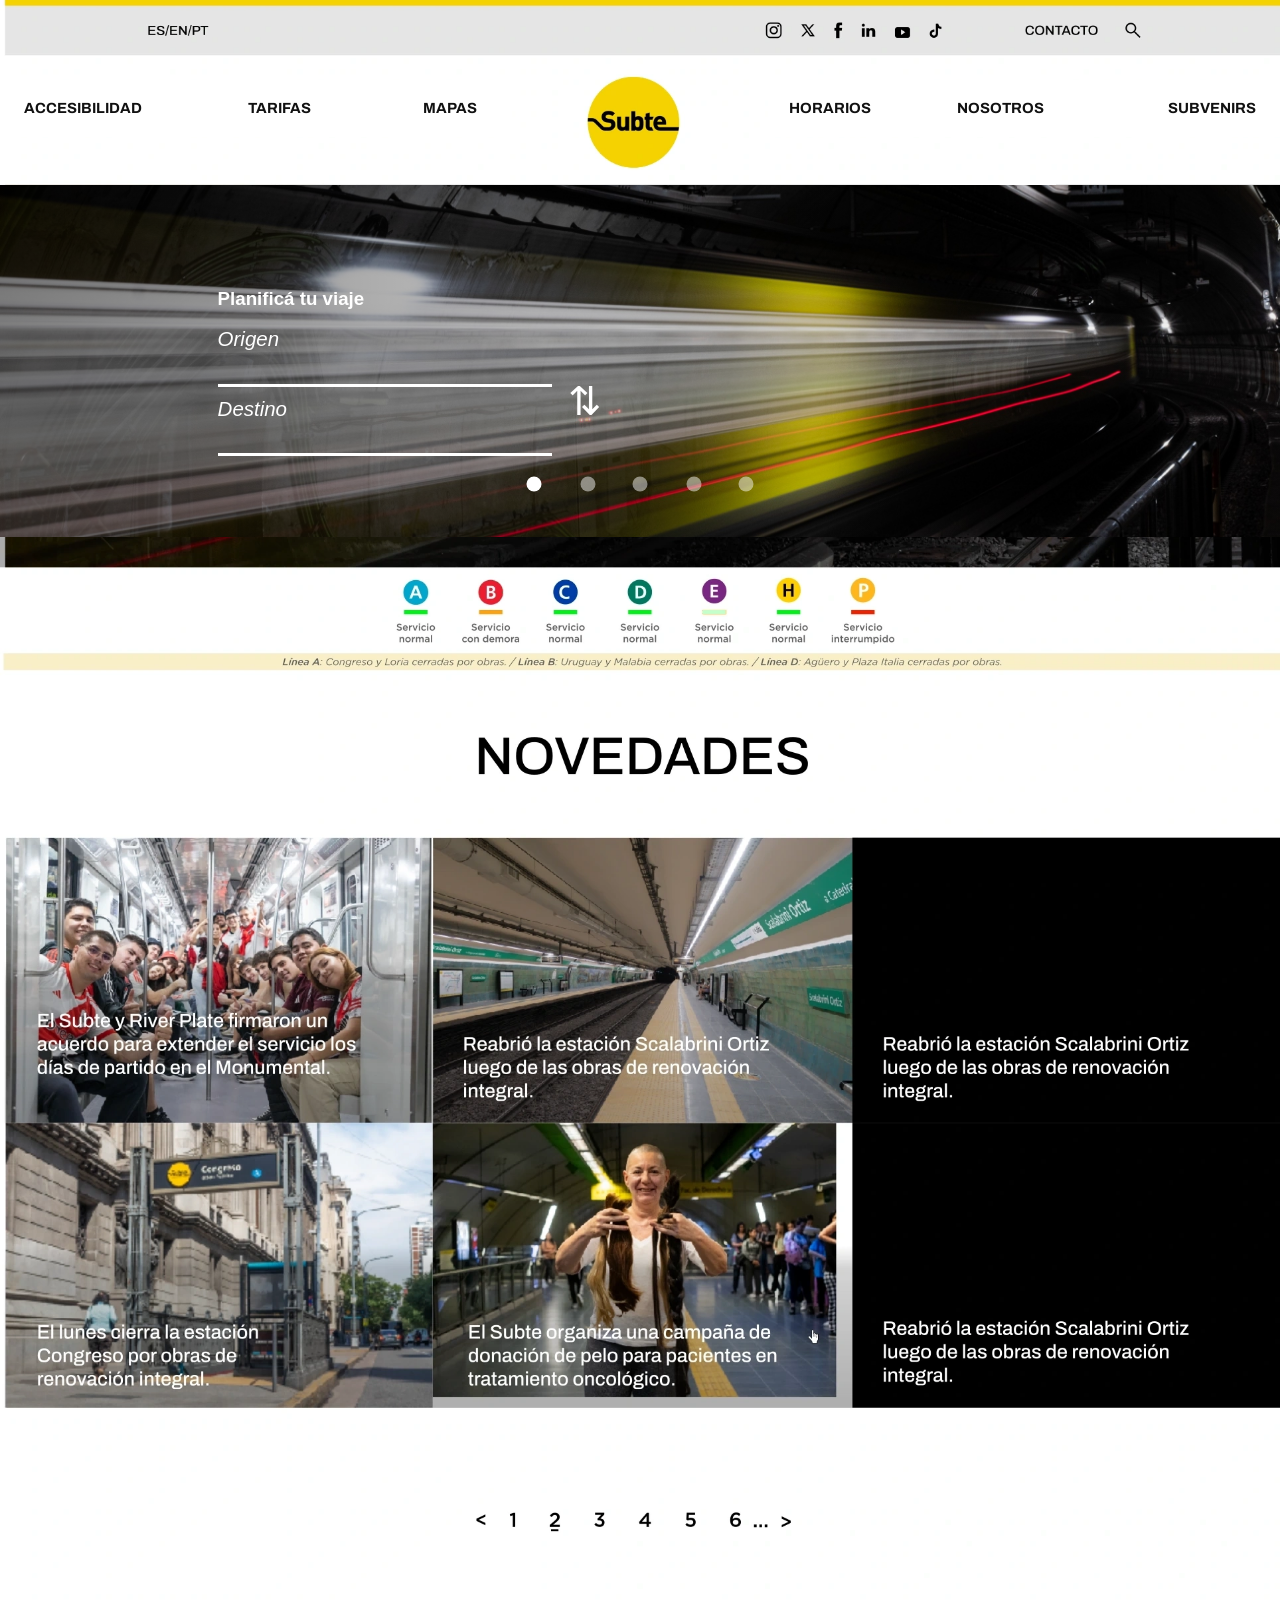
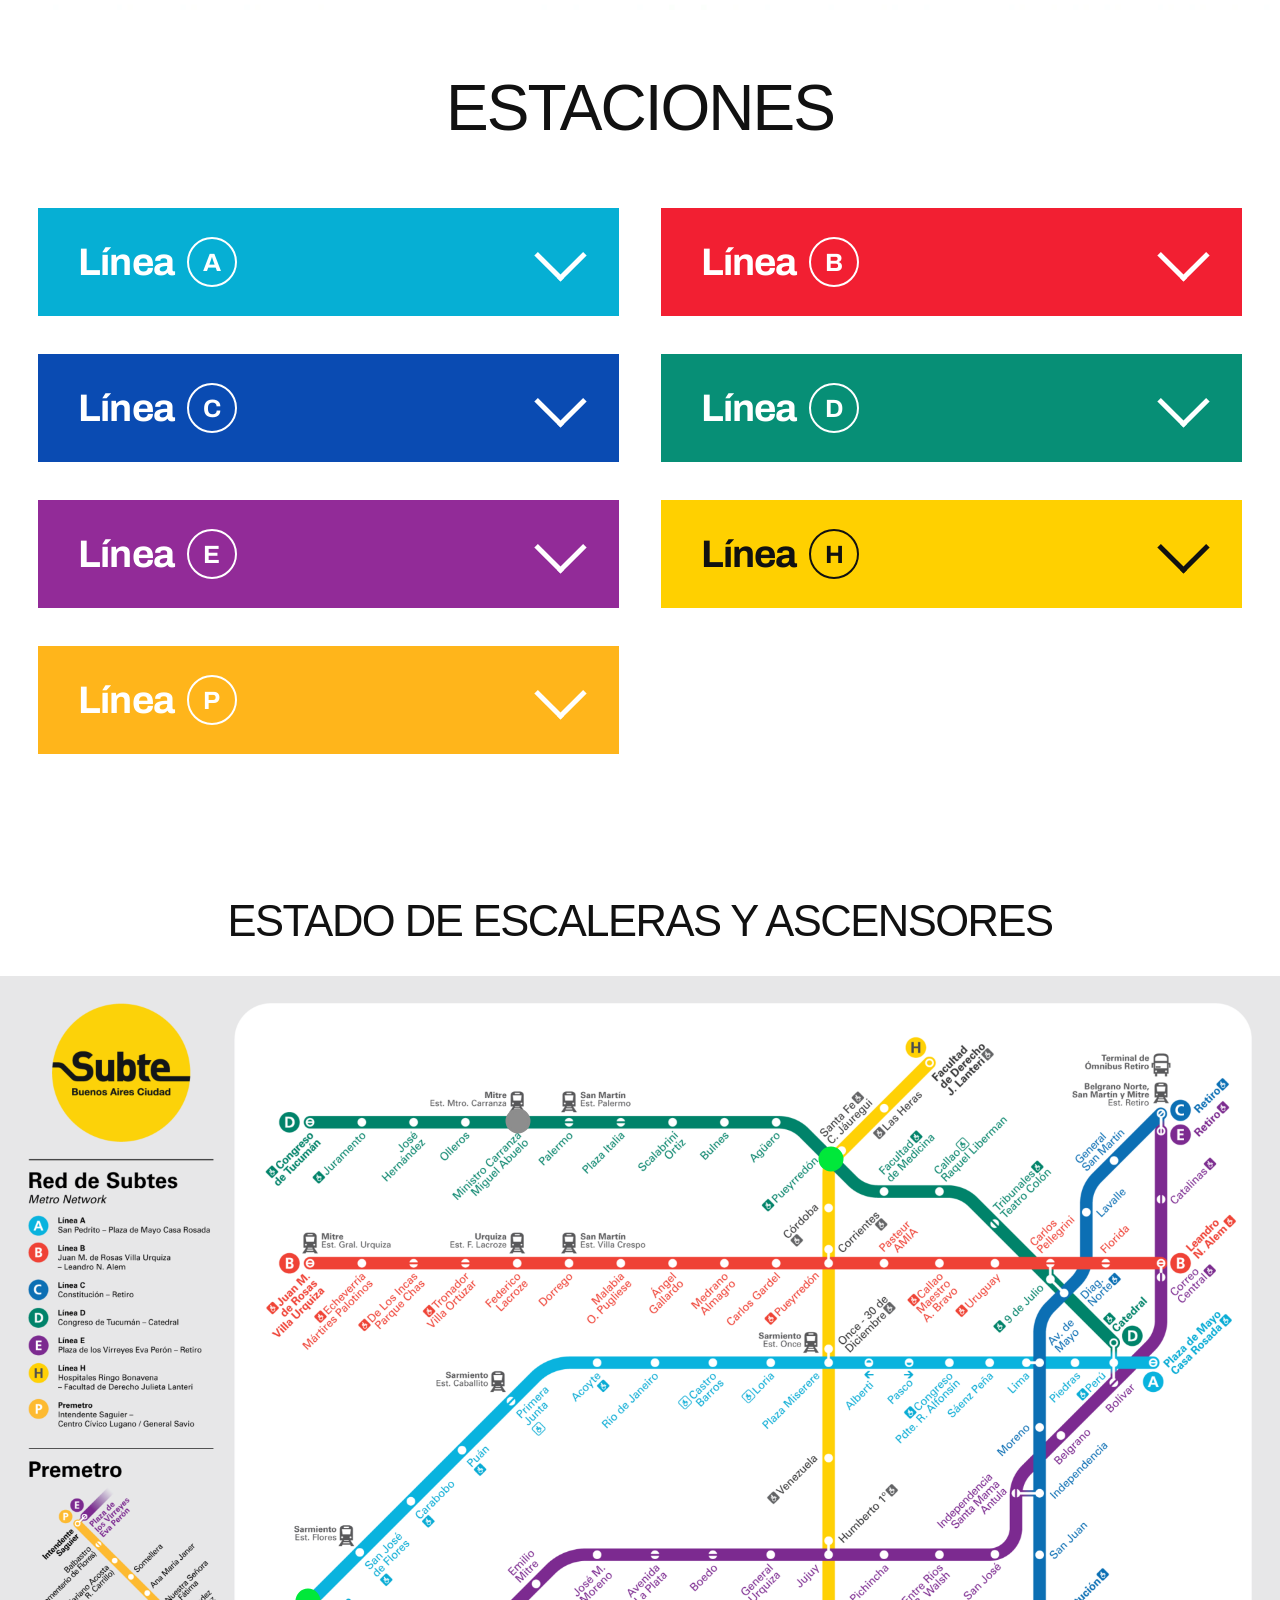
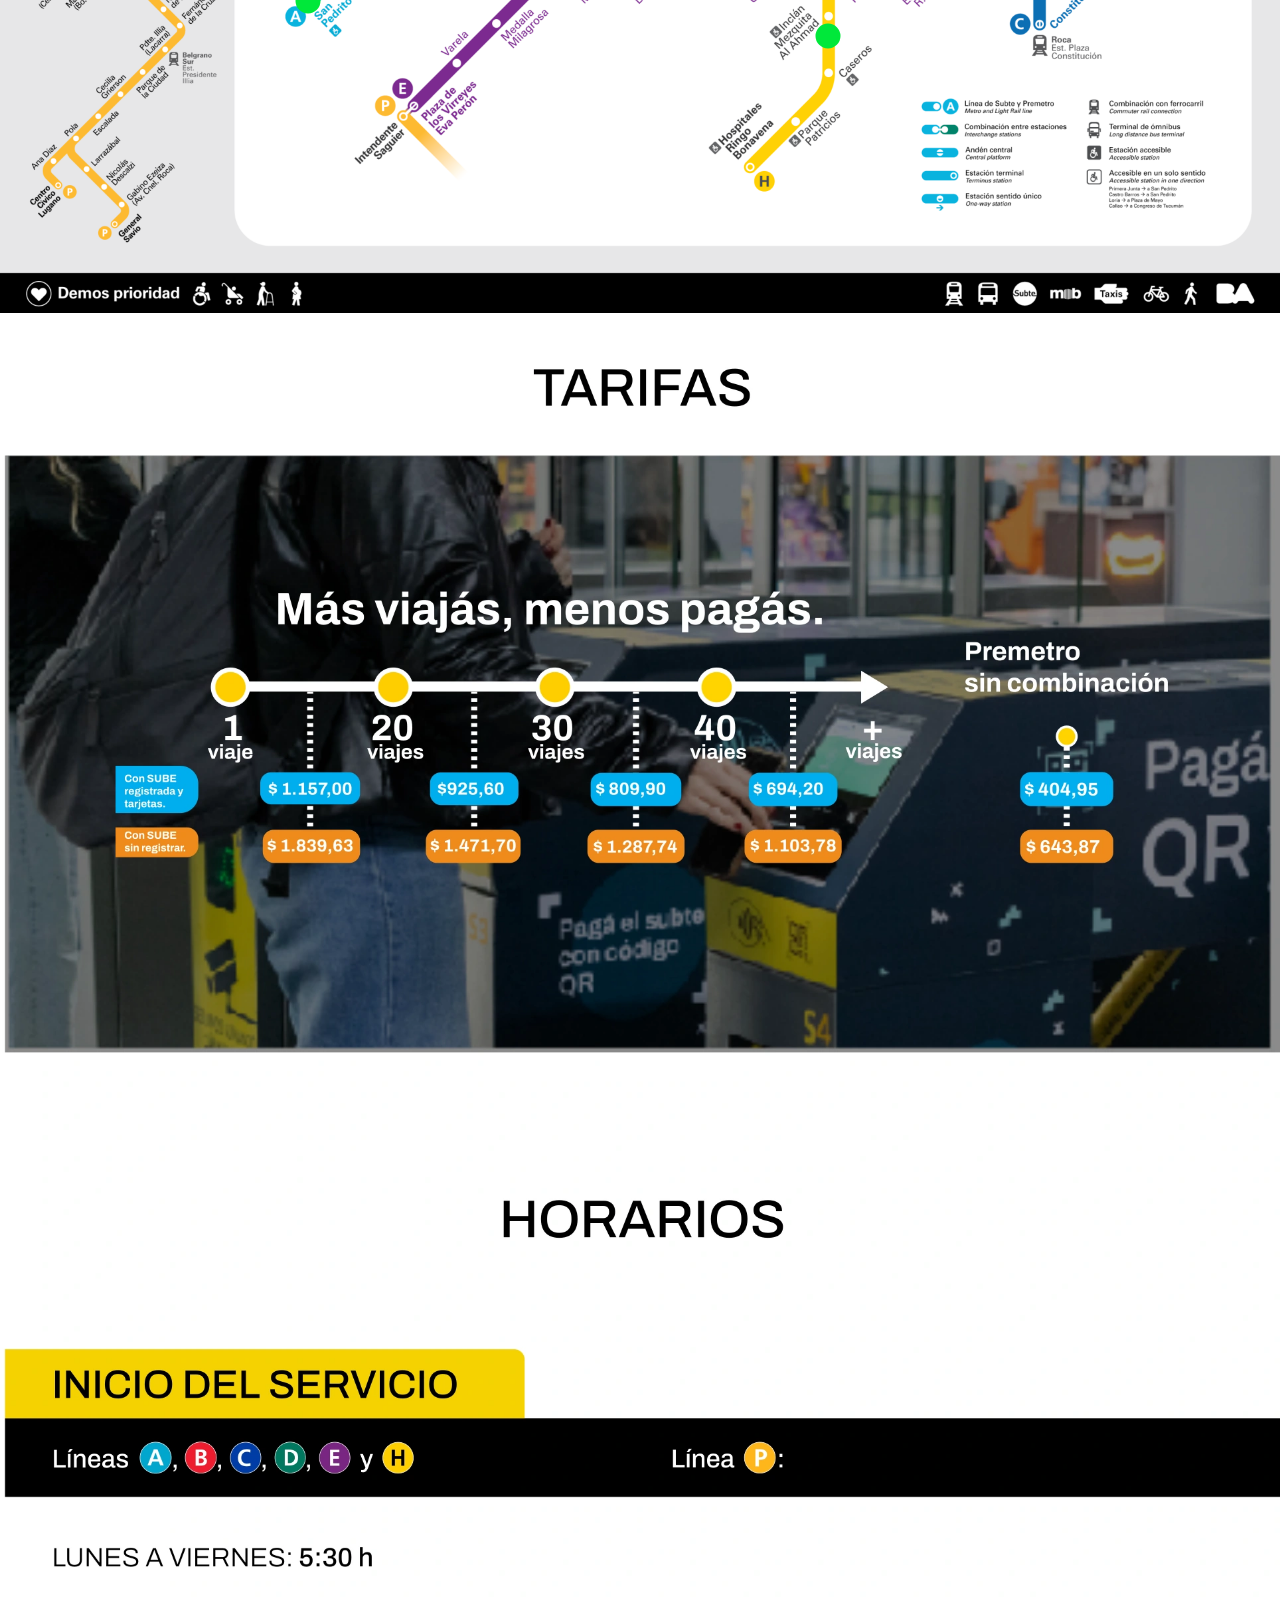
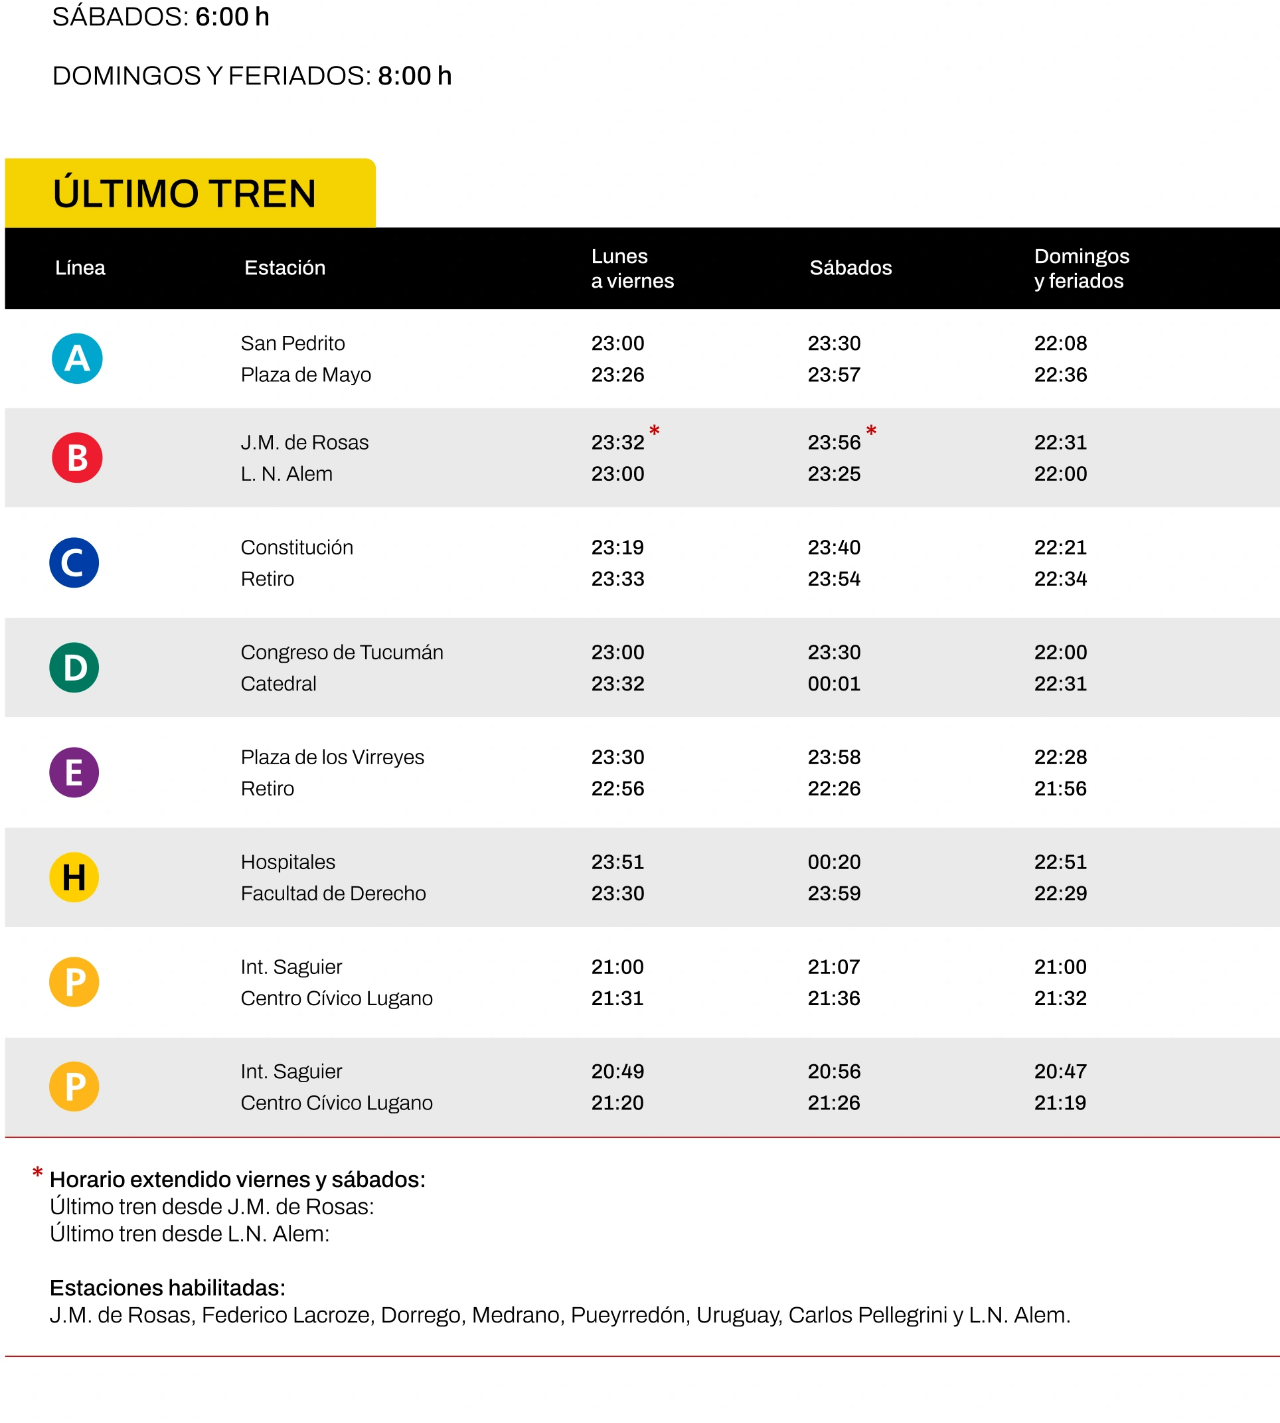
==== index.html @ aece60eb "Add files via upload" ====
<!DOCTYPE html>

<html lang="es"><head>
<meta charset="utf-8"/>
<meta content="no-cache, no-store, must-revalidate" http-equiv="Cache-Control"/>
<meta content="no-cache" http-equiv="Pragma"/>
<meta content="0" http-equiv="Expires"/><meta content="width=device-width,initial-scale=1" name="viewport"/>
<title>Subte — propuesta interactiva</title>
<link href="https://fonts.googleapis.com" rel="preconnect"/>
<link crossorigin="" href="https://fonts.gstatic.com" rel="preconnect"/>
<link href="https://fonts.googleapis.com/css2?family=Archivo:wght@500;600;700&amp;display=swap" rel="stylesheet"/>
<link href="styles_v29.css?v=64" rel="stylesheet"/></head><body>
<div class="exact-header" id="top">
<div aria-hidden="true" class="nosotros-cleanup"></div>
<img alt="Encabezado del sitio" src="header_v29.webp?v=47"/>
<!-- Real navigation row: the words themselves are the links -->
<div class="nav-row-mask"></div>
<nav aria-label="Navegación principal" class="real-nav">
<a data-scroll="mapas" href="#mapas">ACCESIBILIDAD</a>
<a data-scroll="tarifas" href="#tarifas">TARIFAS</a>
<a data-scroll="mapas" href="#mapas">MAPAS</a>
<span aria-hidden="true" class="nav-logo-space"></span>
<a data-scroll="horarios" href="#horarios">HORARIOS</a>
<a href="#nosotros">NOSOTROS</a>
<a href="subvenirs.html">SUBVENIRS</a>
</nav>
<!-- Social links remain over their original icons -->
<div class="social-hotspots">
<a aria-label="Instagram oficial de BA Subte" class="social-hit instagram" href="https://www.instagram.com/basubte/" rel="noopener noreferrer" target="_blank"></a>
<a aria-label="X oficial de BA Subte" class="social-hit x-twitter" href="https://x.com/basubte" rel="noopener noreferrer" target="_blank"></a>
<a aria-label="Facebook oficial de BA Subte" class="social-hit facebook" href="https://www.facebook.com/BAsubte/" rel="noopener noreferrer" target="_blank"></a>
<a aria-label="LinkedIn oficial de Subterráneos de Buenos Aires" class="social-hit linkedin" href="https://www.linkedin.com/company/subteba/" rel="noopener noreferrer" target="_blank"></a>
</div>
<div class="mobile-header"><a aria-label="Inicio" class="mobile-logo-link" href="#top"><img alt="Subte" class="mobile-subte-logo" src="mobile_subte_logo.png"/></a><button aria-expanded="false" aria-label="Abrir menú" class="mobile-menu-toggle" type="button"><span></span><span></span><span></span></button></div></div>
<section class="hero-carousel" id="heroCarousel">
<div class="slides">
<article class="slide active planner-slide" data-slide="0">
<div class="shade"></div>
<div class="hero-content">
<h1>Planificá tu viaje</h1>
<div class="planner">
<div class="pick">
<label for="origin">Origen</label>
<input autocomplete="off" id="origin" placeholder="Escribí una estación"/>
<div class="suggest"></div>
</div>
<button aria-label="Intercambiar origen y destino" class="swap" id="swap" type="button">⇅</button>
<div class="pick">
<label for="dest">Destino</label>
<input autocomplete="off" id="dest" placeholder="Escribí una estación"/>
<div class="suggest"></div>
</div>
</div>
</div>
</article>
<article class="slide artwork-slide slide-desasbestizado" data-mobile-bg="assets/desasbestizado_mobile_bg.webp" data-slide="1">
<img alt="Plan de Desasbestizado" data-desktop-src="assets/desasbestizado.png" data-mobile-src="assets/desasbestizado_mobile.webp" src="assets/desasbestizado.png"/>
<div class="mobile-slide-copy"><h2>Plan de Desasbestizado</h2><p>Conocé el plan de trabajo y las medidas implementadas en la red.</p></div></article>
<article class="slide artwork-slide slide-linea-f" data-mobile-bg="assets/linea_f_mobile_bg.webp" data-slide="2">
<img alt="Nueva Línea F" data-desktop-src="assets/linea_f.png" data-mobile-src="assets/linea_f_mobile.webp" src="assets/linea_f.png"/>
<div class="mobile-slide-copy"><h2>Nueva Línea F</h2><p>Conocé el proyecto para la nueva línea de subte.</p></div></article>
<article class="slide artwork-slide slide-bicicletas" data-mobile-bg="assets/bicicletas_mobile_bg.webp" data-slide="3">
<img alt="Traslado de bicicletas en el subte" data-desktop-src="assets/bicicletas.png" data-mobile-src="assets/bicicletas_mobile.webp" src="assets/bicicletas.png"/>
<div class="mobile-slide-copy"><h2>Traslado de bicicletas en el subte</h2><p>Conocé las normas para subir al subte con bici.</p></div></article>
<article class="slide artwork-slide slide-renovacion" data-mobile-bg="assets/renovacion_mobile_bg.webp" data-slide="4">
<img alt="Plan de Renovación Integral de Estaciones" data-desktop-src="assets/renovacion.png" data-mobile-src="assets/renovacion_mobile.webp" src="assets/renovacion.png"/>
<div class="mobile-slide-copy"><h2>Plan de Renovación Integral de Estaciones</h2><p>Obras para mejorar la infraestructura y la experiencia de viaje.</p></div></article>
</div>
<div aria-label="Cambiar slide" class="carousel-dots">
<button aria-label="Planificá tu viaje" class="active" data-go="0" type="button"></button>
<button aria-label="Plan de Desasbestizado" data-go="1" type="button"></button>
<button aria-label="Nueva Línea F" data-go="2" type="button"></button>
<button aria-label="Traslado de bicicletas" data-go="3" type="button"></button>
<button aria-label="Plan de Renovación Integral" data-go="4" type="button"></button>
</div>
</section>
<section aria-label="Estado del servicio" class="mobile-service-menu">
<button aria-expanded="true" class="mobile-service-toggle" type="button">
<span>ESTADO DEL SERVICIO</span>
<span aria-hidden="true" class="service-chevron"></span>
</button>
<div class="mobile-service-panel is-open">
<div class="mobile-service-row">
<span class="mobile-line-badge line-a">A</span>
<span class="mobile-line-name">Línea A</span>
<span class="mobile-status-pill status-normal">Normal</span>
</div>
<div class="mobile-service-row">
<span class="mobile-line-badge line-b">B</span>
<span class="mobile-line-name">Línea B</span>
<span class="mobile-status-pill status-delay">Con demora</span>
<span class="mobile-service-reason">Por problemas técnicos.</span>
</div>
<div class="mobile-service-row">
<span class="mobile-line-badge line-c">C</span>
<span class="mobile-line-name">Línea C</span>
<span class="mobile-status-pill status-normal">Normal</span>
</div>
<div class="mobile-service-row">
<span class="mobile-line-badge line-d">D</span>
<span class="mobile-line-name">Línea D</span>
<span class="mobile-status-pill status-normal">Normal</span>
</div>
<div class="mobile-service-row">
<span class="mobile-line-badge line-e">E</span>
<span class="mobile-line-name">Línea E</span>
<span class="mobile-status-pill status-normal">Normal</span>
</div>
<div class="mobile-service-row">
<span class="mobile-line-badge line-h">H</span>
<span class="mobile-line-name">Línea H</span>
<span class="mobile-status-pill status-normal">Normal</span>
</div>
<div class="mobile-service-row">
<span class="mobile-line-badge line-p">P</span>
<span class="mobile-line-name">Premetro</span>
<span class="mobile-status-pill status-interrupted">Interrumpido</span>
<span class="mobile-service-reason">Por medida de fuerza gremial.</span>
</div>
<div class="mobile-service-alert">
      Línea A: Congreso y Loria cerradas por obras. / Línea B: Uruguay y Malabia cerradas por obras. / Línea D: Agüero y Plaza Italia cerradas por obras.
    </div>
</div>
</section>
<img alt="Novedades" class="mid-mobile-content" src="mid_mobile_content.webp"/>
<div class="service-reason-wrap"><img alt="Estado del servicio y novedades" class="svgpart service-reason-base" src="mid_v29.webp?v=51"/><button aria-label="Línea B: Por problemas técnicos." class="service-reason-hit service-reason-hit--delay" data-line="B" style="--x:38.25%;--y:5.55%;" type="button"><span class="service-reason-tooltip"><strong>Línea B</strong><span>Por problemas técnicos.</span></span></button><button aria-label="Línea P: Por medida de fuerza gremial." class="service-reason-hit service-reason-hit--interrupted" data-line="P" style="--x:67.35%;--y:5.55%;" type="button"><span class="service-reason-tooltip"><strong>Línea P</strong><span>Por medida de fuerza gremial.</span></span></button></div>
<section class="stations">
<h2>ESTACIONES</h2>
<div class="grid">
<div class="line-column"><article class="line-card" data-line="A" style="--line:#06afd4">
<button aria-expanded="false" class="line-tab" type="button">
<span class="line-title">Línea <span class="badge head-badge" data-line="A" style="--c:#06afd4">A</span></span>
<span class="chev"></span>
</button>
<div class="panel"><div class="rail"></div><ul><li><span aria-hidden="true" class="station-node"></span><span>Plaza de Mayo - Casa Rosada</span><span class="combos"></span></li><li><span aria-hidden="true" class="station-node"></span><span>Perú</span><span class="combos"><span class="badge combo" data-line="D" style="--c:#078f76">D</span><span class="badge combo" data-line="E" style="--c:#922b98">E</span></span></li><li><span aria-hidden="true" class="station-node"></span><span>Piedras</span><span class="combos"></span></li><li><span aria-hidden="true" class="station-node"></span><span>Lima</span><span class="combos"><span class="badge combo" data-line="C" style="--c:#0a4bb2">C</span></span></li><li><span aria-hidden="true" class="station-node"></span><span>Sáenz Peña</span><span class="combos"></span></li><li><span aria-hidden="true" class="station-node"></span><span>Congreso - Raúl Alfonsín</span><span class="combos"></span></li><li><span aria-hidden="true" class="station-node"></span><span>Pasco</span><span class="combos"></span></li><li><span aria-hidden="true" class="station-node"></span><span>Alberti</span><span class="combos"></span></li><li><span aria-hidden="true" class="station-node"></span><span>Plaza Miserere</span><span class="combos"><span class="badge combo" data-line="H" style="--c:#ffd000">H</span></span></li><li><span aria-hidden="true" class="station-node"></span><span>Loria</span><span class="combos"></span></li><li><span aria-hidden="true" class="station-node"></span><span>Castro Barros</span><span class="combos"></span></li><li><span aria-hidden="true" class="station-node"></span><span>Río de Janeiro</span><span class="combos"></span></li><li><span aria-hidden="true" class="station-node"></span><span>Acoyte</span><span class="combos"></span></li><li><span aria-hidden="true" class="station-node"></span><span>Primera Junta</span><span class="combos"></span></li><li><span aria-hidden="true" class="station-node"></span><span>Puan</span><span class="combos"></span></li><li><span aria-hidden="true" class="station-node"></span><span>Carabobo</span><span class="combos"></span></li><li><span aria-hidden="true" class="station-node"></span><span>San José de Flores</span><span class="combos"></span></li><li><span aria-hidden="true" class="station-node"></span><span>San Pedrito</span><span class="combos"></span></li></ul></div>
</article>
<article class="line-card" data-line="C" style="--line:#0a4bb2">
<button aria-expanded="false" class="line-tab" type="button">
<span class="line-title">Línea <span class="badge head-badge" data-line="C" style="--c:#0a4bb2">C</span></span>
<span class="chev"></span>
</button>
<div class="panel"><div class="rail"></div><ul><li><span aria-hidden="true" class="station-node"></span><span>Retiro</span><span class="combos"><span class="badge combo" data-line="E" style="--c:#922b98">E</span></span></li><li><span aria-hidden="true" class="station-node"></span><span>General San Martín</span><span class="combos"></span></li><li><span aria-hidden="true" class="station-node"></span><span>Lavalle</span><span class="combos"></span></li><li><span aria-hidden="true" class="station-node"></span><span>Diagonal Norte</span><span class="combos"><span class="badge combo" data-line="B" style="--c:#f21f32">B</span><span class="badge combo" data-line="D" style="--c:#078f76">D</span></span></li><li><span aria-hidden="true" class="station-node"></span><span>Avenida de Mayo</span><span class="combos"><span class="badge combo" data-line="A" style="--c:#06afd4">A</span></span></li><li><span aria-hidden="true" class="station-node"></span><span>Moreno</span><span class="combos"></span></li><li><span aria-hidden="true" class="station-node"></span><span>Independencia</span><span class="combos"><span class="badge combo" data-line="E" style="--c:#922b98">E</span></span></li><li><span aria-hidden="true" class="station-node"></span><span>San Juan</span><span class="combos"></span></li><li><span aria-hidden="true" class="station-node"></span><span>Constitución</span><span class="combos"></span></li></ul></div>
</article>
<article class="line-card" data-line="E" style="--line:#922b98">
<button aria-expanded="false" class="line-tab" type="button">
<span class="line-title">Línea <span class="badge head-badge" data-line="E" style="--c:#922b98">E</span></span>
<span class="chev"></span>
</button>
<div class="panel"><div class="rail"></div><ul><li><span aria-hidden="true" class="station-node"></span><span>Retiro</span><span class="combos"><span class="badge combo" data-line="C" style="--c:#0a4bb2">C</span></span></li><li><span aria-hidden="true" class="station-node"></span><span>Catalinas</span><span class="combos"></span></li><li><span aria-hidden="true" class="station-node"></span><span>Correo Central</span><span class="combos"><span class="badge combo" data-line="B" style="--c:#f21f32">B</span></span></li><li><span aria-hidden="true" class="station-node"></span><span>Bolívar</span><span class="combos"><span class="badge combo" data-line="A" style="--c:#06afd4">A</span><span class="badge combo" data-line="D" style="--c:#078f76">D</span></span></li><li><span aria-hidden="true" class="station-node"></span><span>Belgrano</span><span class="combos"></span></li><li><span aria-hidden="true" class="station-node"></span><span>Independencia</span><span class="combos"><span class="badge combo" data-line="C" style="--c:#0a4bb2">C</span></span></li><li><span aria-hidden="true" class="station-node"></span><span>San José</span><span class="combos"></span></li><li class="station-closed"><span aria-hidden="true" class="station-node"></span><span class="station-label">Entre Ríos - Rodolfo Walsh</span><span aria-label="Estación cerrada por obras de renovación" class="closure-warning" role="img" tabindex="0"><span class="warning-mark">!</span><span class="closure-tooltip">Estación cerrada por obras de renovación.</span></span><span class="combos"></span></li><li><span aria-hidden="true" class="station-node"></span><span>Pichincha</span><span class="combos"></span></li><li><span aria-hidden="true" class="station-node"></span><span>Jujuy</span><span class="combos"><span class="badge combo" data-line="H" style="--c:#ffd000">H</span></span></li><li class="station-closed"><span aria-hidden="true" class="station-node"></span><span class="station-label">General Urquiza</span><span aria-label="Estación cerrada por obras de renovación" class="closure-warning" role="img" tabindex="0"><span class="warning-mark">!</span><span class="closure-tooltip">Estación cerrada por obras de renovación.</span></span><span class="combos"></span></li><li><span aria-hidden="true" class="station-node"></span><span>Boedo</span><span class="combos"></span></li><li><span aria-hidden="true" class="station-node"></span><span>Avenida La Plata</span><span class="combos"></span></li><li><span aria-hidden="true" class="station-node"></span><span>José María Moreno</span><span class="combos"></span></li><li><span aria-hidden="true" class="station-node"></span><span>Emilio Mitre</span><span class="combos"></span></li><li><span aria-hidden="true" class="station-node"></span><span>Medalla Milagrosa</span><span class="combos"></span></li><li><span aria-hidden="true" class="station-node"></span><span>Varela</span><span class="combos"></span></li><li><span aria-hidden="true" class="station-node"></span><span>Plaza de los Virreyes - Eva Perón</span><span class="combos"><span class="badge combo" data-line="P" style="--c:#ffb51b">P</span></span></li></ul></div>
</article>
<article class="line-card" data-line="P" style="--line:#ffb51b">
<button aria-expanded="false" class="line-tab" type="button">
<span class="line-title">Línea <span class="badge head-badge" data-line="P" style="--c:#ffb51b">P</span></span>
<span class="chev"></span>
</button>
<div class="panel"><div class="rail"></div><ul><li><span aria-hidden="true" class="station-node"></span><span>Int. Saguier</span><span class="combos"><span class="badge combo" data-line="E" style="--c:#922b98">E</span></span></li><li><span aria-hidden="true" class="station-node"></span><span>Balbastro</span><span class="combos"></span></li><li><span aria-hidden="true" class="station-node"></span><span>Mariano Acosta</span><span class="combos"></span></li><li><span aria-hidden="true" class="station-node"></span><span>Somellera</span><span class="combos"></span></li><li><span aria-hidden="true" class="station-node"></span><span>Ana María Janer</span><span class="combos"></span></li><li><span aria-hidden="true" class="station-node"></span><span>Nuestra Señora de Fátima</span><span class="combos"></span></li><li><span aria-hidden="true" class="station-node"></span><span>Fernández de la Cruz</span><span class="combos"></span></li><li><span aria-hidden="true" class="station-node"></span><span>Presidente Illia</span><span class="combos"></span></li><li><span aria-hidden="true" class="station-node"></span><span>Parque de la Ciudad</span><span class="combos"></span></li><li><span aria-hidden="true" class="station-node"></span><span>Cecilia Grierson</span><span class="combos"></span></li><li><span aria-hidden="true" class="station-node"></span><span>Escalada</span><span class="combos"></span></li><li><span aria-hidden="true" class="station-node"></span><span>Pola</span><span class="combos"></span></li><li><span aria-hidden="true" class="station-node"></span><span>Larrazábal</span><span class="combos"></span></li><li><span aria-hidden="true" class="station-node"></span><span>Nicolás Descalzi</span><span class="combos"></span></li><li><span aria-hidden="true" class="station-node"></span><span>Gabino Ezeiza</span><span class="combos"></span></li><li><span aria-hidden="true" class="station-node"></span><span>Ana Díaz</span><span class="combos"></span></li><li><span aria-hidden="true" class="station-node"></span><span>Centro Cívico Lugano</span><span class="combos"></span></li><li><span aria-hidden="true" class="station-node"></span><span>General Savio</span><span class="combos"></span></li></ul></div>
</article></div>
<div class="line-column"><article class="line-card" data-line="B" style="--line:#f21f32">
<button aria-expanded="false" class="line-tab" type="button">
<span class="line-title">Línea <span class="badge head-badge" data-line="B" style="--c:#f21f32">B</span></span>
<span class="chev"></span>
</button>
<div class="panel"><div class="rail"></div><ul><li><span aria-hidden="true" class="station-node"></span><span>Leandro N. Alem</span><span class="combos"><span class="badge combo" data-line="E" style="--c:#922b98">E</span></span></li><li><span aria-hidden="true" class="station-node"></span><span>Florida</span><span class="combos"></span></li><li><span aria-hidden="true" class="station-node"></span><span>Carlos Pellegrini</span><span class="combos"><span class="badge combo" data-line="C" style="--c:#0a4bb2">C</span><span class="badge combo" data-line="D" style="--c:#078f76">D</span></span></li><li><span aria-hidden="true" class="station-node"></span><span>Uruguay</span><span class="combos"></span></li><li><span aria-hidden="true" class="station-node"></span><span>Callao - Maestro Alfredo Bravo</span><span class="combos"></span></li><li><span aria-hidden="true" class="station-node"></span><span>Pasteur - AMIA</span><span class="combos"></span></li><li><span aria-hidden="true" class="station-node"></span><span>Pueyrredón</span><span class="combos"><span class="badge combo" data-line="H" style="--c:#ffd000">H</span></span></li><li><span aria-hidden="true" class="station-node"></span><span>Carlos Gardel</span><span class="combos"></span></li><li class="station-closed"><span aria-hidden="true" class="station-node"></span><span class="station-label">Medrano - Almagro</span><span aria-label="Estación cerrada por obras de renovación" class="closure-warning" role="img" tabindex="0"><span class="warning-mark">!</span><span class="closure-tooltip">Estación cerrada por obras de renovación.</span></span><span class="combos"></span></li><li><span aria-hidden="true" class="station-node"></span><span>Ángel Gallardo</span><span class="combos"></span></li><li><span aria-hidden="true" class="station-node"></span><span>Malabia - Osvaldo Pugliese</span><span class="combos"></span></li><li><span aria-hidden="true" class="station-node"></span><span>Dorrego</span><span class="combos"></span></li><li><span aria-hidden="true" class="station-node"></span><span>Federico Lacroze</span><span class="combos"></span></li><li><span aria-hidden="true" class="station-node"></span><span>Tronador - Villa Ortúzar</span><span class="combos"></span></li><li><span aria-hidden="true" class="station-node"></span><span>De los Incas - Parque Chas</span><span class="combos"></span></li><li><span aria-hidden="true" class="station-node"></span><span>Echeverría</span><span class="combos"></span></li><li><span aria-hidden="true" class="station-node"></span><span>Juan Manuel de Rosas - Villa Urquiza</span><span class="combos"></span></li></ul></div>
</article>
<article class="line-card" data-line="D" style="--line:#078f76">
<button aria-expanded="false" class="line-tab" type="button">
<span class="line-title">Línea <span class="badge head-badge" data-line="D" style="--c:#078f76">D</span></span>
<span class="chev"></span>
</button>
<div class="panel"><div class="rail"></div><ul><li><span aria-hidden="true" class="station-node"></span><span>Catedral</span><span class="combos"><span class="badge combo" data-line="A" style="--c:#06afd4">A</span><span class="badge combo" data-line="E" style="--c:#922b98">E</span></span></li><li><span aria-hidden="true" class="station-node"></span><span>9 de Julio</span><span class="combos"><span class="badge combo" data-line="B" style="--c:#f21f32">B</span><span class="badge combo" data-line="C" style="--c:#0a4bb2">C</span></span></li><li class="station-closed"><span aria-hidden="true" class="station-node"></span><span class="station-label">Tribunales - Teatro Colón</span><span aria-label="Estación cerrada por obras de renovación" class="closure-warning" role="img" tabindex="0"><span class="warning-mark">!</span><span class="closure-tooltip">Estación cerrada por obras de renovación.</span></span><span class="combos"></span></li><li><span aria-hidden="true" class="station-node"></span><span>Callao</span><span class="combos"></span></li><li><span aria-hidden="true" class="station-node"></span><span>Facultad de Medicina</span><span class="combos"></span></li><li><span aria-hidden="true" class="station-node"></span><span>Pueyrredón</span><span class="combos"><span class="badge combo" data-line="H" style="--c:#ffd000">H</span></span></li><li><span aria-hidden="true" class="station-node"></span><span>Agüero</span><span class="combos"></span></li><li><span aria-hidden="true" class="station-node"></span><span>Bulnes</span><span class="combos"></span></li><li><span aria-hidden="true" class="station-node"></span><span>Scalabrini Ortiz</span><span class="combos"></span></li><li><span aria-hidden="true" class="station-node"></span><span>Plaza Italia</span><span class="combos"></span></li><li><span aria-hidden="true" class="station-node"></span><span>Palermo</span><span class="combos"></span></li><li><span aria-hidden="true" class="station-node"></span><span>Ministro Carranza</span><span class="combos"></span></li><li><span aria-hidden="true" class="station-node"></span><span>Olleros</span><span class="combos"></span></li><li><span aria-hidden="true" class="station-node"></span><span>José Hernández</span><span class="combos"></span></li><li><span aria-hidden="true" class="station-node"></span><span>Juramento</span><span class="combos"></span></li><li><span aria-hidden="true" class="station-node"></span><span>Congreso de Tucumán</span><span class="combos"></span></li></ul></div>
</article>
<article class="line-card" data-line="H" style="--line:#ffd000">
<button aria-expanded="false" class="line-tab" type="button">
<span class="line-title">Línea <span class="badge head-badge" data-line="H" style="--c:#ffd000">H</span></span>
<span class="chev"></span>
</button>
<div class="panel"><div class="rail"></div><ul><li><span aria-hidden="true" class="station-node"></span><span>Facultad de Derecho - Julieta Lanteri</span><span class="combos"></span></li><li><span aria-hidden="true" class="station-node"></span><span>Las Heras</span><span class="combos"></span></li><li><span aria-hidden="true" class="station-node"></span><span>Santa Fe - Carlos Jáuregui</span><span class="combos"><span class="badge combo" data-line="D" style="--c:#078f76">D</span></span></li><li><span aria-hidden="true" class="station-node"></span><span>Córdoba</span><span class="combos"></span></li><li><span aria-hidden="true" class="station-node"></span><span>Corrientes</span><span class="combos"><span class="badge combo" data-line="B" style="--c:#f21f32">B</span></span></li><li><span aria-hidden="true" class="station-node"></span><span>Once - 30 de Diciembre</span><span class="combos"><span class="badge combo" data-line="A" style="--c:#06afd4">A</span></span></li><li><span aria-hidden="true" class="station-node"></span><span>Venezuela</span><span class="combos"></span></li><li><span aria-hidden="true" class="station-node"></span><span>Humberto 1°</span><span class="combos"><span class="badge combo" data-line="E" style="--c:#922b98">E</span></span></li><li><span aria-hidden="true" class="station-node"></span><span>Inclán - Mezquita Al Ahmad</span><span class="combos"></span></li><li><span aria-hidden="true" class="station-node"></span><span>Caseros</span><span class="combos"></span></li><li><span aria-hidden="true" class="station-node"></span><span>Parque Patricios</span><span class="combos"></span></li><li><span aria-hidden="true" class="station-node"></span><span>Hospitales</span><span class="combos"></span></li></ul></div>
</article></div>
</div>
</section>
<section class="map-section" id="mapas">
<h2>ESTADO DE ESCALERAS Y ASCENSORES</h2>
<div class="map-wrap"><div class="map-elevation-wrap"><img alt="Mapa completo de la red de Subte y Premetro" class="map-elevation-base" src="assets/mapa.png"/><button aria-label="Inclán, Línea H: Todos los medios de elevación se encuentran funcionando." class="elevation-marker elevation-marker--ok" data-station="Inclán" style="--x:64.65%;--y:70.48%;" type="button"><span class="elevation-dot"></span><span class="elevation-tooltip"><strong>Inclán:</strong><span>Todos los medios de elevación se encuentran funcionando.</span></span></button><button aria-label="Pueyrredón, Línea D: Todos los medios de elevación se encuentran funcionando." class="elevation-marker elevation-marker--ok" data-station="Pueyrredón" style="--x:64.95%;--y:19.56%;" type="button"><span class="elevation-dot"></span><span class="elevation-tooltip"><strong>Pueyrredón:</strong><span>Todos los medios de elevación se encuentran funcionando.</span></span></button><button aria-label="San Pedrito, Línea A: Todos los medios de elevación se encuentran funcionando." class="elevation-marker elevation-marker--ok" data-station="San Pedrito" style="--x:24.06%;--y:66.71%;" type="button"><span class="elevation-dot"></span><span class="elevation-tooltip"><strong>San Pedrito:</strong><span>Todos los medios de elevación se encuentran funcionando.</span></span></button><button aria-label="Palermo, Línea D: La escalera N°2 no funciona." class="elevation-marker elevation-marker--off" data-station="Palermo" style="--x:40.47%;--y:15.5%;" type="button"><span class="elevation-dot"></span><span class="elevation-tooltip"><strong>Palermo:</strong><span>La escalera N°2 no funciona.</span></span></button></div></div>
</section>
<span class="section-anchor" id="tarifas"></span>
<span class="section-anchor" id="nosotros"></span>
<div class="lower-wrap">
<span class="lower-anchor lower-horarios" id="horarios"></span>
<img alt="Tarifas y horarios" class="svgpart" src="lower_v29.webp?v=30"/>

<div class="mobile-lower">
<img alt="Tarifas" class="mobile-tarifas" src="tarifas_mobile.webp"/>
<section aria-label="Horarios" class="mobile-schedule">
<h2>HORARIOS</h2>
<div class="mobile-start-service">
<div class="mobile-yellow-title">INICIO DEL SERVICIO</div>
<div class="mobile-start-grid">
<div>
<strong>Líneas A, B, C, D, E y H</strong>
<span>Lunes a viernes: <b>5:30 h</b></span>
<span>Sábados: <b>6:00 h</b></span>
<span>Domingos y feriados: <b>8:00 h</b></span>
</div>
<div>
<strong>Premetro P</strong>
<span>Consultá el horario por estación.</span>
</div>
</div>
</div>
<div class="mobile-yellow-title mobile-last-title">ÚLTIMO TREN</div>
<div class="mobile-schedule-accordion">
<section class="schedule-line">
<button aria-expanded="false" class="schedule-line-toggle" type="button">
<span class="mobile-line-badge line-a">A</span>
<span class="schedule-line-name">Línea A</span>
<span class="schedule-chevron"></span>
</button>
<div class="schedule-line-panel">
<div class="schedule-terminal"><strong>San Pedrito</strong><span>Lun–Vie <b>23:00</b></span><span>Sáb <b>23:30</b></span><span>Dom/Fer <b>22:08</b></span></div>
<div class="schedule-terminal"><strong>Plaza de Mayo</strong><span>Lun–Vie <b>23:26</b></span><span>Sáb <b>23:57</b></span><span>Dom/Fer <b>22:36</b></span></div>
</div>
</section>
<section class="schedule-line">
<button aria-expanded="false" class="schedule-line-toggle" type="button">
<span class="mobile-line-badge line-b">B</span>
<span class="schedule-line-name">Línea B</span>
<span class="schedule-chevron"></span>
</button>
<div class="schedule-line-panel">
<div class="schedule-terminal"><strong>J.M. de Rosas</strong><span>Lun–Vie <b>23:32*</b></span><span>Sáb <b>23:56*</b></span><span>Dom/Fer <b>22:31</b></span></div>
<div class="schedule-terminal"><strong>L. N. Alem</strong><span>Lun–Vie <b>23:00</b></span><span>Sáb <b>23:25</b></span><span>Dom/Fer <b>22:00</b></span></div>
<div class="schedule-note"><b>* Horario extendido viernes y sábados.</b><br/>Estaciones habilitadas: J.M. de Rosas, Federico Lacroze, Dorrego, Medrano, Pueyrredón, Uruguay, Carlos Pellegrini y L.N. Alem.</div>
</div>
</section>
<section class="schedule-line">
<button aria-expanded="false" class="schedule-line-toggle" type="button">
<span class="mobile-line-badge line-c">C</span>
<span class="schedule-line-name">Línea C</span>
<span class="schedule-chevron"></span>
</button>
<div class="schedule-line-panel">
<div class="schedule-terminal"><strong>Constitución</strong><span>Lun–Vie <b>23:19</b></span><span>Sáb <b>23:40</b></span><span>Dom/Fer <b>22:21</b></span></div>
<div class="schedule-terminal"><strong>Retiro</strong><span>Lun–Vie <b>23:33</b></span><span>Sáb <b>23:54</b></span><span>Dom/Fer <b>22:34</b></span></div>
</div>
</section>
<section class="schedule-line">
<button aria-expanded="false" class="schedule-line-toggle" type="button">
<span class="mobile-line-badge line-d">D</span>
<span class="schedule-line-name">Línea D</span>
<span class="schedule-chevron"></span>
</button>
<div class="schedule-line-panel">
<div class="schedule-terminal"><strong>Congreso de Tucumán</strong><span>Lun–Vie <b>23:00</b></span><span>Sáb <b>23:30</b></span><span>Dom/Fer <b>22:00</b></span></div>
<div class="schedule-terminal"><strong>Catedral</strong><span>Lun–Vie <b>23:32</b></span><span>Sáb <b>00:01</b></span><span>Dom/Fer <b>22:31</b></span></div>
</div>
</section>
<section class="schedule-line">
<button aria-expanded="false" class="schedule-line-toggle" type="button">
<span class="mobile-line-badge line-e">E</span>
<span class="schedule-line-name">Línea E</span>
<span class="schedule-chevron"></span>
</button>
<div class="schedule-line-panel">
<div class="schedule-terminal"><strong>Plaza de los Virreyes</strong><span>Lun–Vie <b>23:30</b></span><span>Sáb <b>23:58</b></span><span>Dom/Fer <b>22:28</b></span></div>
<div class="schedule-terminal"><strong>Retiro</strong><span>Lun–Vie <b>22:56</b></span><span>Sáb <b>22:26</b></span><span>Dom/Fer <b>21:56</b></span></div>
</div>
</section>
<section class="schedule-line">
<button aria-expanded="false" class="schedule-line-toggle" type="button">
<span class="mobile-line-badge line-h">H</span>
<span class="schedule-line-name">Línea H</span>
<span class="schedule-chevron"></span>
</button>
<div class="schedule-line-panel">
<div class="schedule-terminal"><strong>Hospitales</strong><span>Lun–Vie <b>23:51</b></span><span>Sáb <b>00:20</b></span><span>Dom/Fer <b>22:51</b></span></div>
<div class="schedule-terminal"><strong>Facultad de Derecho</strong><span>Lun–Vie <b>23:30</b></span><span>Sáb <b>23:59</b></span><span>Dom/Fer <b>22:29</b></span></div>
</div>
</section>
<section class="schedule-line">
<button aria-expanded="false" class="schedule-line-toggle" type="button">
<span class="mobile-line-badge line-p">P</span>
<span class="schedule-line-name">Premetro</span>
<span class="schedule-chevron"></span>
</button>
<div class="schedule-line-panel">
<div class="schedule-terminal"><strong>Int. Saguier</strong><span>Lun–Vie <b>21:00</b></span><span>Sáb <b>21:07</b></span><span>Dom/Fer <b>21:00</b></span></div>
<div class="schedule-terminal"><strong>Centro Cívico Lugano</strong><span>Lun–Vie <b>21:31</b></span><span>Sáb <b>21:36</b></span><span>Dom/Fer <b>21:32</b></span></div>
<div class="schedule-terminal schedule-alt"><strong>Segundo horario</strong><span>Int. Saguier <b>20:49</b></span><span>Sábado <b>20:56</b></span><span>Dom/Fer <b>20:47</b></span></div>
<div class="schedule-terminal schedule-alt"><strong>Centro Cívico Lugano</strong><span>Lun–Vie <b>21:20</b></span><span>Sáb <b>21:26</b></span><span>Dom/Fer <b>21:19</b></span></div>
</div>
</section>
</div>
</section>
</div>
</div>
<section aria-hidden="true" class="nosotros-targets">
<span id="autoridades"></span><span id="historia"></span><span id="tienda"></span><span id="contacto"></span><span id="subtefan"></span>
</section>
<script>
const STATIONS=[{"name":"Plaza de Mayo - Casa Rosada","lines":["A"]},{"name":"Perú","lines":["A"]},{"name":"Piedras","lines":["A"]},{"name":"Lima","lines":["A"]},{"name":"Sáenz Peña","lines":["A"]},{"name":"Congreso - Raúl Alfonsín","lines":["A"]},{"name":"Pasco","lines":["A"]},{"name":"Alberti","lines":["A"]},{"name":"Plaza Miserere","lines":["A"]},{"name":"Loria","lines":["A"]},{"name":"Castro Barros","lines":["A"]},{"name":"Río de Janeiro","lines":["A"]},{"name":"Acoyte","lines":["A"]},{"name":"Primera Junta","lines":["A"]},{"name":"Puan","lines":["A"]},{"name":"Carabobo","lines":["A"]},{"name":"San José de Flores","lines":["A"]},{"name":"San Pedrito","lines":["A"]},{"name":"Leandro N. Alem","lines":["B"]},{"name":"Florida","lines":["B"]},{"name":"Carlos Pellegrini","lines":["B"]},{"name":"Uruguay","lines":["B"]},{"name":"Callao - Maestro Alfredo Bravo","lines":["B"]},{"name":"Pasteur - AMIA","lines":["B"]},{"name":"Pueyrredón","lines":["B","D"]},{"name":"Carlos Gardel","lines":["B"]},{"name":"Medrano - Almagro","lines":["B"]},{"name":"Ángel Gallardo","lines":["B"]},{"name":"Malabia - Osvaldo Pugliese","lines":["B"]},{"name":"Dorrego","lines":["B"]},{"name":"Federico Lacroze","lines":["B"]},{"name":"Tronador - Villa Ortúzar","lines":["B"]},{"name":"De los Incas - Parque Chas","lines":["B"]},{"name":"Echeverría","lines":["B"]},{"name":"Juan Manuel de Rosas - Villa Urquiza","lines":["B"]},{"name":"Retiro","lines":["C","E"]},{"name":"General San Martín","lines":["C"]},{"name":"Lavalle","lines":["C"]},{"name":"Diagonal Norte","lines":["C"]},{"name":"Avenida de Mayo","lines":["C"]},{"name":"Moreno","lines":["C"]},{"name":"Independencia","lines":["C","E"]},{"name":"San Juan","lines":["C"]},{"name":"Constitución","lines":["C"]},{"name":"Catedral","lines":["D"]},{"name":"9 de Julio","lines":["D"]},{"name":"Tribunales - Teatro Colón","lines":["D"]},{"name":"Callao","lines":["D"]},{"name":"Facultad de Medicina","lines":["D"]},{"name":"Agüero","lines":["D"]},{"name":"Bulnes","lines":["D"]},{"name":"Scalabrini Ortiz","lines":["D"]},{"name":"Plaza Italia","lines":["D"]},{"name":"Palermo","lines":["D"]},{"name":"Ministro Carranza","lines":["D"]},{"name":"Olleros","lines":["D"]},{"name":"José Hernández","lines":["D"]},{"name":"Juramento","lines":["D"]},{"name":"Congreso de Tucumán","lines":["D"]},{"name":"Catalinas","lines":["E"]},{"name":"Correo Central","lines":["E"]},{"name":"Bolívar","lines":["E"]},{"name":"Belgrano","lines":["E"]},{"name":"San José","lines":["E"]},{"name":"Entre Ríos - Rodolfo Walsh","lines":["E"]},{"name":"Pichincha","lines":["E"]},{"name":"Jujuy","lines":["E"]},{"name":"General Urquiza","lines":["E"]},{"name":"Boedo","lines":["E"]},{"name":"Avenida La Plata","lines":["E"]},{"name":"José María Moreno","lines":["E"]},{"name":"Emilio Mitre","lines":["E"]},{"name":"Medalla Milagrosa","lines":["E"]},{"name":"Varela","lines":["E"]},{"name":"Plaza de los Virreyes - Eva Perón","lines":["E"]},{"name":"Facultad de Derecho - Julieta Lanteri","lines":["H"]},{"name":"Las Heras","lines":["H"]},{"name":"Santa Fe - Carlos Jáuregui","lines":["H"]},{"name":"Córdoba","lines":["H"]},{"name":"Corrientes","lines":["H"]},{"name":"Once - 30 de Diciembre","lines":["H"]},{"name":"Venezuela","lines":["H"]},{"name":"Humberto 1°","lines":["H"]},{"name":"Inclán - Mezquita Al Ahmad","lines":["H"]},{"name":"Caseros","lines":["H"]},{"name":"Parque Patricios","lines":["H"]},{"name":"Hospitales","lines":["H"]},{"name":"Int. Saguier","lines":["P"]},{"name":"Balbastro","lines":["P"]},{"name":"Mariano Acosta","lines":["P"]},{"name":"Somellera","lines":["P"]},{"name":"Ana María Janer","lines":["P"]},{"name":"Nuestra Señora de Fátima","lines":["P"]},{"name":"Fernández de la Cruz","lines":["P"]},{"name":"Presidente Illia","lines":["P"]},{"name":"Parque de la Ciudad","lines":["P"]},{"name":"Cecilia Grierson","lines":["P"]},{"name":"Escalada","lines":["P"]},{"name":"Pola","lines":["P"]},{"name":"Larrazábal","lines":["P"]},{"name":"Nicolás Descalzi","lines":["P"]},{"name":"Gabino Ezeiza","lines":["P"]},{"name":"Ana Díaz","lines":["P"]},{"name":"Centro Cívico Lugano","lines":["P"]},{"name":"General Savio","lines":["P"]}];
const COLORS={"A": "#06afd4", "B": "#f21f32", "C": "#0a4bb2", "D": "#078f76", "E": "#922b98", "H": "#ffd000", "P": "#ffb51b"};

document.querySelectorAll('.line-tab').forEach(btn=>btn.addEventListener('click',()=>{
  const card=btn.closest('.line-card');
  card.classList.toggle('open');
  btn.setAttribute('aria-expanded', card.classList.contains('open') ? 'true' : 'false');
}));

function normalizeText(s){
  return s.normalize('NFD').replace(/[\u0300-\u036f]/g,'').toLowerCase();
}
function badgeHTML(ls){
  return ls.map(l=>`<span class="badge result-badge" style="--c:${COLORS[l]}">${l}</span>`).join('');
}
function setupPredictive(input){
  const box=input.parentElement.querySelector('.suggest');
  function render(){
    const q=normalizeText(input.value.trim());
    const arr=q
      ? STATIONS.filter(s=>normalizeText(s.name).includes(q))
      : STATIONS;
    box.innerHTML=arr.map(s=>`<button type="button" data-name="${s.name.replaceAll('"','&quot;')}">
      <span>${s.name}</span><span class="suggest-badges">${badgeHTML(s.lines)}</span>
    </button>`).join('');
    box.classList.toggle('show',arr.length>0);
    box.querySelectorAll('button').forEach(b=>{
      b.onmousedown=e=>e.preventDefault();
      b.onclick=()=>{ input.value=b.dataset.name; box.classList.remove('show'); };
    });
  }
  input.addEventListener('input',render);
  input.addEventListener('focus',render);
  input.addEventListener('blur',()=>setTimeout(()=>box.classList.remove('show'),100));
}
const origin=document.getElementById('origin'),dest=document.getElementById('dest');
setupPredictive(origin); setupPredictive(dest);
document.getElementById('swap').onclick=()=>{ [origin.value,dest.value]=[dest.value,origin.value]; };


</script>
<script src="carousel_v29.js?v=29"></script>
<script>
document.addEventListener('DOMContentLoaded', function(){
  const btn = document.querySelector('.mobile-menu-toggle');
  const nav = document.querySelector('.real-nav');
  if (!btn || !nav) return;

  btn.addEventListener('click', function(){
    const open = nav.classList.toggle('mobile-open');
    btn.classList.toggle('is-open', open);
    btn.setAttribute('aria-expanded', open ? 'true' : 'false');
  });

  nav.querySelectorAll('a').forEach(a => {
    a.addEventListener('click', () => {
      nav.classList.remove('mobile-open');
      btn.classList.remove('is-open');
      btn.setAttribute('aria-expanded','false');
    });
  });
});
</script><script>
(function(){
  function applyMobileCarouselAssets(){
    const mobile = window.matchMedia('(max-width: 600px)').matches;
    document.querySelectorAll('#heroCarousel .artwork-slide img[data-mobile-src]').forEach(img => {
      img.src = mobile ? img.dataset.mobileSrc : img.dataset.desktopSrc;
    });
  }
  applyMobileCarouselAssets();
  window.addEventListener('resize', applyMobileCarouselAssets);
})();
</script><script>
(function(){
  function applyMobileSlideBackgrounds(){
    const mobile = window.matchMedia('(max-width: 600px)').matches;
    document.querySelectorAll('#heroCarousel .artwork-slide[data-mobile-bg]').forEach(slide => {
      if (mobile){
        slide.style.backgroundImage = `linear-gradient(90deg, rgba(0,0,0,.58), rgba(0,0,0,.10)), url("${slide.dataset.mobileBg}")`;
      } else {
        slide.style.backgroundImage = '';
      }
    });
  }
  applyMobileSlideBackgrounds();
  window.addEventListener('resize', applyMobileSlideBackgrounds);

  document.addEventListener('DOMContentLoaded', () => {
    const btn = document.querySelector('.mobile-service-toggle');
    const panel = document.querySelector('.mobile-service-panel');
    if(btn && panel){
      btn.addEventListener('click', () => {
        const open = panel.classList.toggle('is-open');
        btn.setAttribute('aria-expanded', open ? 'true' : 'false');
      });
    }
  });
})();
</script><script>
document.addEventListener('DOMContentLoaded', function(){
  document.querySelectorAll('.schedule-line-toggle').forEach(btn => {
    btn.addEventListener('click', () => {
      const section = btn.closest('.schedule-line');
      const panel = section.querySelector('.schedule-line-panel');
      const open = section.classList.toggle('is-open');
      btn.setAttribute('aria-expanded', open ? 'true' : 'false');
      panel.style.display = open ? 'block' : 'none';
    });
  });
});
</script></body></html>
---- styles_v29.css ----
@font-face{font-family:ArchivoWeb;src:local("Archivo Medium"),local("Archivo-Medium"),local("Archivo")}
@font-face{font-family:ArchivoWeb;src:local("Archivo Bold"),local("Archivo-Bold"),local("Archivo");font-weight:700}
@font-face{font-family:FrutigerWeb;src:local("Frutiger LT Std 65 Bold"),local("Frutiger LT Std Bold"),local("Frutiger Bold"),local("Frutiger");font-weight:700}
@font-face{font-family:UniversWeb;src:local("Univers LT Std 65 Bold"),local("UniversLTStd-Bold"),local("Univers Bold"),local("Univers");font-weight:700}
*{box-sizing:border-box}html,body{margin:0;background:#fff;color:#111}body{font-family:ArchivoWeb,Arial,sans-serif}
.exact-header img,.svgpart{display:block;width:100%;height:auto}

.hero{position:relative;height:27.5vw;min-height:350px;max-height:560px;background:url("assets/hero.jpg") center 48%/cover no-repeat;color:#fff}
.shade{position:absolute;inset:0;background:linear-gradient(90deg,#0007,#0001 72%)}
.hero-content{position:absolute;left:17%;top:24%;width:45%}
.hero h1{margin:0 0 38px;font:700 clamp(44px,4.7vw,76px)/.95 ArchivoWeb,Arial,sans-serif;letter-spacing:-2px}
.planner{position:relative;width:58%}.pick{position:relative;margin-bottom:12px}
.pick label{display:block;margin-bottom:4px;font:italic 500 clamp(19px,1.6vw,28px)/1 ArchivoWeb,Arial,sans-serif}
.pick input{width:100%;height:33px;border:0;border-bottom:3px solid #fff;background:transparent;outline:0;color:#fff;padding:0 2px;font:italic 500 clamp(15px,1.15vw,20px)/1 ArchivoWeb,Arial,sans-serif}
.pick input::placeholder{color:transparent}.swap{position:absolute;right:-50px;top:52px;border:0;background:transparent;color:#fff;font:400 40px/1 Arial;padding:0}
.suggest{display:none;position:absolute;left:0;right:-175px;top:64px;z-index:100;background:#fff;color:#111;max-height:310px;overflow:auto;box-shadow:0 7px 22px #0005}
.suggest.show{display:block}.suggest button{width:100%;border:0;border-bottom:1px solid #eee;background:#fff;padding:10px 12px;display:flex;align-items:center;justify-content:space-between;gap:10px;text-align:left;font:500 14px ArchivoWeb,Arial,sans-serif}
.suggest button:hover{background:#f2f2f2}.suggest-badges{display:flex;gap:4px}
.carousel-dots{position:absolute;bottom:9%;left:42%;display:flex;gap:28px}.carousel-dots i{width:15px;height:15px;border-radius:50%;background:#999}.carousel-dots i:first-child{background:#fff}

.badge{display:inline-flex;align-items:center;justify-content:center;border-radius:50%;background:var(--c);font-family:Arial,sans-serif;font-weight:700;font-style:normal;color:#fff}
.head-badge{width:50px;height:50px;border:3px solid #fff;background:transparent;font-size:26px;color:#fff}
.line-card[data-line="H"] .head-badge{border-color:#111;color:#111}
.combo,.result-badge{width:21px;height:21px;border:2px solid #fff;font-size:10px;box-shadow:0 0 0 1px rgba(0,0,0,.04)}
.badge[style*="#ffd000"]{color:#111}.combos{display:inline-flex;gap:3px;margin-left:5px}

.stations{padding:66px 0 88px}.stations h2{text-align:center;margin:0 0 68px;font:500 clamp(48px,5vw,76px)/1 ArchivoWeb,Arial,sans-serif;letter-spacing:-2px}
.grid{width:94%;max-width:1500px;margin:auto;display:grid;grid-template-columns:1fr 1fr;gap:38px 42px;align-items:start}
.line-tab{width:100%;height:108px;border:0;background:var(--line);color:#fff;padding:0 40px;display:flex;align-items:center;justify-content:space-between;font-family:FrutigerWeb,"Frutiger LT Std",Arial,sans-serif;font-size:clamp(34px,3vw,48px);font-weight:700;line-height:1}
.line-card[data-line="H"] .line-tab{color:#111}.line-title{display:flex;align-items:center;gap:15px}.chev{width:37px;height:37px;border-right:5px solid currentColor;border-bottom:5px solid currentColor;transform:rotate(45deg) translate(-5px,-5px);transition:.2s}.open .chev{transform:rotate(225deg) translate(-5px,-5px)}
.panel{display:none;position:relative;border:1px solid #aaa;border-top:0;padding:32px 32px 38px 118px;background:#fff}.open .panel{display:block}.rail{position:absolute;left:97px;top:34px;bottom:38px;width:7px;border-radius:4px;background:var(--line)}.panel ul{list-style:none;margin:0;padding:0}.panel li{position:relative;min-height:34px;display:flex;align-items:center;gap:8px;color:var(--line);font-family:UniversWeb,"Univers LT Std",Arial,sans-serif;font-size:clamp(17px,1.35vw,22px);font-weight:700;line-height:1.15}.panel li:before{content:"";position:absolute;left:-25px;top:50%;transform:translateY(-50%);width:7px;height:7px;border-radius:50%;background:#fff;border:2px solid var(--line)}.line-card[data-line="H"] .panel li{color:#9a7900}

.map-section{padding:58px 0 20px;background:#fff}.map-section h2{text-align:center;margin:0 0 32px;font:500 clamp(36px,3.4vw,54px)/1 ArchivoWeb,Arial,sans-serif;letter-spacing:-1.5px}.map-wrap{width:100%;overflow:visible}.map-wrap img{display:block;width:100%;height:auto;object-fit:contain}

@media(max-width:850px){.hero{height:48vw;min-height:360px}.hero-content{left:10%;top:23%;width:70%}.planner{width:65%}.grid{grid-template-columns:1fr;width:90%}.line-tab{height:82px;font-size:30px}.head-badge{width:42px;height:42px;font-size:22px}.panel{padding-left:88px}.rail{left:67px}}

/* === V11 corrections === */
html{scroll-behavior:smooth}
.exact-header{position:relative;background:#fff;overflow:visible}
.exact-header>img{display:block;width:100%;height:auto}

/* Clickable regions sit over the exact Illustrator header without changing its appearance. */
.header-hotspots{position:absolute;inset:0;z-index:20;pointer-events:none}
.nav-hit{position:absolute;display:block;border:0;background:transparent;cursor:pointer;pointer-events:auto}
.nav-hit:focus-visible{outline:2px solid #ffd000}
.nav-hit.acces{left:1.3%;top:47%;width:12.3%;height:34%}
.nav-hit.tarifas{left:16.7%;top:47%;width:7.2%;height:34%}
.nav-hit.mapas{left:28.6%;top:47%;width:6.1%;height:34%}
.nav-hit.horarios{left:59.1%;top:47%;width:7.7%;height:34%}
.nav-hit.nosotros{left:72.1%;top:47%;width:9.2%;height:34%}
.nav-hit.subtefan{left:84.4%;top:47%;width:8.2%;height:34%}

/* Cover the static open dropdown that was part of the Illustrator mockup. */
.nosotros-mask{
  position:absolute;z-index:18;left:72.0%;top:76.5%;width:12.8%;height:23%;
  background:#fff;pointer-events:none
}
.nosotros-menu{
  display:none;position:absolute;z-index:40;left:72.0%;top:75.5%;width:13%;
  min-width:160px;background:#dedede;box-shadow:0 3px 10px #0002;
  font-family:ArchivoWeb,Arial,sans-serif;font-size:13px
}
.nosotros-menu.show{display:block}
.nosotros-menu a{display:block;padding:8px 14px;color:#555;text-decoration:none;border-bottom:1px solid #d2d2d2}
.nosotros-menu a:hover{background:#cfcfcf;color:#111}

/* Station list typography: deliberately narrower and lighter than previous V10. */
.panel li{
  font-family:"Frutiger LT Std 65 Bold","Frutiger LT Std","Frutiger",Arial,sans-serif !important;
  font-size:clamp(16px,1.18vw,20px) !important;
  font-weight:700 !important;
  letter-spacing:-.2px;
}
.line-card[data-line="H"] .panel li{color:#111 !important}

/* White keyline on combination badges and predictive badges, as in the Illustrator. */
.combo,.result-badge{
  border:2px solid #fff !important;
  box-shadow:0 0 0 1px rgba(0,0,0,.07);
}

/* Scroll targets inside the Illustrator lower slice. */
.lower-wrap{position:relative}
.lower-anchor{position:absolute;left:0;top:7%;width:1px;height:1px;scroll-margin-top:20px}
.lower-anchor.lower-horarios{top:52%}
.map-section,.map-wrap{scroll-margin-top:18px}

/* Invisible destination anchors for Nosotros/Subtefan until those full sections are developed. */
.nosotros-targets{height:1px;overflow:hidden}
.nosotros-targets span{display:block;scroll-margin-top:30px}

@media(max-width:850px){
  .nosotros-menu{font-size:11px;min-width:130px}
}

/* === V12 corrections === */

/* Click areas now sit tightly on top of the visible words in the Illustrator header. */
.nav-hit.acces{left:2.15%;top:56.5%;width:9.8%;height:13%}
.nav-hit.tarifas{left:17.75%;top:56.5%;width:5.6%;height:13%}
.nav-hit.mapas{left:28.85%;top:56.5%;width:5.1%;height:13%}
.nav-hit.horarios{left:59.65%;top:56.5%;width:7.1%;height:13%}
.nav-hit.nosotros{left:72.7%;top:56.5%;width:6.4%;height:13%}
.nav-hit.subtefan{left:85.7%;top:56.5%;width:7.2%;height:13%}

/* Each column flows independently. Opening A only pushes C/E/P downward,
   and opening B only pushes D/H downward. */
.grid{
  display:grid !important;
  grid-template-columns:1fr 1fr !important;
  gap:42px !important;
  align-items:start !important;
}
.line-column{
  display:flex;
  flex-direction:column;
  gap:38px;
  min-width:0;
}
.line-card{
  width:100%;
}

/* On mobile, collapse to one column while preserving the visual order. */
@media(max-width:850px){
  .grid{grid-template-columns:1fr !important}
  .line-column{gap:26px}
}

/* The station picker may show the complete alphabetic list on click/focus. */
.suggest{
  max-height:360px !important;
}

/* === V13 social links === */
.social-hit{
  position:absolute;
  display:block;
  z-index:30;
  pointer-events:auto;
  background:transparent;
  border-radius:4px;
}
.social-hit:focus-visible{outline:2px solid #ffd000;outline-offset:2px}

/* Tight hitboxes over the actual social icons in the SVG header. */
.social-hit.instagram{left:58.45%;top:4.0%;width:2.1%;height:18%}
.social-hit.x-twitter{left:61.65%;top:4.0%;width:2.0%;height:18%}
.social-hit.facebook{left:64.55%;top:4.0%;width:1.55%;height:18%}
.social-hit.linkedin{left:67.15%;top:4.0%;width:1.9%;height:18%}

/* === V14: full-word menu hitboxes === */
/* These are intentionally wider than V13 so every visible letter is clickable. */
.nav-hit.acces{left:1.95%;top:53.5%;width:10.6%;height:18%}
.nav-hit.tarifas{left:17.45%;top:53.5%;width:6.2%;height:18%}
.nav-hit.mapas{left:28.45%;top:53.5%;width:6.0%;height:18%}
.nav-hit.horarios{left:59.35%;top:53.5%;width:8.1%;height:18%}
.nav-hit.nosotros{left:72.2%;top:53.5%;width:8.3%;height:18%}
.nav-hit.subtefan{left:85.2%;top:53.5%;width:8.4%;height:18%}

/* === Real hero carousel === */
.hero-carousel{
  position:relative;
  height:27.5vw;
  min-height:350px;
  max-height:560px;
  overflow:hidden;
  background:#111;
}
.slides{position:absolute;inset:0}
.slide{
  position:absolute;inset:0;
  opacity:0;visibility:hidden;
  transition:opacity .55s ease, visibility .55s ease;
  background-image:var(--bg);
  background-size:cover;
  background-position:center 48%;
  color:#fff;
}
.slide.active{opacity:1;visibility:visible}
.slide .shade{
  position:absolute;inset:0;
  background:linear-gradient(90deg,rgba(0,0,0,.5),rgba(0,0,0,.06) 72%);
}
.slide-copy{
  position:absolute;
  left:17%;
  top:32%;
  width:48%;
  z-index:2;
}
.slide-copy .eyebrow{
  margin:0 0 12px;
  font:500 clamp(12px,1vw,17px)/1 ArchivoWeb,Arial,sans-serif;
  letter-spacing:.18em;
}
.slide-copy h2{
  margin:0;
  font:700 clamp(30px,3.2vw,54px)/1.06 ArchivoWeb,Arial,sans-serif;
  letter-spacing:-1px;
}
.hero-carousel .hero-content{
  position:absolute;
  left:17%;
  top:24%;
  width:45%;
  z-index:2;
}
.hero-carousel .carousel-dots{
  position:absolute;
  left:0;right:0;bottom:8%;
  display:flex;
  justify-content:center;
  gap:28px;
  z-index:10;
}
.hero-carousel .carousel-dots button{
  width:15px;height:15px;
  border:0;border-radius:50%;
  background:rgba(255,255,255,.48);
  padding:0;
  cursor:pointer;
}
.hero-carousel .carousel-dots button.active{background:#fff}
.hero-carousel .carousel-dots button:focus-visible{outline:2px solid #ffd000;outline-offset:3px}

@media(max-width:850px){
  .hero-carousel{height:48vw;min-height:360px}
  .slide-copy{left:10%;top:29%;width:70%}
  .hero-carousel .hero-content{left:10%;top:23%;width:70%}
}

/* === V15: user-supplied final carousel artworks === */
.artwork-slide{background:none !important;overflow:hidden}
.artwork-slide>img{
  display:block;width:100%;height:100%;
  object-fit:cover;object-position:center center;
}
.artwork-slide::after{
  content:"";position:absolute;z-index:3;
  left:37%;right:37%;bottom:5.3%;
  height:8%;
  background:linear-gradient(90deg,rgba(0,0,0,0),rgba(0,0,0,.18),rgba(0,0,0,0));
  pointer-events:none;
}
/* Our functional controls stay on top and are the only dots the user interacts with. */
.hero-carousel .carousel-dots{z-index:20}

/* === V16: carousel behavior fixed === */
.hero-carousel{
  position:relative;
  height:27.5vw;
  min-height:350px;
  max-height:560px;
  overflow:hidden;
  background:#111;
}
.hero-carousel .slides{position:absolute;inset:0}
.hero-carousel .slide{
  position:absolute;
  inset:0;
  opacity:0;
  visibility:hidden;
  pointer-events:none;
  transition:opacity .55s ease, visibility .55s ease;
}
.hero-carousel .slide.active{
  opacity:1;
  visibility:visible;
  pointer-events:auto;
}
.hero-carousel .planner-slide{
  background:url("assets/hero.jpg") center 48%/cover no-repeat;
}
.hero-carousel .artwork-slide{
  background:#111;
}
.hero-carousel .artwork-slide>img{
  width:100%;
  height:100%;
  display:block;
  object-fit:cover;
  object-position:center center;
}
/* Hide the decorative dots already baked into the four supplied artworks. */
.hero-carousel .artwork-slide::after{
  content:"";
  position:absolute;
  left:35%;
  right:35%;
  bottom:4%;
  height:10%;
  background:linear-gradient(90deg,transparent,rgba(0,0,0,.30) 18%,rgba(0,0,0,.30) 82%,transparent);
  pointer-events:none;
}
.hero-carousel .carousel-dots{
  position:absolute;
  left:0;
  right:0;
  bottom:8%;
  z-index:50;
  display:flex;
  justify-content:center;
  gap:28px;
}
.hero-carousel .carousel-dots button{
  width:15px;
  height:15px;
  padding:0;
  border:0;
  border-radius:50%;
  background:rgba(255,255,255,.48);
  cursor:pointer;
}
.hero-carousel .carousel-dots button.active{background:#fff}

/* === V17 carousel click fix === */
#heroCarousel .carousel-dots{
  pointer-events:auto !important;
}
#heroCarousel .carousel-dots button{
  pointer-events:auto !important;
  position:relative;
  z-index:999 !important;
}
#heroCarousel .slide{
  z-index:1;
}
#heroCarousel .slide.active{
  z-index:2;
}
#heroCarousel .carousel-dots{
  z-index:1000 !important;
}

/* === V18: clean carousel, one dot row only === */
#heroCarousel .carousel-dots{
  position:absolute !important;
  inset:0 !important;
  display:block !important;
  z-index:1000 !important;
  pointer-events:none !important;
}
#heroCarousel .carousel-dots button{
  position:absolute !important;
  top:84.8% !important;
  width:18px !important;
  height:18px !important;
  margin:0 !important;
  padding:0 !important;
  border:0 !important;
  border-radius:50% !important;
  background:rgba(255,255,255,.48) !important;
  transform:translate(-50%,-50%) !important;
  pointer-events:auto !important;
  cursor:pointer !important;
}
#heroCarousel .carousel-dots button:nth-child(1){left:41.7% !important}
#heroCarousel .carousel-dots button:nth-child(2){left:45.9% !important}
#heroCarousel .carousel-dots button:nth-child(3){left:50% !important}
#heroCarousel .carousel-dots button:nth-child(4){left:54.2% !important}
#heroCarousel .carousel-dots button:nth-child(5){left:58.3% !important}
#heroCarousel .carousel-dots button.active{background:#fff !important}

/* On artwork slides, use the dots already baked into the supplied image. */
#heroCarousel.artwork-active .carousel-dots button{
  opacity:0 !important;
  background:transparent !important;
}

/* Remove the old dark mask that was trying to hide duplicated dots. */
#heroCarousel .artwork-slide::after{
  display:none !important;
  content:none !important;
}

/* === V19: stronger carousel dot hitboxes === */
#heroCarousel .carousel-dots button{
  /* Larger invisible/clickable area without changing the visible dot size */
  width:26px !important;
  height:26px !important;
}
#heroCarousel:not(.artwork-active) .carousel-dots button::after{
  content:"";
  position:absolute;
  left:50%;top:50%;
  width:15px;height:15px;
  transform:translate(-50%,-50%);
  border-radius:50%;
  background:rgba(255,255,255,.48);
}
#heroCarousel:not(.artwork-active) .carousel-dots button.active::after{
  background:#fff;
}
#heroCarousel:not(.artwork-active) .carousel-dots button{
  background:transparent !important;
}
#heroCarousel.artwork-active .carousel-dots button{
  opacity:0 !important;
  pointer-events:auto !important;
}

/* === V20: menu hitboxes aligned to the visible words === */
/* Keep the hit area exactly over the word, with a few pixels of breathing room. */
.nav-hit.acces{
  left:1.10% !important;
  top:43% !important;
  width:10.75% !important;
  height:28% !important;
}
.nav-hit.tarifas{
  left:17.75% !important;
  top:43% !important;
  width:6.05% !important;
  height:28% !important;
}
.nav-hit.mapas{
  left:29.65% !important;
  top:43% !important;
  width:5.35% !important;
  height:28% !important;
}
.nav-hit.horarios{
  left:62.55% !important;
  top:43% !important;
  width:7.95% !important;
  height:28% !important;
}
.nav-hit.nosotros{
  left:76.25% !important;
  top:43% !important;
  width:8.35% !important;
  height:28% !important;
}
.nav-hit.subtefan{
  left:90.45% !important;
  top:43% !important;
  width:7.05% !important;
  height:28% !important;
}

/* === V21: hitboxes centered directly over the visible words === */
/* Based on the 1536px-wide header screenshot, with generous padding so the
   entire word — not just the center — is clickable. */
.nav-hit.tarifas{
  left:16.9% !important;   /* ~260px */
  top:38% !important;
  width:8.2% !important;   /* ~126px */
  height:38% !important;
}
.nav-hit.mapas{
  left:28.5% !important;   /* ~438px */
  top:38% !important;
  width:7.8% !important;   /* ~120px */
  height:38% !important;
}

/* Keep all header hitboxes above masks/other overlays. */
.header-hotspots .nav-hit{
  z-index:100 !important;
  pointer-events:auto !important;
}

/* === V22: TARIFAS click target + destination corrected === */

/* Tight box directly over the visible word TARIFAS. */
.nav-hit.tarifas{
  left:17.95% !important;
  top:42% !important;
  width:5.85% !important;
  height:30% !important;
}

/* Keep MAPAS independent so it cannot overlap the TARIFAS target. */
.nav-hit.mapas{
  left:29.85% !important;
  top:42% !important;
  width:5.15% !important;
  height:30% !important;
}

/* The TARIFAS section begins farther down inside lower.svg than in V21.
   Move the anchor onto the actual tariff banner, not the preceding map area. */
.lower-anchor#tarifas{
  top:15.5% !important;
  scroll-margin-top:18px;
}

/* === V23: TARIFAS fixed === */

/* Large, isolated hitbox centered on the full visible word TARIFAS.
   It cannot overlap MAPAS. */
.nav-hit.tarifas{
  left:17.0% !important;
  top:32% !important;
  width:8.0% !important;
  height:48% !important;
}

/* MAPAS starts much farther to the right, so both targets are fully separate. */
.nav-hit.mapas{
  left:28.8% !important;
  top:32% !important;
  width:7.0% !important;
  height:48% !important;
}

/* lower.svg STARTS with the Tarifas artwork.
   Therefore #tarifas belongs at the very top of lower-wrap. */
.lower-anchor#tarifas{
  top:0 !important;
  scroll-margin-top:10px !important;
}

/* === V24: menu destinations fixed === */
#mapas{scroll-margin-top:10px}
#tarifas.section-anchor{
  display:block;
  position:relative;
  top:0;
  height:0;
  scroll-margin-top:10px;
}

/* Keep clickable words independent and on top. */
.nav-hit.acces,
.nav-hit.tarifas,
.nav-hit.mapas{
  z-index:200 !important;
  pointer-events:auto !important;
}

/* === V25: real clickable top menu (no more drifting transparent hitboxes) === */
.exact-header{position:relative;overflow:visible}

/* Hide the static Illustrator menu words only; leave logo and the top social row visible. */
.nav-row-mask{
  position:absolute;
  left:0;
  right:0;
  top:43%;
  height:31%;
  background:#fff;
  z-index:30;
  pointer-events:none;
}

/* Actual visible menu text. Since the <a> IS the word, every letter/pixel of the word is clickable. */
.real-nav{
  position:absolute;
  left:0;
  right:0;
  top:43%;
  height:31%;
  z-index:50;
  display:grid;
  grid-template-columns:
    15.5% 11.5% 11.5% 21.5% 13.5% 13.5% 13%;
  align-items:center;
  padding:0 1.9%;
  font-family:ArchivoWeb,"Archivo",Arial,sans-serif;
  font-size:clamp(12px,1.15vw,19px);
  font-weight:700;
  line-height:1;
}
.real-nav>a,
.real-nav .nav-nosotros>button{
  justify-self:start;
  display:inline-block;
  width:auto;
  padding:7px 0;
  border:0;
  background:transparent;
  color:#111;
  text-decoration:none;
  font:inherit;
  cursor:pointer;
  white-space:nowrap;
}
.real-nav>a:nth-child(2),
.real-nav>a:nth-child(3){justify-self:start}
.real-nav .nav-logo-space{width:100%;height:100%;pointer-events:none}
.real-nav .nav-nosotros{position:relative;justify-self:start}
.real-nav a:hover,
.real-nav .nav-nosotros>button:hover{text-decoration:underline}

/* Reuse a real dropdown attached directly below NOSOTROS. */
.real-nav .nosotros-menu{
  display:none;
  position:absolute;
  left:0;
  top:100%;
  min-width:195px;
  background:#ddd;
  z-index:200;
  box-shadow:0 3px 10px rgba(0,0,0,.12);
  font-family:ArchivoWeb,"Archivo",Arial,sans-serif;
  font-size:13px;
  font-weight:400;
}
.real-nav .nosotros-menu.show{display:block}
.real-nav .nosotros-menu a{
  display:block;
  padding:8px 14px;
  color:#555;
  text-decoration:none;
  border-bottom:1px solid #d0d0d0;
}
.real-nav .nosotros-menu a:hover{background:#ccc;color:#111}

/* Disable the old drifting transparent nav targets entirely. */
.header-hotspots,
.nosotros-mask{
  display:none !important;
}

/* Social hitboxes stay above the SVG, independent from menu. */
.social-hotspots{
  position:absolute;
  inset:0;
  z-index:60;
  pointer-events:none;
}
.social-hotspots .social-hit{pointer-events:auto}

/* Explicit navigation destinations */
#mapas,
#tarifas,
#horarios{
  scroll-margin-top:12px;
}

/* === V26: restore Subte logo + remove NOSOTROS dropdown === */

/* The old full-width white mask crossed the centered Subte logo.
   Disable it and cover only the menu-text zones at left/right. */
.nav-row-mask{
  display:none !important;
}
.exact-header::before,
.exact-header::after{
  content:"";
  position:absolute;
  top:43%;
  height:31%;
  background:#fff;
  z-index:30;
  pointer-events:none;
}
.exact-header::before{
  left:0;
  width:39.5%;
}
.exact-header::after{
  right:0;
  width:39.5%;
}

/* Keep the real HTML menu above those side masks. */
.real-nav{
  z-index:50 !important;
}

/* NOSOTROS is now a normal link, with no dropdown. */
.real-nav .nav-nosotros,
.real-nav .nosotros-menu{
  display:none !important;
}

/* === V27: restore symmetric navigation spacing === */

/* Side masks preserve the original centered Subte logo. */
.exact-header::before{
  left:0 !important;
  width:40% !important;
}
.exact-header::after{
  right:0 !important;
  width:40% !important;
}

/* Use two symmetric 3-column groups around a fixed central logo gap.
   Columns: A / Tarifas / Mapas | LOGO | Horarios / Nosotros / Subtefan */
.real-nav{
  left:0 !important;
  right:0 !important;
  padding:0 1.85% !important;
  display:grid !important;
  grid-template-columns:
    1fr 1fr 1fr
    1.22fr
    1fr 1fr 1fr !important;
  column-gap:0 !important;
  align-items:center !important;
}

/* Center every word inside its own equal-width slot. */
.real-nav > a{
  justify-self:center !important;
  text-align:center !important;
}

/* Keep outer words aligned naturally with the visual margins. */
.real-nav > a:nth-child(1){justify-self:start !important;}
.real-nav > a:last-child{justify-self:end !important;}

/* The central blank column is exactly the logo zone. */
.real-nav .nav-logo-space{
  grid-column:4 !important;
  width:100% !important;
}

/* Explicit positions because NOSOTROS is now a normal link. */
.real-nav > a:nth-child(1){grid-column:1 !important;} /* Accesibilidad */
.real-nav > a:nth-child(2){grid-column:2 !important;} /* Tarifas */
.real-nav > a:nth-child(3){grid-column:3 !important;} /* Mapas */
.real-nav > a:nth-child(5){grid-column:5 !important;} /* Horarios */
.real-nav > a:nth-child(6){grid-column:6 !important;} /* Nosotros */
.real-nav > a:nth-child(7){grid-column:7 !important;} /* Subtefan */

/* Kill any residual dropdown visual from older versions. */
.nosotros-menu,
.nav-nosotros,
#nosotrosMenu{
  display:none !important;
  visibility:hidden !important;
}

/* === GitHub Pages white-background fix ===
   Explicitly paint every non-photo section white so the published page
   does not inherit dark/transparent areas between optimized artwork slices. */
html,
body,
.exact-header,
.stations,
.stations-section,
.map-section,
.map-wrap,
.lower-wrap,
.line-card,
.panel,
.real-nav,
.nosotros-targets {
  background-color:#fff !important;
}

.svgpart,
.exact-header > img,
.lower-wrap > img {
  display:block;
  background-color:#fff;
}

/* Remove browser default gaps around images and section boundaries. */
img{vertical-align:top}
.exact-header,
.stations,
.stations-section,
.map-section,
.lower-wrap,
.svgpart{
  margin-top:0 !important;
  margin-bottom:0 !important;
}

/* Keep the carousel itself dark only where an image actually fills it. */
.hero-carousel,
.hero-carousel .slide{
  background-color:#111;
}

/* === V28: published page must reproduce the white Illustrator page === */
html, body,
.exact-header,
.stations,
.map-section,
.map-wrap,
.lower-wrap,
.line-card,
.panel,
.real-nav {
  background:#fff !important;
}

img,
.svgpart,
.exact-header > img,
.lower-wrap > img {
  display:block;
  background:#fff;
}

/* Remove accidental dark gaps between image slices and live HTML sections. */
.exact-header,
.hero-carousel,
.svgpart,
.stations,
.map-section,
.lower-wrap {
  margin:0 !important;
}

/* Header cleanup: leave the centered Subte logo visible. */
.exact-header{
  position:relative;
  overflow:visible;
}

/* Cover the old Illustrator dropdown artwork below NOSOTROS only.
   This does NOT cross the logo or any other menu item. */
.exact-header .nosotros-cleanup{
  position:absolute;
  z-index:45;
  left:73.0%;
  top:65.0%;
  width:13.0%;
  height:35.0%;
  background:#fff;
  pointer-events:none;
}

/* Live menu always above cleanup surfaces. */
.real-nav{
  z-index:60 !important;
}

/* === V30: FINAL GITHUB VISUAL FIX === */

/* Do NOT paint the whole menu row; that was covering the center of the Subte logo. */
.real-nav{
  background:transparent !important;
  background-color:transparent !important;
}

/* Keep only the two side white masks that cover the old Illustrator menu words. */
.exact-header::before,
.exact-header::after{
  background:#fff !important;
}

/* The center logo area must remain completely uncovered. */
.nav-logo-space{
  background:transparent !important;
}

/* White page sections exactly as in the Illustrator mockup. */
html,
body,
.exact-header,
.stations,
.map-section,
.map-wrap,
.lower-wrap,
.nosotros-targets,
.line-card,
.panel{
  background:#fff !important;
  background-color:#fff !important;
}

/* Published artwork slices are RGB files with white backgrounds.
   Force their containers and images to remain white too. */
.svgpart,
.exact-header > img,
.lower-wrap > img{
  display:block !important;
  width:100% !important;
  height:auto !important;
  background:#fff !important;
  background-color:#fff !important;
}

/* No dark gaps around Tarifas / Horarios. */
.lower-wrap{
  margin:0 !important;
  padding:0 !important;
  overflow:visible !important;
}
.lower-wrap .svgpart{
  margin:0 !important;
  padding:0 !important;
}

/* Only the actual carousel is allowed to use a dark fallback. */
.hero-carousel{
  background:#111 !important;
}

/* ============================================================
   V31 — DESPLEGABLES DE ESTACIONES
   Ajustado contra la referencia visual suministrada.
   ============================================================ */

/* Typography */
.line-tab,
.panel li {
  font-family:"Archivo", "ArchivoWeb", Arial, sans-serif !important;
}

.line-tab{
  font-weight:600 !important;
  letter-spacing:-0.03em !important;
}

.panel li{
  font-size:clamp(15px,1.08vw,18px) !important;
  line-height:1.18 !important;
  font-weight:600 !important;
  letter-spacing:-0.02em !important;
  min-height:32px !important;
}

/* More faithful proportions of the station schematic */
.panel{
  padding:28px 28px 34px 114px !important;
}

.rail{
  left:96px !important;
  top:31px !important;
  bottom:34px !important;
  width:6px !important;
  border-radius:4px !important;
}

/* Hollow station circles sitting exactly on the colored rail */
.panel li::before{
  left:-22px !important;
  width:7px !important;
  height:7px !important;
  background:#fff !important;
  border:2px solid var(--line) !important;
  box-sizing:border-box !important;
}

/* Combination badges */
.combos{
  gap:4px !important;
  margin-left:5px !important;
}

.combo{
  width:19px !important;
  height:19px !important;
  border:2px solid #fff !important;
  font-family:"Archivo", Arial, sans-serif !important;
  font-size:9px !important;
  font-weight:700 !important;
  line-height:1 !important;
}

/* Line H: black station text, as requested */
.line-card[data-line="H"] .panel li{
  color:#111 !important;
}

/* Closed stations */
.panel li.station-closed{
  color:#666 !important;
}

.panel li.station-closed .station-label{
  color:#666 !important;
}

/* Warning pictogram: yellow triangle + black outline, matching the reference */
.closure-warning{
  position:relative;
  display:inline-flex;
  width:22px;
  height:20px;
  margin-left:2px;
  align-items:center;
  justify-content:center;
  cursor:help;
  outline:none;
  flex:0 0 auto;
}

.closure-warning::before{
  content:"";
  position:absolute;
  left:1px;
  top:1px;
  width:0;
  height:0;
  border-left:10px solid transparent;
  border-right:10px solid transparent;
  border-bottom:18px solid #111;
}

.closure-warning::after{
  content:"";
  position:absolute;
  left:4px;
  top:4px;
  width:0;
  height:0;
  border-left:7px solid transparent;
  border-right:7px solid transparent;
  border-bottom:13px solid #ffd400;
}

.warning-mark{
  position:relative;
  z-index:2;
  margin-top:6px;
  color:#111;
  font:700 11px/1 Arial, sans-serif;
}

/* Tooltip */
.closure-tooltip{
  position:absolute;
  left:26px;
  top:50%;
  transform:translateY(-50%);
  z-index:500;
  width:max-content;
  max-width:220px;
  padding:7px 9px;
  border:1px solid #bdbdbd;
  background:#fff;
  color:#111;
  font:500 11px/1.2 "Archivo", Arial, sans-serif;
  box-shadow:0 2px 8px rgba(0,0,0,.16);
  opacity:0;
  visibility:hidden;
  pointer-events:none;
  transition:opacity .12s ease;
}

.closure-warning:hover .closure-tooltip,
.closure-warning:focus .closure-tooltip{
  opacity:1;
  visibility:visible;
}

/* Keep the warning on the same row even on narrow screens */
.station-closed{
  flex-wrap:nowrap !important;
}

@media(max-width:850px){
  .panel{
    padding-left:86px !important;
  }
  .rail{
    left:68px !important;
  }
  .panel li{
    font-size:14px !important;
  }
  .closure-tooltip{
    left:auto;
    right:24px;
  }
}

/* ============================================================
   V34 — ESTACIONES CALIBRADAS CONTRA EL AI / PDF ORIGINAL
   Fuente detectada en AI: UniversLTStd-Bold.
   Escala tomada del PDF original (1920 pt de ancho):
   textos de estaciones ≈ 39 pt de caja -> ~24–30 px según viewport.
   ============================================================ */

.panel{
  position:relative !important;
  padding:30px 28px 38px 126px !important;
  overflow:visible !important;
}

/* línea del recorrido */
.rail{
  position:absolute !important;
  left:102px !important;
  top:31px !important;
  bottom:36px !important;
  width:7px !important;
  border-radius:4px !important;
  background:var(--line) !important;
}

/* nombres de estaciones: Univers del archivo original */
.panel li{
  position:relative !important;
  display:flex !important;
  align-items:center !important;
  min-height:40px !important;
  padding:0 !important;
  color:var(--line) !important;

  font-family:"Univers LT Std","UniversLTStd-Bold",
              "Univers LT Std 65 Bold","Helvetica Neue",
              Arial,sans-serif !important;
  font-size:clamp(18px,1.48vw,25px) !important;
  font-weight:700 !important;
  line-height:1.08 !important;
  letter-spacing:-0.025em !important;
}

/* circulitos huecos centrados exactamente en la línea */
.panel li::before{
  content:"" !important;
  position:absolute !important;
  left:-28px !important;
  top:50% !important;
  transform:translateY(-50%) !important;
  width:10px !important;
  height:10px !important;
  box-sizing:border-box !important;
  border:2px solid var(--line) !important;
  border-radius:50% !important;
  background:#fff !important;
  z-index:3 !important;
}

/* Las bochitas de combinación van SIEMPRE a la IZQUIERDA del recorrido */
.combos{
  position:absolute !important;
  right:calc(100% + 54px) !important;
  top:50% !important;
  transform:translateY(-50%) !important;
  display:flex !important;
  flex-direction:row !important;
  align-items:center !important;
  justify-content:flex-end !important;
  gap:5px !important;
  margin:0 !important;
  white-space:nowrap !important;
}

.combo{
  width:22px !important;
  height:22px !important;
  border:2px solid #fff !important;
  border-radius:50% !important;
  box-shadow:0 0 0 1px rgba(0,0,0,.08) !important;
  font-family:Arial,sans-serif !important;
  font-size:11px !important;
  font-weight:700 !important;
  line-height:1 !important;
}

/* Estaciones cerradas: mismo layout, sólo gris + warning existente */
.panel li.station-closed,
.panel li.station-closed .station-label{
  color:#666 !important;
}

/* Línea H: texto negro, recorrido amarillo */
.line-card[data-line="H"] .panel li{
  color:#111 !important;
}
.line-card[data-line="H"] .panel li::before{
  border-color:var(--line) !important;
}

/* Conexiones ferroviarias visibles en el AI:
   se ubican más a la izquierda que las bochitas de Subte. */
.railway-connection{
  position:absolute !important;
  right:calc(100% + 82px) !important;
  top:50% !important;
  transform:translateY(-50%) !important;
  display:flex !important;
  align-items:center !important;
  gap:5px !important;
  color:#5e5e5e !important;
  white-space:nowrap !important;
  pointer-events:none;
}

.railway-copy{
  display:flex !important;
  flex-direction:column !important;
  align-items:flex-end !important;
  line-height:.98 !important;
  text-align:right !important;
}
.railway-copy small{
  font:400 8px/1.05 Arial,sans-serif !important;
}
.railway-copy b{
  font:700 9px/1.05 Arial,sans-serif !important;
}

/* pictograma ferroviario pequeño, neutro, como el del original */
.train-icon{
  position:relative !important;
  display:inline-block !important;
  width:14px !important;
  height:17px !important;
  border:2px solid #666 !important;
  border-radius:2px 2px 3px 3px !important;
}
.train-window{
  position:absolute !important;
  left:2px !important;
  right:2px !important;
  top:2px !important;
  height:6px !important;
  border:1px solid #666 !important;
}
.train-wheel{
  position:absolute !important;
  bottom:-4px !important;
  width:4px !important;
  height:4px !important;
  border-radius:50% !important;
  background:#666 !important;
}
.train-wheel.w1{left:1px !important}
.train-wheel.w2{right:1px !important}

/* Solapas: Frutiger, que también aparece en el AI */
.line-tab{
  font-family:"Frutiger","Frutiger LT Std","Frutiger-Roman",
              "Helvetica Neue",Arial,sans-serif !important;
  font-weight:700 !important;
}

/* No permitir que los elementos absolutos provoquen ancho extra en toda la página */
.line-card{
  overflow:visible !important;
}
.stations{
  overflow-x:hidden !important;
}

@media(max-width:1000px){
  .panel{
    padding-left:108px !important;
  }
  .rail{
    left:88px !important;
  }
  .panel li{
    min-height:34px !important;
    font-size:17px !important;
  }
  .panel li::before{
    left:-25px !important;
    width:9px !important;
    height:9px !important;
  }
  .combos{
    right:calc(100% + 43px) !important;
  }
  .combo{
    width:19px !important;
    height:19px !important;
    font-size:9px !important;
  }
  .railway-connection{
    right:calc(100% + 68px) !important;
  }
}

/* ============================================================
   V35 — ESTACIONES: ARCHIVO BOLD + TODO DENTRO DEL RECUADRO
   ============================================================ */

/* Nombres de estaciones: Archivo Bold */
.panel li{
  font-family:"Archivo", "ArchivoWeb", Arial, sans-serif !important;
  font-weight:700 !important;
}

/* Reorganizamos el interior para que combinaciones y ferrocarriles
   no se salgan del panel. */
.panel{
  position:relative !important;
  padding:30px 28px 38px 152px !important;
  overflow:hidden !important;
}

/* Línea algo más hacia la derecha para dejar una columna real
   para combinaciones y ferrocarriles. */
.rail{
  left:128px !important;
}

/* Nodo de estación centrado sobre la línea */
.panel li::before{
  left:-28px !important;
}

/* Combinaciones de Subte: a la izquierda de la línea,
   pero SIEMPRE dentro del panel */
.combos{
  position:absolute !important;
  right:calc(100% + 36px) !important;
  top:50% !important;
  transform:translateY(-50%) !important;
  display:flex !important;
  align-items:center !important;
  justify-content:flex-end !important;
  gap:5px !important;
  margin:0 !important;
  white-space:nowrap !important;
}

/* Conexiones ferroviarias: columna más a la izquierda,
   contenida dentro del panel */
.railway-connection{
  position:absolute !important;
  right:calc(100% + 70px) !important;
  top:50% !important;
  transform:translateY(-50%) !important;
  display:flex !important;
  align-items:center !important;
  gap:5px !important;
  white-space:nowrap !important;
  color:#5e5e5e !important;
}

/* Evitar cualquier overflow horizontal de los desplegables */
.line-card,
.panel,
.panel ul{
  overflow:hidden !important;
  max-width:100% !important;
}

/* Mantener tooltip visible aunque el panel recorte otros elementos:
   lo sacamos hacia la derecha, dentro del ancho disponible */
.closure-tooltip{
  left:28px !important;
  right:auto !important;
}

/* Responsive */
@media(max-width:1000px){
  .panel{
    padding-left:132px !important;
  }
  .rail{
    left:108px !important;
  }
  .combos{
    right:calc(100% + 31px) !important;
  }
  .railway-connection{
    right:calc(100% + 58px) !important;
  }
}

/* ============================================================
   V36 — NODOS + COMBINACIONES FIELES Y ROBUSTAS
   ============================================================ */

/* Keep all diagram elements INSIDE the station card. */
.panel{
  position:relative !important;
  padding:28px 28px 36px 136px !important;
  overflow:hidden !important;
}

/* Main colored route line */
.rail{
  position:absolute !important;
  left:104px !important;
  top:29px !important;
  bottom:34px !important;
  width:6px !important;
  border-radius:3px !important;
  background:var(--line) !important;
}

/* Station row */
.panel li{
  position:relative !important;
  display:flex !important;
  align-items:center !important;
  min-height:40px !important;
  padding:0 !important;
  overflow:visible !important;

  font-family:"Archivo","ArchivoWeb",Arial,sans-serif !important;
  font-size:clamp(18px,1.45vw,24px) !important;
  font-weight:700 !important;
  line-height:1.05 !important;
  letter-spacing:-0.025em !important;
  color:var(--line) !important;
}

/* Disable legacy pseudo-node; V36 uses a real DOM node. */
.panel li::before{
  content:none !important;
  display:none !important;
}

/* Exact hollow circles on the route line */
.station-node{
  position:absolute !important;
  left:-35px !important;
  top:50% !important;
  transform:translate(-50%,-50%) !important;
  width:9px !important;
  height:9px !important;
  box-sizing:border-box !important;
  border:2px solid var(--line) !important;
  border-radius:50% !important;
  background:#fff !important;
  z-index:5 !important;
  pointer-events:none !important;
}

/* Interchange bubbles — LEFT of the line, centered with the station row */
.combos{
  position:absolute !important;
  left:-104px !important;
  top:50% !important;
  transform:translateY(-50%) !important;
  width:58px !important;
  display:flex !important;
  align-items:center !important;
  justify-content:flex-end !important;
  gap:4px !important;
  margin:0 !important;
  white-space:nowrap !important;
  z-index:6 !important;
}

.combo{
  display:inline-flex !important;
  align-items:center !important;
  justify-content:center !important;
  width:20px !important;
  height:20px !important;
  min-width:20px !important;
  min-height:20px !important;
  border:2px solid #fff !important;
  border-radius:50% !important;
  box-shadow:0 0 0 1px rgba(0,0,0,.10) !important;
  font-family:"Archivo",Arial,sans-serif !important;
  font-size:10px !important;
  font-weight:700 !important;
  line-height:1 !important;
  color:#fff !important;
}
.combo[style*="#ffd000"]{color:#111 !important}

/* Railway interchange labels sit farther left, but still inside the card */
.railway-connection{
  position:absolute !important;
  left:-130px !important;
  top:50% !important;
  transform:translateY(-50%) !important;
  width:82px !important;
  display:flex !important;
  align-items:center !important;
  justify-content:flex-end !important;
  gap:4px !important;
  color:#666 !important;
  white-space:nowrap !important;
  z-index:4 !important;
}

/* Closed station state retained */
.panel li.station-closed,
.panel li.station-closed .station-label{
  color:#666 !important;
}

/* H: black names, yellow route/node */
.line-card[data-line="H"] .panel li{
  color:#111 !important;
}
.line-card[data-line="H"] .station-node{
  border-color:var(--line) !important;
}

/* Prevent any page-wide overflow while keeping all symbols visible */
.stations,
.grid,
.line-column,
.line-card,
.panel{
  max-width:100% !important;
}
.stations{
  overflow-x:hidden !important;
}

/* Responsive calibration */
@media(max-width:1000px){
  .panel{
    padding-left:122px !important;
  }
  .rail{
    left:94px !important;
  }
  .panel li{
    min-height:34px !important;
    font-size:16px !important;
  }
  .station-node{
    left:-28px !important;
    width:8px !important;
    height:8px !important;
  }
  .combos{
    left:-91px !important;
    width:54px !important;
  }
  .combo{
    width:18px !important;
    height:18px !important;
    min-width:18px !important;
    min-height:18px !important;
    font-size:9px !important;
  }
  .railway-connection{
    left:-116px !important;
    width:76px !important;
  }
}

/* ============================================================
   V37 — FIX REAL: nodos y combinaciones visibles
   El problema era un overflow:hidden heredado en .panel ul,
   que recortaba todo lo colocado a la izquierda del texto.
   ============================================================ */

/* El UL no debe recortar los elementos del esquema. */
.panel ul{
  overflow:visible !important;
  max-width:none !important;
}

/* El panel sí puede contener todo el esquema dentro del recuadro. */
.panel{
  overflow:hidden !important;
}

/* Línea */
.rail{
  left:104px !important;
  width:6px !important;
}

/* Cada fila comienza a x=136px; el centro de la línea está en x=107px.
   Por eso el nodo debe tener su CENTRO exactamente 29px a la izquierda. */
.station-node{
  left:-29px !important;
  top:50% !important;
  transform:translate(-50%,-50%) !important;
  width:9px !important;
  height:9px !important;
  border:2px solid var(--line) !important;
  border-radius:50% !important;
  background:#fff !important;
  display:block !important;
  opacity:1 !important;
  visibility:visible !important;
  z-index:10 !important;
}

/* Bochitas de combinación: a la izquierda de la línea,
   dentro del panel y alineadas verticalmente con la estación. */
.combos{
  left:-101px !important;
  width:58px !important;
  top:50% !important;
  transform:translateY(-50%) !important;
  display:flex !important;
  visibility:visible !important;
  opacity:1 !important;
  align-items:center !important;
  justify-content:flex-end !important;
  gap:4px !important;
  z-index:12 !important;
}

.combo{
  display:inline-flex !important;
  visibility:visible !important;
  opacity:1 !important;
  width:18px !important;
  height:18px !important;
  min-width:18px !important;
  min-height:18px !important;
  border:2px solid #fff !important;
  border-radius:50% !important;
  align-items:center !important;
  justify-content:center !important;
  font-family:"Archivo",Arial,sans-serif !important;
  font-size:9px !important;
  font-weight:700 !important;
  line-height:1 !important;
}

/* Conexiones ferroviarias: también a la izquierda y sin ser recortadas por el UL. */
.railway-connection{
  left:-129px !important;
  width:82px !important;
  display:flex !important;
  visibility:visible !important;
  opacity:1 !important;
}

/* Mantener nombres en Archivo Bold. */
.panel li{
  font-family:"Archivo","ArchivoWeb",Arial,sans-serif !important;
  font-weight:700 !important;
}

/* H: texto negro; nodo amarillo. */
.line-card[data-line="H"] .panel li{
  color:#111 !important;
}
.line-card[data-line="H"] .station-node{
  border-color:var(--line) !important;
}

@media(max-width:1000px){
  .station-node{
    left:-28px !important;
  }
  .combos{
    left:-89px !important;
    width:52px !important;
  }
  .railway-connection{
    left:-114px !important;
    width:74px !important;
  }
}

/* ============================================================
   V40 — SOLAPAS DE LÍNEA
   Ajuste visual contra la referencia del AI/SVG:
   - "Línea" en Archivo Bold.
   - Bochita más fiel: círculo más fino, letra centrada y misma familia.
   ============================================================ */

.line-tab{
  font-family:"Archivo","ArchivoWeb",Arial,sans-serif !important;
  font-weight:700 !important;
  letter-spacing:-0.025em !important;
}

/* Mantener "Línea" + bochita como un solo grupo, alineado verticalmente */
.line-title{
  display:flex !important;
  align-items:center !important;
  gap:13px !important;
}

/* Bochita del encabezado de cada línea */
.head-badge{
  display:inline-flex !important;
  align-items:center !important;
  justify-content:center !important;

  width:50px !important;
  height:50px !important;
  min-width:50px !important;
  min-height:50px !important;

  padding:0 !important;
  margin:0 !important;

  border:2px solid currentColor !important;
  border-radius:50% !important;
  background:transparent !important;

  font-family:"Archivo","ArchivoWeb",Arial,sans-serif !important;
  font-size:25px !important;
  font-weight:700 !important;
  line-height:1 !important;
  letter-spacing:0 !important;

  color:#fff !important;
  box-sizing:border-box !important;
  vertical-align:middle !important;
}

/* Línea H: exactamente el mismo tratamiento pero negro */
.line-card[data-line="H"] .head-badge{
  color:#111 !important;
  border-color:#111 !important;
}

/* Mantener las demás líneas en blanco */
.line-card:not([data-line="H"]) .head-badge{
  color:#fff !important;
  border-color:#fff !important;
}

/* Ajuste fino del texto de la solapa */
.line-tab{
  font-size:clamp(34px,3vw,48px) !important;
  line-height:1 !important;
}

/* En pantallas medianas/chicas, conservar proporción */
@media(max-width:1000px){
  .head-badge{
    width:44px !important;
    height:44px !important;
    min-width:44px !important;
    min-height:44px !important;
    font-size:22px !important;
  }
  .line-title{
    gap:11px !important;
  }
}

/* ============================================================
   V43 — ESTADO DE MEDIOS DE ELEVACIÓN SOBRE MAPA
   Marcadores HTML superpuestos al mapa base.
   ============================================================ */
.map-elevation-wrap{
  position:relative !important;
  display:block !important;
  width:100% !important;
}
.map-elevation-base{
  display:block !important;
  width:100% !important;
  height:auto !important;
}
.elevation-marker{
  --marker:#00e83a;
  position:absolute !important;
  left:var(--x) !important;
  top:var(--y) !important;
  transform:translate(-50%,-50%) !important;
  width:25px !important;
  height:25px !important;
  padding:0 !important;
  margin:0 !important;
  border:0 !important;
  background:transparent !important;
  cursor:pointer !important;
  z-index:20 !important;
  overflow:visible !important;
}
.elevation-marker--off{ --marker:#8d8d8d; }
.elevation-dot{
  display:block !important;
  width:25px !important;
  height:25px !important;
  border-radius:50% !important;
  background:var(--marker) !important;
  border:3px solid var(--marker) !important;
  box-sizing:border-box !important;
}
.elevation-tooltip{
  position:absolute !important;
  left:18px !important;
  top:15px !important;
  width:300px !important;
  padding:20px 24px 22px !important;
  background:#444 !important;
  color:#fff !important;
  text-align:left !important;
  font-family:"Archivo","ArchivoWeb",Arial,sans-serif !important;
  font-size:21px !important;
  line-height:1.18 !important;
  font-weight:400 !important;
  box-sizing:border-box !important;
  border-radius:2px !important;
  box-shadow:0 2px 4px rgba(0,0,0,.15) !important;
  opacity:0 !important;
  visibility:hidden !important;
  pointer-events:none !important;
  transition:opacity .12s ease !important;
  z-index:50 !important;
}
.elevation-tooltip strong{
  display:block !important;
  margin-bottom:20px !important;
  font-style:italic !important;
  font-weight:700 !important;
  font-size:22px !important;
}
.elevation-tooltip span{
  display:block !important;
}
.elevation-marker:hover .elevation-tooltip,
.elevation-marker:focus .elevation-tooltip{
  opacity:1 !important;
  visibility:visible !important;
}
@media(max-width:900px){
  .elevation-marker,
  .elevation-dot{
    width:18px !important;
    height:18px !important;
  }
  .elevation-tooltip{
    width:230px !important;
    font-size:15px !important;
    padding:14px 16px 16px !important;
  }
  .elevation-tooltip strong{
    font-size:16px !important;
    margin-bottom:12px !important;
  }
}

/* V45 — eliminar desplegable residual debajo de NOSOTROS */
.nosotros-dropdown,
#nosotros-dropdown,
.nosotros-submenu,
#nosotros-submenu{
  display:none !important;
  visibility:hidden !important;
}

/* ============================================================
   V46 — quitar residuo gráfico bajo NOSOTROS
   El residuo forma parte del arte/imagen estática del header.
   Se cubre exclusivamente esa franja, sin alterar el menú.
   ============================================================ */
.menu-main,
.main-menu,
.nav-main,
header nav{
  position:relative !important;
  z-index:30 !important;
}

/* mantener el contenido posterior por encima/debajo según su flujo */

.nosotros-artwork-mask{
  position:absolute !important;
  top:145px !important;
  left:calc(75% - 25px) !important;
  width:205px !important;
  height:115px !important;
  background:#fff !important;
  z-index:25 !important;
  pointer-events:none !important;
}

/* V47 — dropdown baked into header image removed at source */
.nosotros-artwork-mask,
.nosotros-cleanup{
  display:none !important;
}

/* ============================================================
   V49 — MOTIVO DEL ESTADO DE SERVICIO
   Sólo se muestran explicaciones en líneas con demora/interrupción.
   ============================================================ */
.service-reason-wrap{
  position:relative !important;
  display:block !important;
  width:100% !important;
}

.service-reason-base{
  display:block !important;
  width:100% !important;
  height:auto !important;
}

.service-reason-hit{
  position:absolute !important;
  left:var(--x) !important;
  top:var(--y) !important;
  transform:translate(-50%,-50%) !important;
  width:5.2% !important;
  height:8.8% !important;
  padding:0 !important;
  margin:0 !important;
  border:0 !important;
  background:transparent !important;
  cursor:help !important;
  overflow:visible !important;
  z-index:25 !important;
}

.service-reason-tooltip{
  position:absolute !important;
  left:50% !important;
  top:calc(100% + 7px) !important;
  transform:translateX(-50%) !important;
  min-width:190px !important;
  padding:10px 13px 11px !important;
  background:#444 !important;
  color:#fff !important;
  border-radius:2px !important;
  box-shadow:0 2px 7px rgba(0,0,0,.20) !important;
  text-align:left !important;

  font-family:"Archivo","ArchivoWeb",Arial,sans-serif !important;
  font-size:13px !important;
  line-height:1.2 !important;
  font-weight:500 !important;

  opacity:0 !important;
  visibility:hidden !important;
  pointer-events:none !important;
  transition:opacity .12s ease !important;
  z-index:100 !important;
}

.service-reason-tooltip strong{
  display:block !important;
  margin-bottom:4px !important;
  font-weight:700 !important;
}

.service-reason-tooltip span{
  display:block !important;
}

.service-reason-hit:hover .service-reason-tooltip,
.service-reason-hit:focus .service-reason-tooltip{
  opacity:1 !important;
  visibility:visible !important;
}

.service-reason-hit--delay .service-reason-tooltip{
  border-top:3px solid #f2a21b !important;
}

.service-reason-hit--interrupted .service-reason-tooltip{
  border-top:3px solid #e83a2f !important;
}

@media(max-width:900px){
  .service-reason-hit{
    width:7% !important;
    height:10% !important;
  }
  .service-reason-tooltip{
    min-width:150px !important;
    font-size:11px !important;
    padding:8px 10px 9px !important;
  }
}

/* ============================================================
   V56 — RESPONSIVE MOBILE
   Objetivo: que la web deje de ser una maqueta de escritorio encogida
   y se reorganice correctamente en pantallas chicas.
   ============================================================ */

.mobile-menu-toggle{display:none}

/* Evitar desbordes generales */
html,body{max-width:100%;overflow-x:hidden}
img,svg{max-width:100%;height:auto}

/* Tablets */
@media (max-width: 900px){
  /* HEADER */
  .exact-header{
    position:relative !important;
    min-height:110px !important;
    overflow:visible !important;
  }

  .exact-header > img{
    width:100% !important;
    height:auto !important;
  }

  /* ocultamos la fila desktop y usamos menú hamburguesa */
  .real-nav{
    display:none !important;
    position:absolute !important;
    left:0 !important;
    right:0 !important;
    top:100% !important;
    z-index:500 !important;
    background:#fff !important;
    padding:12px 18px 18px !important;
    grid-template-columns:1fr !important;
    gap:0 !important;
    box-shadow:0 8px 20px rgba(0,0,0,.15) !important;
  }
  .real-nav.mobile-open{display:block !important}

  .real-nav > a{
    display:block !important;
    width:100% !important;
    padding:13px 4px !important;
    border-bottom:1px solid #eee !important;
    text-align:left !important;
    justify-self:stretch !important;
    font-size:16px !important;
  }

  .nav-logo-space{display:none !important}

  .mobile-menu-toggle{
    display:flex !important;
    position:absolute !important;
    right:18px !important;
    top:68px !important;
    z-index:650 !important;
    width:42px !important;
    height:42px !important;
    padding:9px !important;
    border:0 !important;
    background:#fff !important;
    flex-direction:column !important;
    justify-content:center !important;
    gap:5px !important;
    cursor:pointer !important;
  }
  .mobile-menu-toggle span{
    display:block !important;
    width:100% !important;
    height:3px !important;
    background:#111 !important;
  }

  /* HERO/CAROUSEL */
  .hero-carousel{
    height:62vw !important;
    min-height:360px !important;
    max-height:none !important;
  }
  .hero-carousel .artwork-slide > img{
    object-fit:cover !important;
    object-position:center !important;
  }

  .hero-content{
    left:8% !important;
    top:18% !important;
    width:84% !important;
  }
  .hero h1,
  .hero-content h1{
    font-size:clamp(30px,8vw,48px) !important;
    line-height:1 !important;
    letter-spacing:-1px !important;
    margin-bottom:22px !important;
  }
  .planner{
    width:78% !important;
  }
  .pick label{
    font-size:20px !important;
  }
  .pick input{
    height:34px !important;
    font-size:16px !important;
  }
  .swap{
    right:-42px !important;
    top:50px !important;
    font-size:34px !important;
  }

  /* Dots */
  #heroCarousel .carousel-dots button{
    width:22px !important;
    height:22px !important;
  }

  /* ESTADO DE LÍNEAS / MID IMAGE */
  .svgpart,
  .service-status-base,
  .service-reason-base{
    width:100% !important;
    height:auto !important;
  }

  /* NOVEDADES / GRIDS */
  .news-grid,
  .grid,
  .stations-grid{
    grid-template-columns:1fr !important;
  }

  .news-card{
    min-height:260px !important;
  }

  /* DESPLEGABLES DE LÍNEAS */
  .line-card{
    width:100% !important;
  }
  .panel{
    padding-left:112px !important;
  }

  /* MAPA */
  .map-wrap,
  .map-elevation-wrap{
    overflow-x:auto !important;
  }
  .map-elevation-base{
    min-width:900px !important;
    width:900px !important;
    max-width:none !important;
  }

  /* TARIFAS / HORARIOS */
  .lower-wrap img{
    width:100% !important;
    height:auto !important;
  }

  /* tooltips: no salirse de pantalla */
  .elevation-tooltip,
  .service-reason-tooltip{
    max-width:220px !important;
    width:220px !important;
    font-size:13px !important;
  }
}

/* Phones */
@media (max-width: 600px){
  /* En móvil no usamos el header desktop completo como layout:
     sólo dejamos la franja superior y el logo; el menú va por hamburguesa. */
  .exact-header{
    min-height:92px !important;
    background:#fff !important;
  }

  .mobile-menu-toggle{
    top:48px !important;
    right:12px !important;
  }

  /* Hero: altura más natural de celular */
  .hero-carousel{
    height:78vh !important;
    min-height:520px !important;
    max-height:680px !important;
  }

  .hero-carousel .planner-slide{
    background-position:center center !important;
  }

  .hero-carousel .artwork-slide > img{
    object-fit:cover !important;
    object-position:center !important;
  }

  .hero-content{
    left:7% !important;
    top:14% !important;
    width:86% !important;
  }

  .hero-content h1{
    font-size:36px !important;
    max-width:90% !important;
  }

  .planner{
    width:82% !important;
  }

  .swap{
    right:-38px !important;
  }

  /* Mantener los cinco dots accesibles */
  #heroCarousel .carousel-dots button:nth-child(1){left:30% !important}
  #heroCarousel .carousel-dots button:nth-child(2){left:40% !important}
  #heroCarousel .carousel-dots button:nth-child(3){left:50% !important}
  #heroCarousel .carousel-dots button:nth-child(4){left:60% !important}
  #heroCarousel .carousel-dots button:nth-child(5){left:70% !important}

  /* Titulares */
  .stations h2,
  .map-section h2{
    font-size:34px !important;
  }

  /* Acordeones: una sola columna y tamaño más cómodo */
  .grid{
    display:block !important;
  }
  .line-column{
    width:100% !important;
  }
  .line-card{
    margin-bottom:14px !important;
  }
  .line-tab{
    min-height:74px !important;
    padding:0 18px !important;
    font-size:30px !important;
  }
  .head-badge{
    width:40px !important;
    height:40px !important;
    min-width:40px !important;
    min-height:40px !important;
    font-size:20px !important;
  }

  .panel{
    padding-left:104px !important;
    padding-right:14px !important;
  }
  .panel li{
    font-size:16px !important;
    min-height:32px !important;
  }

  /* Mapa horizontal desplazable, en vez de comprimirlo hasta ilegibilidad */
  .map-elevation-wrap{
    overflow-x:auto !important;
    -webkit-overflow-scrolling:touch !important;
  }
  .map-elevation-base{
    width:950px !important;
    min-width:950px !important;
  }

  /* Novedades: una tarjeta debajo de otra */
  .news-grid{
    display:block !important;
  }
  .news-card{
    width:100% !important;
    margin-bottom:12px !important;
    min-height:260px !important;
  }

  /* Lower artwork (tarifas / horarios): legible mediante scroll si hace falta */
  .lower-wrap{
    overflow-x:auto !important;
    -webkit-overflow-scrolling:touch !important;
  }
  .lower-wrap > img{
    min-width:760px !important;
    width:760px !important;
    max-width:none !important;
  }
}

/* ============================================================
   V57 — MOBILE HEADER REAL
   En móvil se oculta completamente el header desktop horneado
   en la imagen y se usa un header HTML limpio con logo + hamburguesa.
   ============================================================ */

.mobile-header{display:none}

/* Desktop unchanged */
@media (min-width:901px){
  .mobile-header{display:none !important}
}

/* Mobile / tablet */
@media (max-width:900px){
  .exact-header{
    min-height:74px !important;
    height:74px !important;
    background:#fff !important;
    overflow:visible !important;
    position:relative !important;
    z-index:1000 !important;
  }

  /* Hide baked desktop header artwork, including all menu words */
  .exact-header > img,
  .exact-header::before,
  .exact-header::after,
  .social-hotspots,
  .nav-row-mask,
  .nosotros-cleanup{
    display:none !important;
  }

  .mobile-header{
    display:flex !important;
    position:relative !important;
    width:100% !important;
    height:74px !important;
    align-items:center !important;
    justify-content:center !important;
    background:#fff !important;
    border-top:3px solid #ffd400 !important;
    z-index:1100 !important;
  }

  .mobile-logo-link{
    display:flex !important;
    align-items:center !important;
    justify-content:center !important;
    width:64px !important;
    height:64px !important;
    text-decoration:none !important;
  }

  .mobile-subte-logo{
    display:block !important;
    width:58px !important;
    height:58px !important;
    object-fit:contain !important;
  }

  .mobile-menu-toggle{
    display:flex !important;
    position:absolute !important;
    right:14px !important;
    top:50% !important;
    transform:translateY(-50%) !important;
    width:44px !important;
    height:44px !important;
    padding:10px !important;
    margin:0 !important;
    border:0 !important;
    background:transparent !important;
    flex-direction:column !important;
    justify-content:center !important;
    gap:5px !important;
    z-index:1200 !important;
  }

  .mobile-menu-toggle span{
    display:block !important;
    width:100% !important;
    height:3px !important;
    border-radius:2px !important;
    background:#111 !important;
    transition:transform .18s ease, opacity .18s ease !important;
  }

  .mobile-menu-toggle.is-open span:nth-child(1){
    transform:translateY(8px) rotate(45deg) !important;
  }
  .mobile-menu-toggle.is-open span:nth-child(2){
    opacity:0 !important;
  }
  .mobile-menu-toggle.is-open span:nth-child(3){
    transform:translateY(-8px) rotate(-45deg) !important;
  }

  /* Dropdown mobile nav */
  .real-nav{
    display:none !important;
    position:absolute !important;
    left:0 !important;
    right:0 !important;
    top:74px !important;
    z-index:1050 !important;
    width:100% !important;
    height:auto !important;
    padding:8px 20px 14px !important;
    margin:0 !important;
    background:#fff !important;
    box-shadow:0 9px 18px rgba(0,0,0,.15) !important;
  }

  .real-nav.mobile-open{
    display:block !important;
  }

  .real-nav > a{
    display:block !important;
    width:100% !important;
    padding:14px 2px !important;
    margin:0 !important;
    border-bottom:1px solid #ededed !important;
    font-family:"Archivo","ArchivoWeb",Arial,sans-serif !important;
    font-size:16px !important;
    font-weight:700 !important;
    line-height:1 !important;
    text-align:left !important;
    color:#111 !important;
    text-decoration:none !important;
  }

  .real-nav > a:last-child{
    border-bottom:0 !important;
  }

  .nav-logo-space{
    display:none !important;
  }
}

/* Phones: slightly smaller */
@media (max-width:600px){
  .exact-header,
  .mobile-header{
    height:66px !important;
    min-height:66px !important;
  }

  .mobile-logo-link{
    width:58px !important;
    height:58px !important;
  }

  .mobile-subte-logo{
    width:54px !important;
    height:54px !important;
  }

  .real-nav{
    top:66px !important;
  }

  .mobile-menu-toggle{
    width:42px !important;
    height:42px !important;
    right:10px !important;
  }
}

/* ============================================================
   V58 — MOBILE: ALINEACIÓN DE ESTACIONES + MARCADORES DEL MAPA
   Corrige únicamente los dos problemas vistos en las capturas móviles.
   ============================================================ */

@media (max-width:900px){

  /* ---------- DESPLEGABLES DE ESTACIONES ----------

     En escritorio:
       línea ≈ x 104
       texto ≈ x 136

     En V56 el padding móvil se redujo demasiado y el texto quedó
     prácticamente encima de la línea. Restablecemos una separación
     real entre combinaciones / línea / texto.
  */
  .panel{
    position:relative !important;
    padding-left:128px !important;
    padding-right:16px !important;
    overflow:hidden !important;
  }

  .panel ul{
    overflow:visible !important;
  }

  /* eje vertical del recorrido */
  .rail{
    left:94px !important;
    width:6px !important;
    top:29px !important;
    bottom:34px !important;
  }

  /* centro del nodo = centro de la línea:
     94 + 3 - 128 = -31px respecto del inicio del texto */
  .station-node{
    left:-31px !important;
    top:50% !important;
    transform:translate(-50%,-50%) !important;
    width:9px !important;
    height:9px !important;
    border-width:2px !important;
  }

  /* bochitas a la izquierda de la línea, sin tocarla */
  .combos{
    left:-111px !important;
    width:62px !important;
    top:50% !important;
    transform:translateY(-50%) !important;
    justify-content:flex-end !important;
    gap:4px !important;
  }

  .combo{
    width:18px !important;
    height:18px !important;
    min-width:18px !important;
    min-height:18px !important;
    font-size:9px !important;
  }

  .panel li{
    min-height:34px !important;
    font-family:"Archivo","ArchivoWeb",Arial,sans-serif !important;
    font-size:16px !important;
    line-height:1.1 !important;
    font-weight:700 !important;
  }

  /* ---------- MAPA ----------

     El error anterior era que el mapa medía 900/950px pero los puntos
     se posicionaban con porcentajes respecto de un contenedor del ancho
     del celular. Ahora imagen y capa de marcadores comparten EXACTAMENTE
     el mismo ancho.
  */
  .map-wrap{
    width:100% !important;
    overflow-x:auto !important;
    overflow-y:hidden !important;
    -webkit-overflow-scrolling:touch !important;
  }

  .map-elevation-wrap{
    position:relative !important;
    width:950px !important;
    min-width:950px !important;
    max-width:none !important;
    overflow:visible !important;
  }

  .map-elevation-base{
    display:block !important;
    width:950px !important;
    min-width:950px !important;
    max-width:none !important;
    height:auto !important;
  }

  /* los puntos vuelven a calcularse sobre los 950px reales del mapa */
  .elevation-marker{
    position:absolute !important;
  }
}

@media (max-width:600px){
  /* Mantener exactamente la misma geometría en teléfono;
     no volver a sobreescribir el padding con los valores de V56. */
  .panel{
    padding-left:128px !important;
    padding-right:14px !important;
  }

  .rail{
    left:94px !important;
  }

  .station-node{
    left:-31px !important;
  }

  .combos{
    left:-111px !important;
    width:62px !important;
  }

  .panel li{
    font-size:16px !important;
    min-height:34px !important;
  }

  .map-elevation-wrap,
  .map-elevation-base{
    width:950px !important;
    min-width:950px !important;
    max-width:none !important;
  }
}

/* ============================================================
   V59 — MOBILE: LOGO + CARRUSEL
   Ajustes sólo para pantallas chicas.
   ============================================================ */

@media (max-width:900px){

  /* HEADER: logo más presente y limpio */
  .exact-header,
  .mobile-header{
    height:84px !important;
    min-height:84px !important;
  }

  .mobile-header{
    border-top:3px solid #ffd400 !important;
  }

  .mobile-logo-link{
    width:76px !important;
    height:76px !important;
  }

  .mobile-subte-logo{
    width:70px !important;
    height:70px !important;
    object-fit:contain !important;
  }

  .real-nav{
    top:84px !important;
  }

  /* CARRUSEL:
     planner vertical cómodo + slides gráficos con recorte pensado para móvil */
  .hero-carousel{
    height:68vh !important;
    min-height:500px !important;
    max-height:620px !important;
    overflow:hidden !important;
    background:#111 !important;
  }

  .hero-carousel .slide{
    height:100% !important;
  }

  /* Primer slide: mantener planner completo */
  .hero-carousel .planner-slide{
    background-size:cover !important;
    background-position:center center !important;
  }

  .hero-content{
    left:7% !important;
    top:16% !important;
    width:86% !important;
  }

  .hero-content h1{
    font-size:clamp(34px,8vw,48px) !important;
    line-height:1.02 !important;
    margin-bottom:26px !important;
  }

  /* Slides gráficos: cada uno con foco diferente para conservar texto + imagen */
  .hero-carousel .artwork-slide > img{
    width:100% !important;
    height:100% !important;
    max-width:none !important;
    object-fit:cover !important;
  }

  .hero-carousel .slide-desasbestizado > img{
    object-position:34% center !important;
  }
  .hero-carousel .slide-linea-f > img{
    object-position:34% center !important;
  }
  .hero-carousel .slide-bicicletas > img{
    object-position:38% center !important;
  }
  .hero-carousel .slide-renovacion > img{
    object-position:35% center !important;
  }

  /* Dots: centrados, más táctiles y separados del borde inferior */
  #heroCarousel .carousel-dots{
    left:50% !important;
    right:auto !important;
    bottom:5% !important;
    transform:translateX(-50%) !important;
    display:flex !important;
    gap:14px !important;
    width:auto !important;
  }

  #heroCarousel .carousel-dots button{
    position:static !important;
    width:18px !important;
    height:18px !important;
    min-width:18px !important;
    min-height:18px !important;
    padding:0 !important;
    border-radius:50% !important;
  }
}

@media (max-width:600px){

  .exact-header,
  .mobile-header{
    height:78px !important;
    min-height:78px !important;
  }

  .mobile-logo-link{
    width:70px !important;
    height:70px !important;
  }

  .mobile-subte-logo{
    width:66px !important;
    height:66px !important;
  }

  .real-nav{
    top:78px !important;
  }

  .hero-carousel{
    height:64vh !important;
    min-height:480px !important;
    max-height:590px !important;
  }

  .hero-content{
    left:8% !important;
    top:14% !important;
    width:84% !important;
  }

  .hero-content h1{
    font-size:36px !important;
  }

  .planner{
    width:84% !important;
  }

  #heroCarousel .carousel-dots{
    bottom:4% !important;
    gap:12px !important;
  }

  #heroCarousel .carousel-dots button{
    width:16px !important;
    height:16px !important;
    min-width:16px !important;
    min-height:16px !important;
  }
}

/* ============================================================
   V60 — MOBILE: DESPLEGABLES REHECHOS CON GRID
   En lugar de posicionar nodos/bochitas con offsets negativos,
   cada fila tiene columnas fijas:
   [combinaciones] [nodo/línea] [nombre]
   Así no pueden correrse entre sí en Safari/iPhone.
   ============================================================ */

@media (max-width:900px){

  .panel{
    padding:24px 14px 30px 14px !important;
    overflow:hidden !important;
  }

  /* La línea vertical se dibuja respecto del mismo grid que los nodos */
  .panel .rail{
    display:none !important;
  }

  .panel ul{
    position:relative !important;
    margin:0 !important;
    padding:0 !important;
    overflow:visible !important;
    list-style:none !important;
  }

  .panel ul::before{
    content:"" !important;
    position:absolute !important;
    left:79px !important; /* 68px + mitad de columna de nodo (22/2) */
    top:4px !important;
    bottom:4px !important;
    width:6px !important;
    transform:translateX(-50%) !important;
    border-radius:3px !important;
    background:var(--line) !important;
    z-index:1 !important;
  }

  .panel li{
    position:relative !important;
    display:grid !important;
    grid-template-columns:68px 22px minmax(0,1fr) !important;
    column-gap:0 !important;
    align-items:center !important;

    width:100% !important;
    min-height:38px !important;
    padding:0 !important;
    margin:0 !important;

    font-family:"Archivo","ArchivoWeb",Arial,sans-serif !important;
    font-size:16px !important;
    line-height:1.08 !important;
    font-weight:700 !important;
    letter-spacing:-0.02em !important;
  }

  /* Nodo de cada estación: columna central, centrado sobre la línea */
  .station-node{
    position:relative !important;
    left:auto !important;
    top:auto !important;
    transform:none !important;

    grid-column:2 !important;
    grid-row:1 !important;
    justify-self:center !important;
    align-self:center !important;

    display:block !important;
    width:9px !important;
    height:9px !important;
    min-width:9px !important;
    min-height:9px !important;

    box-sizing:border-box !important;
    border:2px solid var(--line) !important;
    border-radius:50% !important;
    background:#fff !important;
    z-index:5 !important;
  }

  /* Combinaciones: columna izquierda, alineadas con su estación */
  .combos{
    position:relative !important;
    left:auto !important;
    right:auto !important;
    top:auto !important;
    transform:none !important;

    grid-column:1 !important;
    grid-row:1 !important;
    justify-self:end !important;
    align-self:center !important;

    width:auto !important;
    min-width:0 !important;
    margin:0 9px 0 0 !important;

    display:flex !important;
    align-items:center !important;
    justify-content:flex-end !important;
    gap:4px !important;
    visibility:visible !important;
    opacity:1 !important;
    z-index:6 !important;
  }

  .combo{
    display:inline-flex !important;
    align-items:center !important;
    justify-content:center !important;

    width:18px !important;
    height:18px !important;
    min-width:18px !important;
    min-height:18px !important;

    border:2px solid #fff !important;
    border-radius:50% !important;
    box-shadow:0 0 0 1px rgba(0,0,0,.10) !important;

    font-family:"Archivo",Arial,sans-serif !important;
    font-size:9px !important;
    font-weight:700 !important;
    line-height:1 !important;
  }

  /* Nombre de estación: tercera columna */
  .station-content{
    position:relative !important;
    grid-column:3 !important;
    grid-row:1 !important;
    display:inline-flex !important;
    align-items:center !important;
    min-width:0 !important;
    padding-left:10px !important;
    z-index:4 !important;
  }

  /* Neutralizar cualquier nodo viejo generado por pseudo-elementos */
  .panel li::before{
    content:none !important;
    display:none !important;
  }

  /* H: texto negro, pero línea/nodos amarillos */
  .line-card[data-line="H"] .panel li{
    color:#111 !important;
  }
  .line-card[data-line="H"] .panel ul::before{
    background:var(--line) !important;
  }
  .line-card[data-line="H"] .station-node{
    border-color:var(--line) !important;
  }

  /* Si queda alguna conexión ferroviaria en otras líneas,
     ubicarla dentro de la primera columna en móvil. */
  .railway-connection{
    position:relative !important;
    left:auto !important;
    right:auto !important;
    top:auto !important;
    transform:none !important;
    grid-column:1 !important;
    grid-row:1 !important;
    justify-self:end !important;
    width:auto !important;
    margin-right:9px !important;
  }
}

@media (max-width:600px){
  .panel{
    padding:22px 12px 28px !important;
  }

  .panel ul::before{
    left:75px !important; /* 64 + 22/2 */
  }

  .panel li{
    grid-template-columns:64px 22px minmax(0,1fr) !important;
    min-height:37px !important;
    font-size:16px !important;
  }

  .station-content{
    padding-left:9px !important;
  }

  .combos{
    margin-right:7px !important;
  }
}

/* ============================================================
   V62 — MOBILE CARRUSEL + ESTADO DE LÍNEAS REHECHOS
   ============================================================ */

.mobile-service-status,
.mid-mobile-content{
  display:none;
}

@media (max-width:600px){

  /* --- Carrusel: altura variable según tipo de slide --- */
  .hero-carousel{
    transition:height .2s ease !important;
  }

  .hero-carousel:not(.artwork-active){
    height:500px !important;
    min-height:500px !important;
    max-height:500px !important;
  }

  .hero-carousel.artwork-active{
    height:285px !important;
    min-height:285px !important;
    max-height:285px !important;
    background:#111 !important;
  }

  .hero-carousel .slide{
    height:100% !important;
  }

  /* Planner */
  .hero-content{
    left:7.5% !important;
    top:13% !important;
    width:85% !important;
  }
  .hero-content h1{
    font-size:34px !important;
    line-height:1 !important;
    margin-bottom:24px !important;
  }
  .planner{
    width:78% !important;
  }

  /* Artwork slides: mobile crop shows title + main subject without giant zoom */
  .hero-carousel .artwork-slide{
    display:flex !important;
    align-items:center !important;
    justify-content:center !important;
    background:#111 !important;
  }

  .hero-carousel .artwork-slide > img{
    display:block !important;
    width:100% !important;
    height:100% !important;
    max-width:none !important;
    object-fit:contain !important;
    object-position:center !important;
    background:#111 !important;
  }

  /* Dots adapt to both heights */
  #heroCarousel .carousel-dots{
    left:50% !important;
    right:auto !important;
    bottom:14px !important;
    transform:translateX(-50%) !important;
    display:flex !important;
    gap:10px !important;
    width:auto !important;
    z-index:50 !important;
  }
  #heroCarousel .carousel-dots button{
    position:static !important;
    width:13px !important;
    height:13px !important;
    min-width:13px !important;
    min-height:13px !important;
    padding:0 !important;
  }

  /* --- Estado de líneas: HTML responsive grande --- */

  /* Hide the desktop mid artwork on phone. */
  .service-reason-wrap{
    display:none !important;
  }

  .mobile-service-status{
    display:block !important;
    width:100% !important;
    padding:18px 14px 0 !important;
    background:#fff !important;
  }

  .mobile-service-grid{
    display:grid !important;
    grid-template-columns:repeat(4,1fr) !important;
    gap:18px 8px !important;
    width:100% !important;
    max-width:460px !important;
    margin:0 auto !important;
  }

  .mobile-service-item{
    display:flex !important;
    flex-direction:column !important;
    align-items:center !important;
    justify-content:flex-start !important;
    min-width:0 !important;
  }

  .mobile-line-badge{
    display:flex !important;
    align-items:center !important;
    justify-content:center !important;
    width:34px !important;
    height:34px !important;
    border-radius:50% !important;
    color:#fff !important;
    font-family:"Archivo","ArchivoWeb",Arial,sans-serif !important;
    font-size:20px !important;
    line-height:1 !important;
    font-weight:700 !important;
  }

  .line-a{background:#08afd4 !important}
  .line-b{background:#f02032 !important}
  .line-c{background:#084db3 !important}
  .line-d{background:#078e75 !important}
  .line-e{background:#922b98 !important}
  .line-h{background:#ffd000 !important;color:#111 !important}
  .line-p{background:#ffb31a !important}

  .mobile-status-bar{
    display:block !important;
    width:32px !important;
    height:5px !important;
    margin:7px 0 6px !important;
  }
  .status-normal{background:#1ed760 !important}
  .status-delay{background:#f39a19 !important}
  .status-interrupted{background:#e53020 !important}

  .mobile-status-text{
    display:block !important;
    text-align:center !important;
    color:#555 !important;
    font-family:"Archivo","ArchivoWeb",Arial,sans-serif !important;
    font-size:11px !important;
    line-height:1.08 !important;
    font-weight:600 !important;
  }

  .mobile-service-alert{
    margin:16px -14px 0 !important;
    padding:6px 14px !important;
    background:#fff2c9 !important;
    color:#666 !important;
    text-align:center !important;
    font-family:"Archivo","ArchivoWeb",Arial,sans-serif !important;
    font-size:9px !important;
    font-style:italic !important;
    line-height:1.2 !important;
  }

  /* Mobile version of Novedades without the tiny service strip */
  .mid-mobile-content{
    display:block !important;
    width:100% !important;
    height:auto !important;
    max-width:100% !important;
    background:#fff !important;
  }
}

@media (min-width:601px){
  .mobile-service-status,
  .mid-mobile-content{
    display:none !important;
  }
}

/* ============================================================
   V63 — MOBILE: carrusel completo + estado de líneas tipo menú
   ============================================================ */

.mobile-service-menu,
.mobile-slide-copy{
  display:none;
}

@media (max-width:600px){

  /* -------- CARRUSEL: sin scroll ni recorte de texto -------- */

  .hero-carousel.artwork-active{
    height:390px !important;
    min-height:390px !important;
    max-height:390px !important;
  }

  .hero-carousel .artwork-slide{
    position:absolute !important;
    inset:0 !important;
    display:none !important;
    background-size:cover !important;
    background-position:center !important;
    background-repeat:no-repeat !important;
    overflow:hidden !important;
  }

  .hero-carousel .artwork-slide.active{
    display:block !important;
  }

  /* Hide baked desktop artwork in mobile; use clean background crop + HTML copy. */
  .hero-carousel .artwork-slide > img{
    display:none !important;
  }

  .mobile-slide-copy{
    display:block !important;
    position:absolute !important;
    left:24px !important;
    right:24px !important;
    bottom:62px !important;
    z-index:10 !important;
    color:#fff !important;
    text-align:left !important;
  }

  .mobile-slide-copy h2{
    margin:0 0 14px !important;
    max-width:95% !important;
    font-family:"Archivo","ArchivoWeb",Arial,sans-serif !important;
    font-size:34px !important;
    line-height:.98 !important;
    font-weight:700 !important;
    letter-spacing:-1px !important;
  }

  .mobile-slide-copy h2::after{
    content:"" !important;
    display:block !important;
    width:72% !important;
    height:4px !important;
    margin-top:14px !important;
    background:#fff !important;
  }

  .mobile-slide-copy p{
    margin:0 !important;
    max-width:92% !important;
    font-family:"Archivo","ArchivoWeb",Arial,sans-serif !important;
    font-size:16px !important;
    line-height:1.18 !important;
    font-weight:500 !important;
  }

  #heroCarousel .carousel-dots{
    bottom:22px !important;
  }

  /* -------- ESTADO DE LÍNEAS: tipo menú responsive -------- */

  .mobile-service-status{
    display:none !important;
  }

  .mobile-service-menu{
    display:block !important;
    width:100% !important;
    background:#fff !important;
    border-top:1px solid #e7e7e7 !important;
    border-bottom:1px solid #e7e7e7 !important;
  }

  .mobile-service-toggle{
    display:flex !important;
    align-items:center !important;
    justify-content:space-between !important;
    width:100% !important;
    min-height:66px !important;
    padding:0 20px !important;
    border:0 !important;
    background:#fff !important;
    color:#111 !important;
    font-family:"Archivo","ArchivoWeb",Arial,sans-serif !important;
    font-size:20px !important;
    font-weight:700 !important;
    text-align:left !important;
  }

  .service-chevron{
    display:block !important;
    width:18px !important;
    height:18px !important;
    border-right:3px solid #111 !important;
    border-bottom:3px solid #111 !important;
    transform:rotate(45deg) translateY(-3px) !important;
    transition:transform .18s ease !important;
  }

  .mobile-service-toggle[aria-expanded="true"] .service-chevron{
    transform:rotate(225deg) translate(-3px,-3px) !important;
  }

  .mobile-service-panel{
    display:none !important;
    padding:0 16px 14px !important;
  }

  .mobile-service-panel.is-open{
    display:block !important;
  }

  .mobile-service-row{
    display:grid !important;
    grid-template-columns:46px 1fr auto !important;
    grid-template-areas:
      "badge name pill"
      ". reason reason" !important;
    align-items:center !important;
    column-gap:12px !important;
    row-gap:3px !important;
    min-height:64px !important;
    padding:10px 4px !important;
    border-top:1px solid #ededed !important;
  }

  .mobile-service-row .mobile-line-badge{
    grid-area:badge !important;
    width:38px !important;
    height:38px !important;
    font-size:21px !important;
  }

  .mobile-line-name{
    grid-area:name !important;
    font-family:"Archivo","ArchivoWeb",Arial,sans-serif !important;
    font-size:18px !important;
    font-weight:700 !important;
    color:#111 !important;
  }

  .mobile-status-pill{
    grid-area:pill !important;
    display:inline-flex !important;
    align-items:center !important;
    min-height:30px !important;
    padding:0 11px !important;
    border-radius:16px !important;
    color:#fff !important;
    font-family:"Archivo","ArchivoWeb",Arial,sans-serif !important;
    font-size:12px !important;
    font-weight:700 !important;
    white-space:nowrap !important;
  }

  .mobile-status-pill.status-normal{background:#19b957 !important}
  .mobile-status-pill.status-delay{background:#e89417 !important}
  .mobile-status-pill.status-interrupted{background:#dc3427 !important}

  .mobile-service-reason{
    grid-area:reason !important;
    font-family:"Archivo","ArchivoWeb",Arial,sans-serif !important;
    font-size:12px !important;
    line-height:1.15 !important;
    color:#666 !important;
  }

  .mobile-service-alert{
    margin:10px -16px -14px !important;
    padding:9px 18px !important;
    background:#fff1c7 !important;
    font-size:10px !important;
    line-height:1.25 !important;
  }
}

/* ============================================================
   V64 — MOBILE: ORDEN DE DESPLEGABLES A, B, C, D, E, H, P
   Sólo cambia el orden en móvil. Desktop queda intacto.
   ============================================================ */

@media (max-width:600px){

  /* Unificamos visualmente las dos columnas desktop en una sola lista móvil,
     sin alterar el HTML ni el layout de escritorio. */
  .stations .grid{
    display:flex !important;
    flex-direction:column !important;
    width:100% !important;
  }

  .stations .line-column{
    display:contents !important;
  }

  .stations .line-card[data-line="A"]{order:1 !important;}
  .stations .line-card[data-line="B"]{order:2 !important;}
  .stations .line-card[data-line="C"]{order:3 !important;}
  .stations .line-card[data-line="D"]{order:4 !important;}
  .stations .line-card[data-line="E"]{order:5 !important;}
  .stations .line-card[data-line="H"]{order:6 !important;}
  .stations .line-card[data-line="P"]{order:7 !important;}

  .stations .line-card{
    width:100% !important;
  }
}

/* ============================================================
   V65 — HORARIOS RESPONSIVE MOBILE
   Desktop conserva lower_v29.webp original.
   ============================================================ */

.mobile-lower{display:none}

@media (max-width:600px){

  /* Hide desktop lower artwork */
  .lower-wrap > img.svgpart{
    display:none !important;
  }

  .lower-wrap{
    overflow:visible !important;
    background:#fff !important;
  }

  .mobile-lower{
    display:block !important;
    width:100% !important;
    background:#fff !important;
  }

  .mobile-tarifas{
    display:block !important;
    width:100% !important;
    height:auto !important;
    background:#fff !important;
  }

  .mobile-schedule{
    padding:28px 0 24px !important;
    background:#fff !important;
  }

  .mobile-schedule h2{
    margin:0 0 28px !important;
    padding:0 20px !important;
    text-align:center !important;
    font-family:"Archivo","ArchivoWeb",Arial,sans-serif !important;
    font-size:34px !important;
    line-height:1 !important;
    font-weight:500 !important;
  }

  .mobile-yellow-title{
    display:inline-flex !important;
    align-items:center !important;
    min-height:48px !important;
    padding:0 18px !important;
    background:#ffd400 !important;
    color:#111 !important;
    font-family:"Archivo","ArchivoWeb",Arial,sans-serif !important;
    font-size:19px !important;
    font-weight:700 !important;
  }

  .mobile-start-service{
    margin-bottom:26px !important;
  }

  .mobile-start-grid{
    display:grid !important;
    grid-template-columns:1fr !important;
    gap:0 !important;
    margin-top:0 !important;
    border-top:12px solid #111 !important;
  }

  .mobile-start-grid > div{
    display:flex !important;
    flex-direction:column !important;
    gap:7px !important;
    padding:18px 20px !important;
    border-bottom:1px solid #e5e5e5 !important;
    font-family:"Archivo","ArchivoWeb",Arial,sans-serif !important;
  }

  .mobile-start-grid strong{
    font-size:16px !important;
  }

  .mobile-start-grid span{
    font-size:14px !important;
    line-height:1.25 !important;
  }

  .mobile-last-title{
    margin-bottom:0 !important;
  }

  .mobile-schedule-accordion{
    border-top:12px solid #111 !important;
  }

  .schedule-line{
    border-bottom:1px solid #e7e7e7 !important;
  }

  .schedule-line-toggle{
    display:grid !important;
    grid-template-columns:48px 1fr 26px !important;
    align-items:center !important;
    gap:12px !important;
    width:100% !important;
    min-height:66px !important;
    padding:8px 18px !important;
    border:0 !important;
    background:#fff !important;
    color:#111 !important;
    text-align:left !important;
  }

  .schedule-line-toggle .mobile-line-badge{
    width:38px !important;
    height:38px !important;
    font-size:21px !important;
  }

  .schedule-line-name{
    font-family:"Archivo","ArchivoWeb",Arial,sans-serif !important;
    font-size:19px !important;
    font-weight:700 !important;
  }

  .schedule-chevron{
    width:16px !important;
    height:16px !important;
    border-right:3px solid #111 !important;
    border-bottom:3px solid #111 !important;
    transform:rotate(45deg) translateY(-3px) !important;
  }

  .schedule-line.is-open .schedule-chevron{
    transform:rotate(225deg) translate(-3px,-3px) !important;
  }

  .schedule-line-panel{
    display:none !important;
    padding:0 18px 14px 78px !important;
    background:#fafafa !important;
  }

  .schedule-line.is-open .schedule-line-panel{
    display:block !important;
  }

  .schedule-terminal{
    display:grid !important;
    grid-template-columns:1fr 1fr 1fr !important;
    gap:7px 10px !important;
    padding:14px 0 !important;
    border-bottom:1px solid #ddd !important;
    font-family:"Archivo","ArchivoWeb",Arial,sans-serif !important;
  }

  .schedule-terminal strong{
    grid-column:1 / -1 !important;
    font-size:15px !important;
  }

  .schedule-terminal span{
    display:flex !important;
    flex-direction:column !important;
    gap:2px !important;
    font-size:11px !important;
    color:#666 !important;
  }

  .schedule-terminal span b{
    font-size:14px !important;
    color:#111 !important;
  }

  .schedule-note{
    padding:12px 0 !important;
    font-family:"Archivo","ArchivoWeb",Arial,sans-serif !important;
    font-size:11px !important;
    line-height:1.3 !important;
    color:#555 !important;
  }

  .schedule-alt{
    background:#f0f0f0 !important;
    margin:0 -18px !important;
    padding-left:18px !important;
    padding-right:18px !important;
  }
}
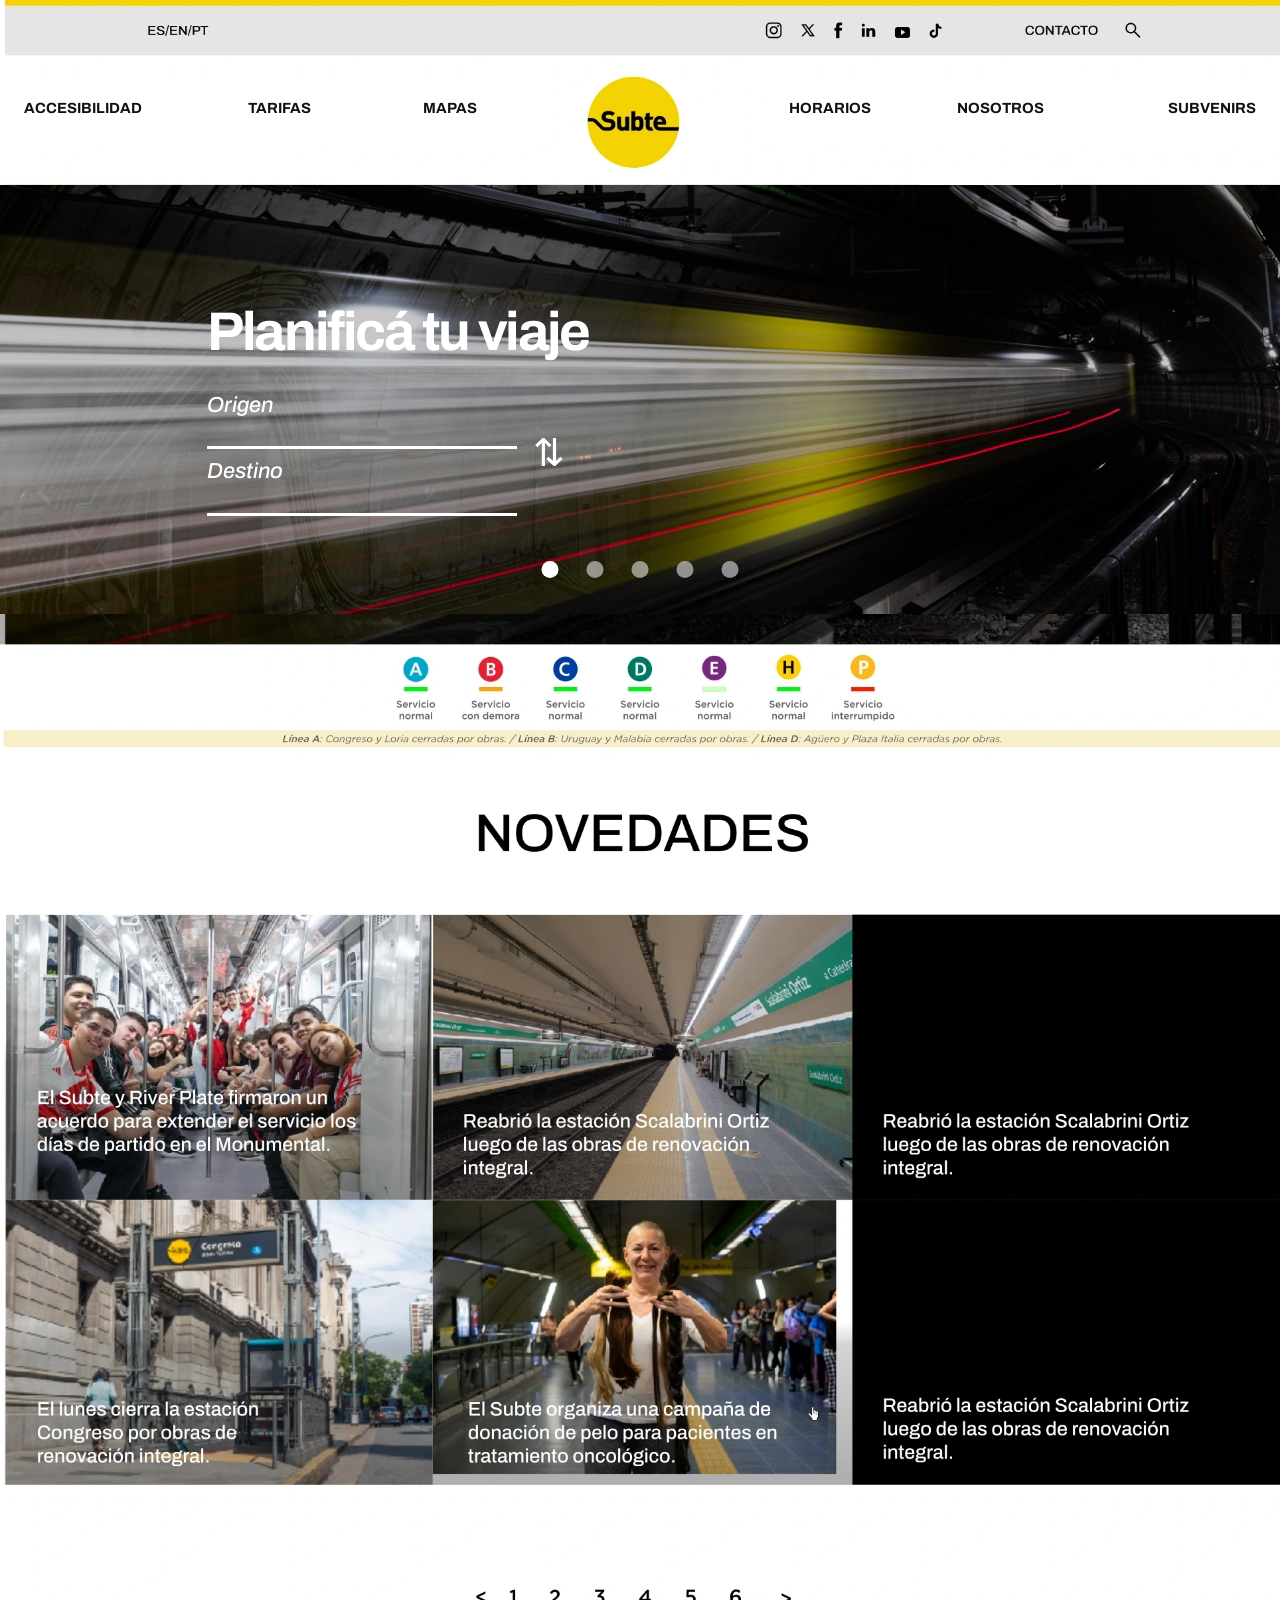
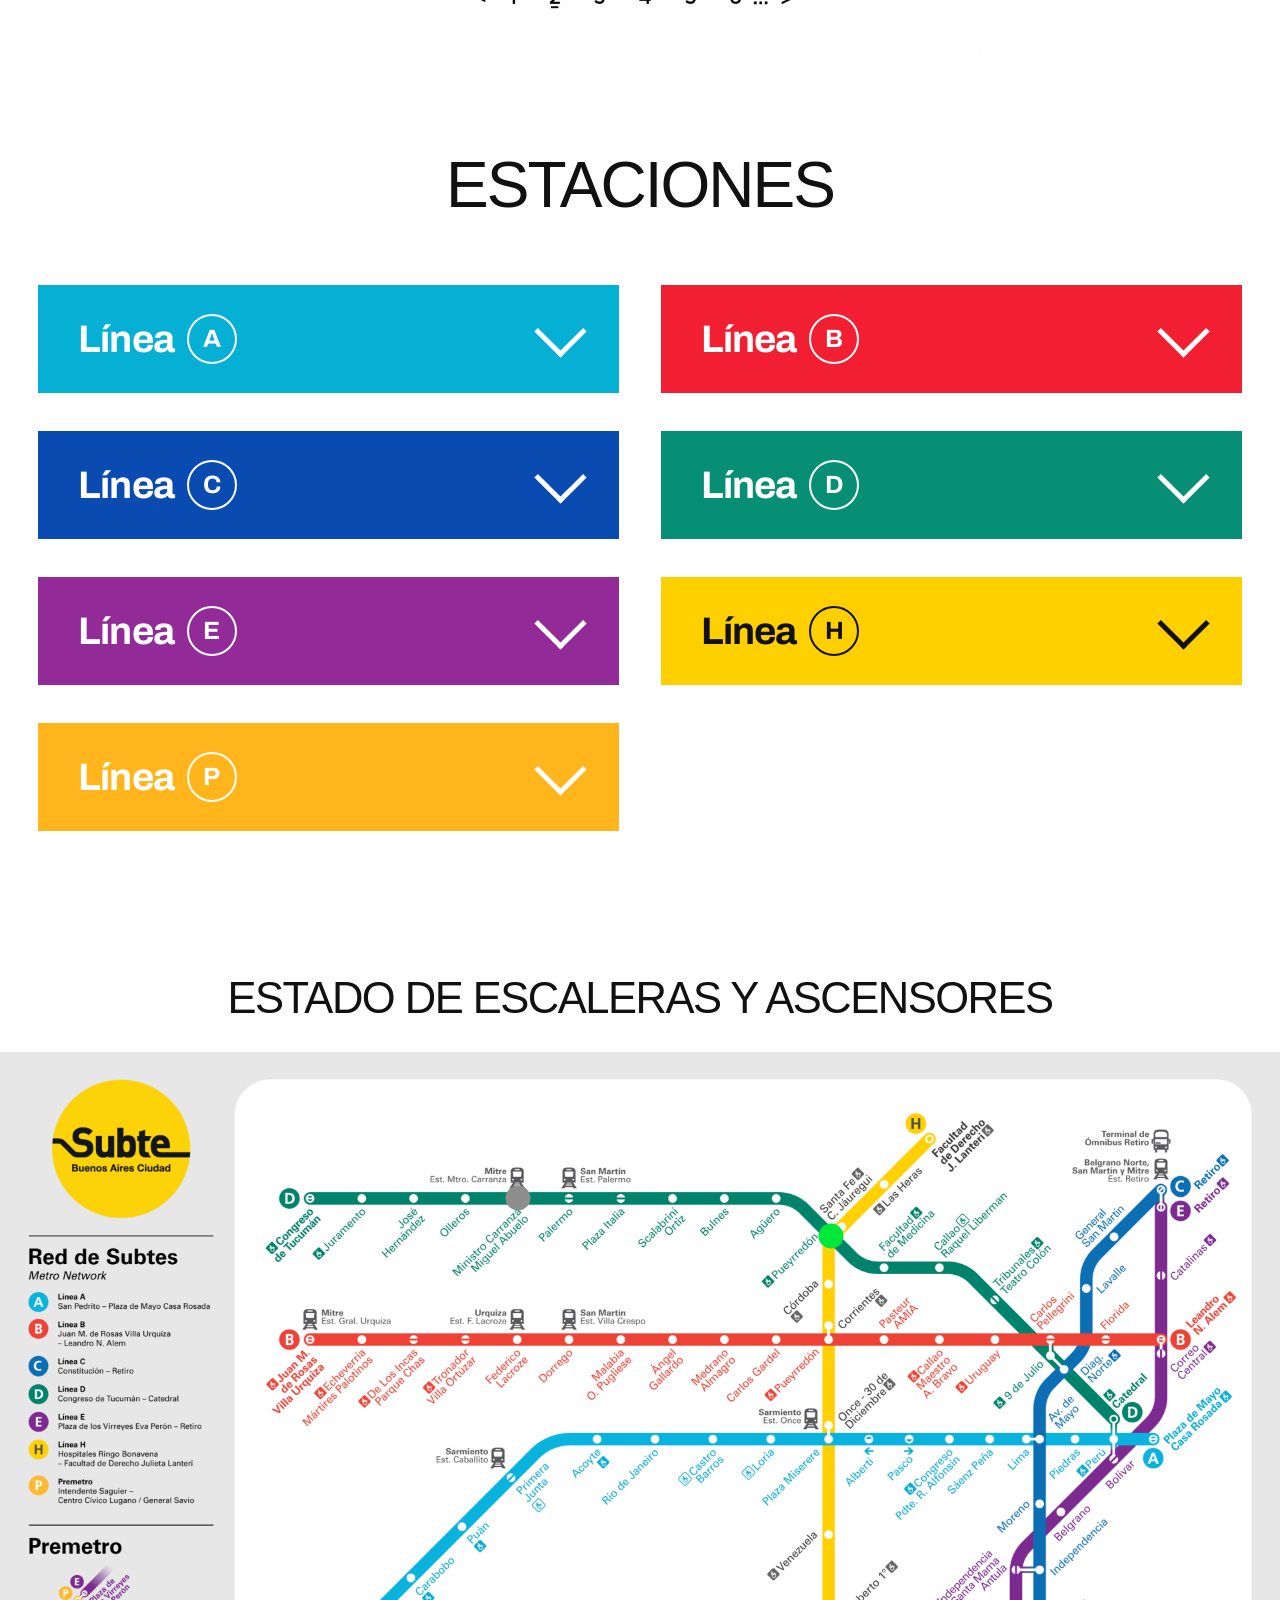
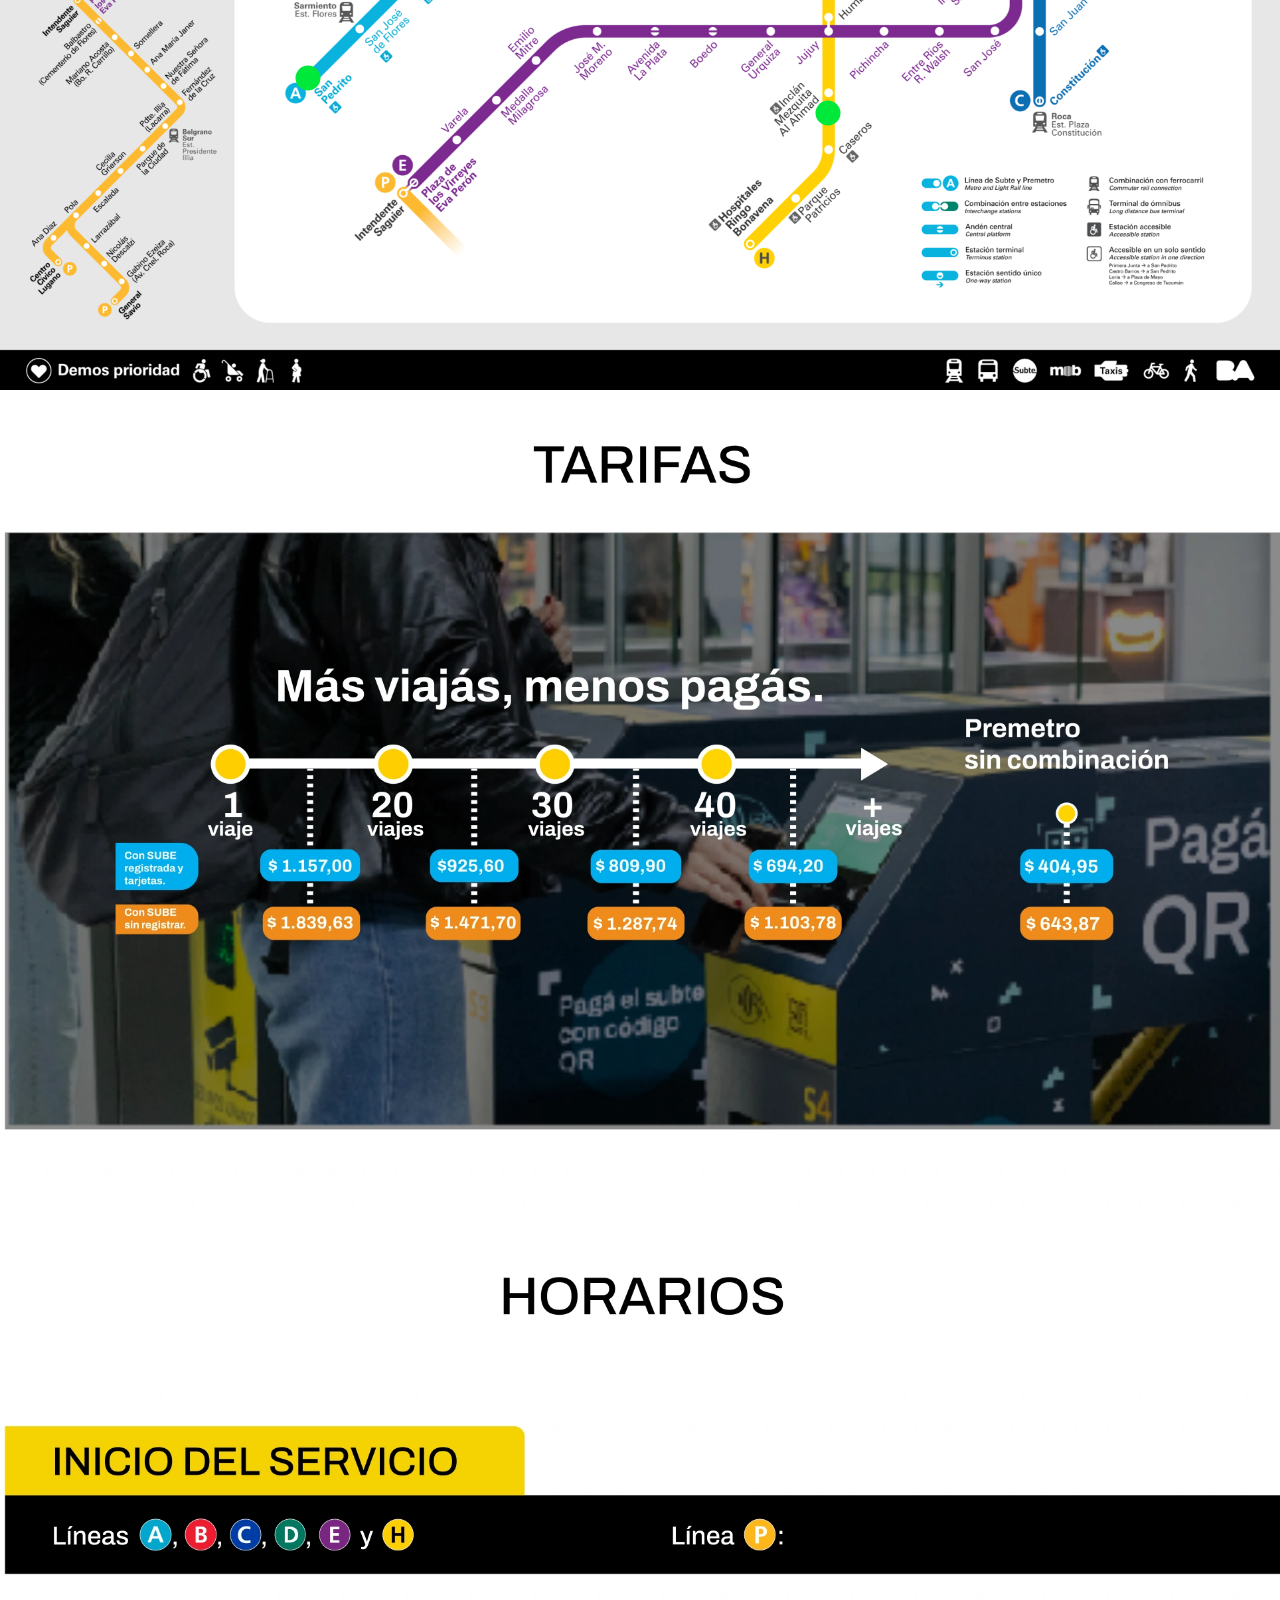
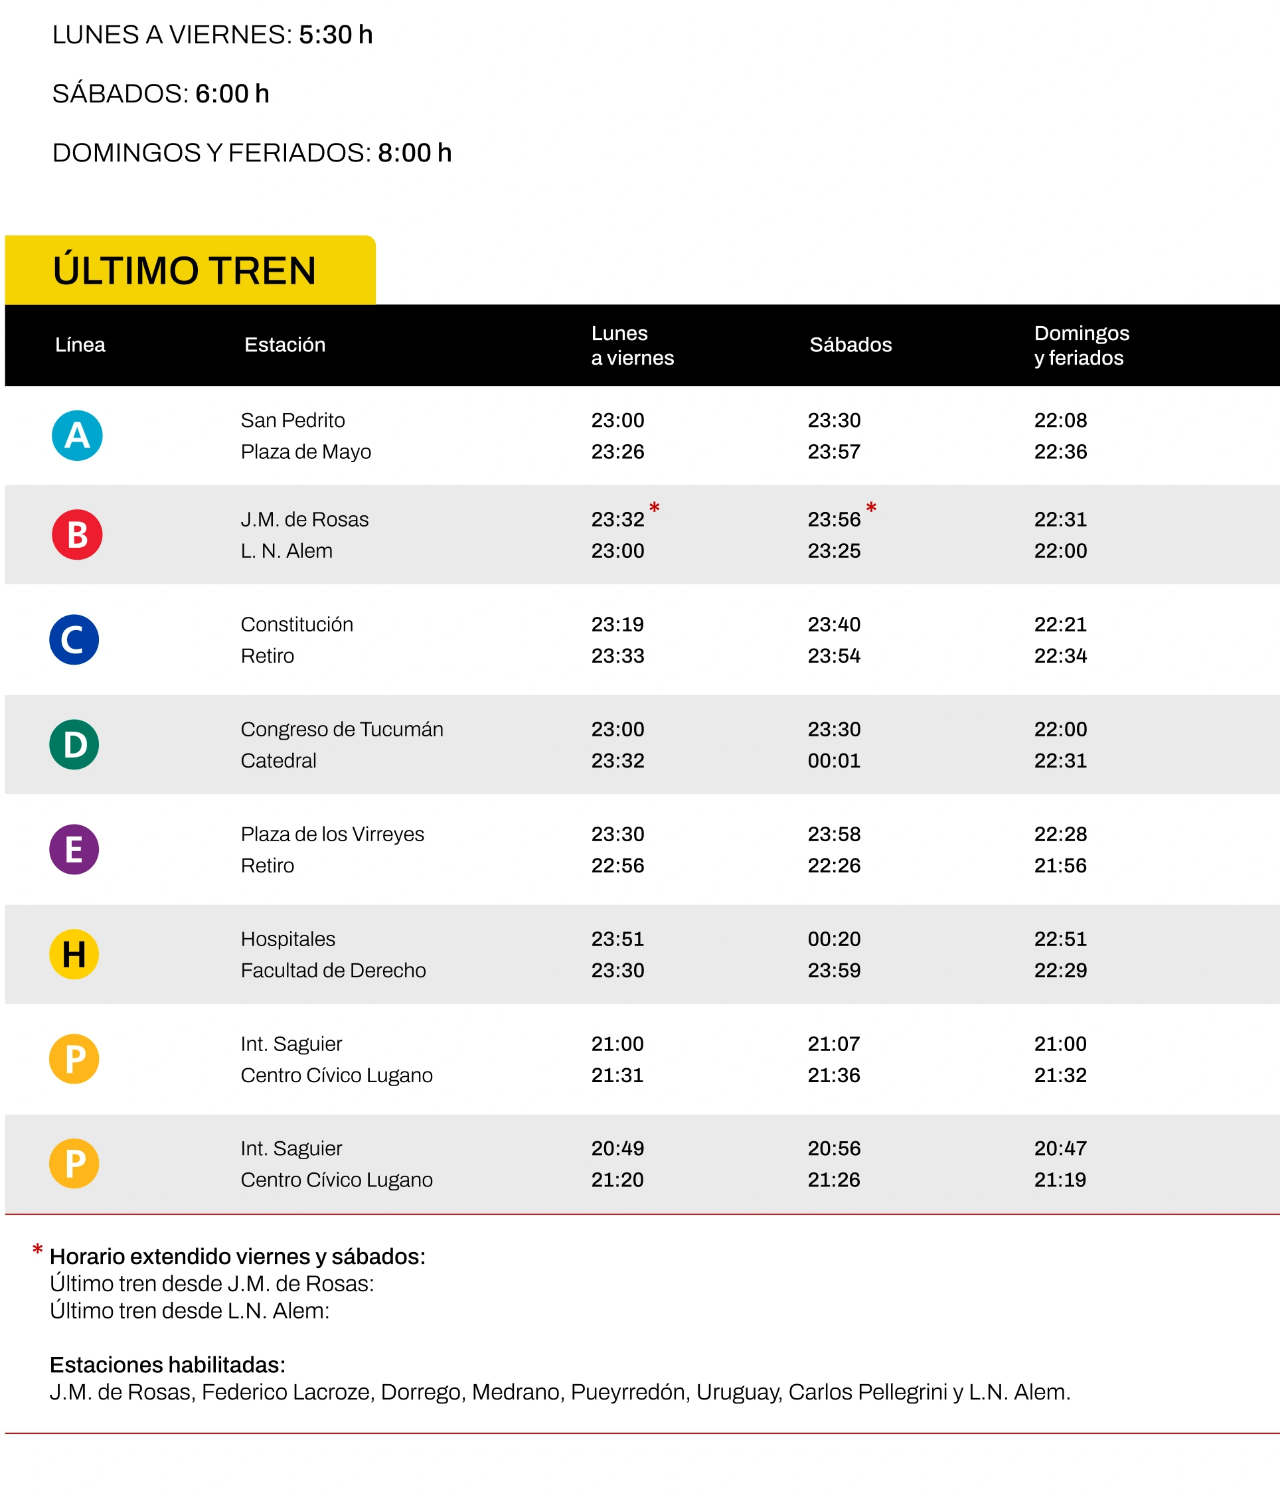
==== commit 7b582095: "Add files via upload" ====
--- a/index.html
+++ b/index.html
@@ -32,11 +32,12 @@
 <a aria-label="LinkedIn oficial de Subterráneos de Buenos Aires" class="social-hit linkedin" href="https://www.linkedin.com/company/subteba/" rel="noopener noreferrer" target="_blank"></a>
 </div>
 <div class="mobile-header"><a aria-label="Inicio" class="mobile-logo-link" href="#top"><img alt="Subte" class="mobile-subte-logo" src="mobile_subte_logo.png"/></a><button aria-expanded="false" aria-label="Abrir menú" class="mobile-menu-toggle" type="button"><span></span><span></span><span></span></button></div></div>
-<section class="hero-carousel" id="heroCarousel">
-<div class="slides">
-<article class="slide active planner-slide" data-slide="0">
-<div class="shade"></div>
-<div class="hero-content">
+<section aria-roledescription="carousel" class="hero-carousel clean-carousel" id="heroCarousel">
+<div class="clean-slides">
+<article aria-hidden="false" class="clean-slide clean-slide-planner active" data-slide="0">
+<img alt="" class="clean-slide-image" src="assets/carousel_planifica.jpg"/>
+<div class="clean-overlay"></div>
+<div class="clean-copy clean-planner-copy">
 <h1>Planificá tu viaje</h1>
 <div class="planner">
 <div class="pick">
@@ -53,25 +54,49 @@
 </div>
 </div>
 </article>
-<article class="slide artwork-slide slide-desasbestizado" data-mobile-bg="assets/desasbestizado_mobile_bg.webp" data-slide="1">
-<img alt="Plan de Desasbestizado" data-desktop-src="assets/desasbestizado.png" data-mobile-src="assets/desasbestizado_mobile.webp" src="assets/desasbestizado.png"/>
-<div class="mobile-slide-copy"><h2>Plan de Desasbestizado</h2><p>Conocé el plan de trabajo y las medidas implementadas en la red.</p></div></article>
-<article class="slide artwork-slide slide-linea-f" data-mobile-bg="assets/linea_f_mobile_bg.webp" data-slide="2">
-<img alt="Nueva Línea F" data-desktop-src="assets/linea_f.png" data-mobile-src="assets/linea_f_mobile.webp" src="assets/linea_f.png"/>
-<div class="mobile-slide-copy"><h2>Nueva Línea F</h2><p>Conocé el proyecto para la nueva línea de subte.</p></div></article>
-<article class="slide artwork-slide slide-bicicletas" data-mobile-bg="assets/bicicletas_mobile_bg.webp" data-slide="3">
-<img alt="Traslado de bicicletas en el subte" data-desktop-src="assets/bicicletas.png" data-mobile-src="assets/bicicletas_mobile.webp" src="assets/bicicletas.png"/>
-<div class="mobile-slide-copy"><h2>Traslado de bicicletas en el subte</h2><p>Conocé las normas para subir al subte con bici.</p></div></article>
-<article class="slide artwork-slide slide-renovacion" data-mobile-bg="assets/renovacion_mobile_bg.webp" data-slide="4">
-<img alt="Plan de Renovación Integral de Estaciones" data-desktop-src="assets/renovacion.png" data-mobile-src="assets/renovacion_mobile.webp" src="assets/renovacion.png"/>
-<div class="mobile-slide-copy"><h2>Plan de Renovación Integral de Estaciones</h2><p>Obras para mejorar la infraestructura y la experiencia de viaje.</p></div></article>
-</div>
-<div aria-label="Cambiar slide" class="carousel-dots">
-<button aria-label="Planificá tu viaje" class="active" data-go="0" type="button"></button>
-<button aria-label="Plan de Desasbestizado" data-go="1" type="button"></button>
-<button aria-label="Nueva Línea F" data-go="2" type="button"></button>
-<button aria-label="Traslado de bicicletas" data-go="3" type="button"></button>
-<button aria-label="Plan de Renovación Integral" data-go="4" type="button"></button>
+<article aria-hidden="true" class="clean-slide clean-slide-renovacion" data-slide="1">
+<img alt="" class="clean-slide-image" src="assets/carousel_renovacion.jpg"/>
+<div class="clean-overlay"></div>
+<div class="clean-copy">
+<h2>Plan de Renovación<br/>Integral de Estaciones</h2>
+<div class="clean-rule"></div>
+<p>Las obras tienen como objetivo mejorar la infraestructura existente y la experiencia de viaje de los usuarios y usuarias.</p>
+</div>
+</article>
+<article aria-hidden="true" class="clean-slide clean-slide-bicicletas" data-slide="2">
+<img alt="" class="clean-slide-image" src="assets/carousel_bicicletas.jpg"/>
+<div class="clean-overlay"></div>
+<div class="clean-copy">
+<h2>Traslado de bicicletas<br/>en el subte</h2>
+<div class="clean-rule"></div>
+<p>Conocé las normas para subir al subte con bici.</p>
+</div>
+</article>
+<article aria-hidden="true" class="clean-slide clean-slide-desasbestizado" data-slide="3">
+<img alt="" class="clean-slide-image" src="assets/carousel_desasbestizado.jpg"/>
+<div class="clean-overlay"></div>
+<div class="clean-copy">
+<h2>Plan de<br/>Desasbestizado</h2>
+<div class="clean-rule"></div>
+<p>Conocé las normas para subir al subte con bici.</p>
+</div>
+</article>
+<article aria-hidden="true" class="clean-slide clean-slide-lineaf" data-slide="4">
+<img alt="" class="clean-slide-image" src="assets/carousel_linea_f.webp"/>
+<div class="clean-overlay"></div>
+<div class="clean-copy">
+<h2>Nueva<br/>Línea F</h2>
+<div class="clean-rule"></div>
+<p>Conocé el proyecto para la nueva línea de subte.</p>
+</div>
+</article>
+</div>
+<div aria-label="Cambiar slide" class="clean-dots">
+<button aria-current="true" aria-label="Planificá tu viaje" class="active" data-go="0" type="button"></button>
+<button aria-label="Plan de Renovación Integral de Estaciones" data-go="1" type="button"></button>
+<button aria-label="Traslado de bicicletas en el subte" data-go="2" type="button"></button>
+<button aria-label="Plan de Desasbestizado" data-go="3" type="button"></button>
+<button aria-label="Nueva Línea F" data-go="4" type="button"></button>
 </div>
 </section>
 <section aria-label="Estado del servicio" class="mobile-service-menu">
@@ -187,9 +212,60 @@
 <div class="lower-wrap">
 <span class="lower-anchor lower-horarios" id="horarios"></span>
 <img alt="Tarifas y horarios" class="svgpart" src="lower_v29.webp?v=30"/>
-
 <div class="mobile-lower">
-<img alt="Tarifas" class="mobile-tarifas" src="tarifas_mobile.webp"/>
+<section aria-label="Tarifas" class="mobile-fares">
+<h2>TARIFAS</h2>
+<div class="mobile-fares-hero">
+<h3>Más viajás, menos pagás.</h3>
+<div class="fare-step-list">
+<article class="fare-step">
+<div class="fare-step-head">
+<span class="fare-dot"></span>
+<strong>1 viaje</strong>
+</div>
+<div class="fare-price registered"><small>Con SUBE registrada</small><b>$ 1.157,00</b></div>
+<div class="fare-price unregistered"><small>Con SUBE sin registrar</small><b>$ 1.839,63</b></div>
+</article>
+<article class="fare-step">
+<div class="fare-step-head">
+<span class="fare-dot"></span>
+<strong>20 viajes</strong>
+</div>
+<div class="fare-price registered"><small>Con SUBE registrada</small><b>$ 925,60</b></div>
+<div class="fare-price unregistered"><small>Con SUBE sin registrar</small><b>$ 1.471,70</b></div>
+</article>
+<article class="fare-step">
+<div class="fare-step-head">
+<span class="fare-dot"></span>
+<strong>30 viajes</strong>
+</div>
+<div class="fare-price registered"><small>Con SUBE registrada</small><b>$ 809,90</b></div>
+<div class="fare-price unregistered"><small>Con SUBE sin registrar</small><b>$ 1.287,74</b></div>
+</article>
+<article class="fare-step">
+<div class="fare-step-head">
+<span class="fare-dot"></span>
+<strong>40 viajes</strong>
+</div>
+<div class="fare-price registered"><small>Con SUBE registrada</small><b>$ 694,20</b></div>
+<div class="fare-price unregistered"><small>Con SUBE sin registrar</small><b>$ 1.103,78</b></div>
+</article>
+</div>
+<article class="premetro-card">
+<div>
+<span class="mobile-line-badge line-p">P</span>
+<div>
+<strong>Premetro</strong>
+<small>Sin combinación</small>
+</div>
+</div>
+<div class="premetro-prices">
+<span><small>SUBE registrada</small><b>$ 404,95</b></span>
+<span><small>SUBE sin registrar</small><b>$ 643,87</b></span>
+</div>
+</article>
+</div>
+</section>
 <section aria-label="Horarios" class="mobile-schedule">
 <h2>HORARIOS</h2>
 <div class="mobile-start-service">
@@ -338,7 +414,7 @@
 
 
 </script>
-<script src="carousel_v29.js?v=29"></script>
+
 <script>
 document.addEventListener('DOMContentLoaded', function(){
   const btn = document.querySelector('.mobile-menu-toggle');
@@ -359,43 +435,6 @@
     });
   });
 });
-</script><script>
-(function(){
-  function applyMobileCarouselAssets(){
-    const mobile = window.matchMedia('(max-width: 600px)').matches;
-    document.querySelectorAll('#heroCarousel .artwork-slide img[data-mobile-src]').forEach(img => {
-      img.src = mobile ? img.dataset.mobileSrc : img.dataset.desktopSrc;
-    });
-  }
-  applyMobileCarouselAssets();
-  window.addEventListener('resize', applyMobileCarouselAssets);
-})();
-</script><script>
-(function(){
-  function applyMobileSlideBackgrounds(){
-    const mobile = window.matchMedia('(max-width: 600px)').matches;
-    document.querySelectorAll('#heroCarousel .artwork-slide[data-mobile-bg]').forEach(slide => {
-      if (mobile){
-        slide.style.backgroundImage = `linear-gradient(90deg, rgba(0,0,0,.58), rgba(0,0,0,.10)), url("${slide.dataset.mobileBg}")`;
-      } else {
-        slide.style.backgroundImage = '';
-      }
-    });
-  }
-  applyMobileSlideBackgrounds();
-  window.addEventListener('resize', applyMobileSlideBackgrounds);
-
-  document.addEventListener('DOMContentLoaded', () => {
-    const btn = document.querySelector('.mobile-service-toggle');
-    const panel = document.querySelector('.mobile-service-panel');
-    if(btn && panel){
-      btn.addEventListener('click', () => {
-        const open = panel.classList.toggle('is-open');
-        btn.setAttribute('aria-expanded', open ? 'true' : 'false');
-      });
-    }
-  });
-})();
 </script><script>
 document.addEventListener('DOMContentLoaded', function(){
   document.querySelectorAll('.schedule-line-toggle').forEach(btn => {
@@ -408,4 +447,4 @@
     });
   });
 });
-</script></body></html>+</script><script src="carousel_clean.js?v=67"></script></body></html>
--- a/styles_v29.css
+++ b/styles_v29.css
@@ -3527,3 +3527,491 @@
     padding-right:18px !important;
   }
 }
+
+/* ============================================================
+   V66 — TARIFAS RESPONSIVE MOBILE
+   Desktop mantiene el artwork original.
+   ============================================================ */
+
+.mobile-fares{display:none}
+
+@media (max-width:600px){
+
+  .mobile-fares{
+    display:block !important;
+    width:100% !important;
+    background:#fff !important;
+    padding:28px 16px 24px !important;
+  }
+
+  .mobile-fares h2{
+    margin:0 0 22px !important;
+    text-align:center !important;
+    font-family:"Archivo","ArchivoWeb",Arial,sans-serif !important;
+    font-size:34px !important;
+    line-height:1 !important;
+    font-weight:500 !important;
+  }
+
+  .mobile-fares-hero{
+    border-radius:18px !important;
+    overflow:hidden !important;
+    background:#f7f7f7 !important;
+    box-shadow:0 3px 14px rgba(0,0,0,.08) !important;
+  }
+
+  .mobile-fares-hero h3{
+    margin:0 !important;
+    padding:22px 18px !important;
+    background:#222 !important;
+    color:#fff !important;
+    font-family:"Archivo","ArchivoWeb",Arial,sans-serif !important;
+    font-size:24px !important;
+    line-height:1.05 !important;
+    font-weight:700 !important;
+    text-align:center !important;
+  }
+
+  .fare-step-list{
+    display:flex !important;
+    flex-direction:column !important;
+  }
+
+  .fare-step{
+    display:grid !important;
+    grid-template-columns:94px 1fr !important;
+    gap:10px 14px !important;
+    padding:18px !important;
+    border-bottom:1px solid #dedede !important;
+    background:#fff !important;
+  }
+
+  .fare-step:nth-child(even){
+    background:#f3f3f3 !important;
+  }
+
+  .fare-step-head{
+    grid-row:1 / span 2 !important;
+    display:flex !important;
+    flex-direction:column !important;
+    align-items:center !important;
+    justify-content:center !important;
+    gap:8px !important;
+    text-align:center !important;
+  }
+
+  .fare-dot{
+    display:block !important;
+    width:22px !important;
+    height:22px !important;
+    border-radius:50% !important;
+    background:#ffd400 !important;
+    border:3px solid #fff !important;
+    box-shadow:0 0 0 1px rgba(0,0,0,.16) !important;
+  }
+
+  .fare-step-head strong{
+    font-family:"Archivo","ArchivoWeb",Arial,sans-serif !important;
+    font-size:20px !important;
+    line-height:1 !important;
+    font-weight:700 !important;
+  }
+
+  .fare-price{
+    display:flex !important;
+    align-items:center !important;
+    justify-content:space-between !important;
+    gap:10px !important;
+    min-height:42px !important;
+    padding:7px 10px !important;
+    border-radius:9px !important;
+    color:#fff !important;
+    font-family:"Archivo","ArchivoWeb",Arial,sans-serif !important;
+  }
+
+  .fare-price.registered{
+    background:#07aeda !important;
+  }
+
+  .fare-price.unregistered{
+    background:#f19a16 !important;
+  }
+
+  .fare-price small{
+    max-width:58% !important;
+    font-size:10px !important;
+    line-height:1.08 !important;
+    font-weight:600 !important;
+  }
+
+  .fare-price b{
+    white-space:nowrap !important;
+    font-size:15px !important;
+    font-weight:700 !important;
+  }
+
+  .premetro-card{
+    padding:18px !important;
+    background:#fff !important;
+  }
+
+  .premetro-card > div:first-child{
+    display:flex !important;
+    align-items:center !important;
+    gap:12px !important;
+    margin-bottom:14px !important;
+  }
+
+  .premetro-card .mobile-line-badge{
+    width:40px !important;
+    height:40px !important;
+    font-size:22px !important;
+  }
+
+  .premetro-card strong{
+    display:block !important;
+    font-family:"Archivo","ArchivoWeb",Arial,sans-serif !important;
+    font-size:20px !important;
+    line-height:1 !important;
+  }
+
+  .premetro-card small{
+    font-family:"Archivo","ArchivoWeb",Arial,sans-serif !important;
+    font-size:11px !important;
+    color:#666 !important;
+  }
+
+  .premetro-prices{
+    display:grid !important;
+    grid-template-columns:1fr 1fr !important;
+    gap:10px !important;
+  }
+
+  .premetro-prices span{
+    display:flex !important;
+    flex-direction:column !important;
+    gap:4px !important;
+    padding:12px !important;
+    border-radius:10px !important;
+    color:#fff !important;
+  }
+
+  .premetro-prices span:first-child{
+    background:#07aeda !important;
+  }
+
+  .premetro-prices span:last-child{
+    background:#f19a16 !important;
+  }
+
+  .premetro-prices small{
+    color:#fff !important;
+    font-size:10px !important;
+    line-height:1.08 !important;
+  }
+
+  .premetro-prices b{
+    font-family:"Archivo","ArchivoWeb",Arial,sans-serif !important;
+    font-size:16px !important;
+  }
+}
+
+
+/* ============================================================
+   V67 — CARRUSEL RECONSTRUIDO DESDE CERO
+   Una slide visible + un único grupo de 5 indicadores.
+   Desktop y mobile comparten la misma lógica.
+   ============================================================ */
+
+#heroCarousel.clean-carousel{
+  position:relative !important;
+  width:100% !important;
+  height:33.5vw !important;
+  min-height:400px !important;
+  max-height:650px !important;
+  margin:0 !important;
+  overflow:hidden !important;
+  background:#111 !important;
+}
+
+#heroCarousel.clean-carousel .clean-slides{
+  position:absolute !important;
+  inset:0 !important;
+}
+
+#heroCarousel.clean-carousel .clean-slide{
+  display:none !important;
+  position:absolute !important;
+  inset:0 !important;
+  width:100% !important;
+  height:100% !important;
+  overflow:hidden !important;
+}
+
+#heroCarousel.clean-carousel .clean-slide.active{
+  display:block !important;
+}
+
+#heroCarousel.clean-carousel .clean-slide-image{
+  display:block !important;
+  position:absolute !important;
+  inset:0 !important;
+  width:100% !important;
+  height:100% !important;
+  max-width:none !important;
+  object-fit:cover !important;
+  margin:0 !important;
+  padding:0 !important;
+}
+
+/* Desktop crops calibrated from the supplied reference screenshots. */
+#heroCarousel .clean-slide-planner .clean-slide-image{object-position:center 48% !important;}
+#heroCarousel .clean-slide-renovacion .clean-slide-image{object-position:center 48% !important;}
+#heroCarousel .clean-slide-bicicletas .clean-slide-image{object-position:center 52% !important;}
+#heroCarousel .clean-slide-desasbestizado .clean-slide-image{object-position:center 48% !important;}
+#heroCarousel .clean-slide-lineaf .clean-slide-image{object-position:center 53% !important;}
+
+#heroCarousel .clean-overlay{
+  position:absolute !important;
+  inset:0 !important;
+  z-index:2 !important;
+  pointer-events:none !important;
+  background:linear-gradient(90deg,rgba(0,0,0,.42) 0%,rgba(0,0,0,.20) 47%,rgba(0,0,0,.10) 100%) !important;
+}
+#heroCarousel .clean-slide-planner .clean-overlay{background:rgba(0,0,0,.22) !important;}
+#heroCarousel .clean-slide-bicicletas .clean-overlay{background:rgba(0,0,0,.22) !important;}
+#heroCarousel .clean-slide-lineaf .clean-overlay{background:rgba(55,25,15,.24) !important;}
+
+#heroCarousel .clean-copy{
+  position:absolute !important;
+  z-index:4 !important;
+  left:16.2% !important;
+  top:22% !important;
+  width:45% !important;
+  color:#fff !important;
+  font-family:ArchivoWeb,"Archivo",Arial,sans-serif !important;
+}
+
+#heroCarousel .clean-copy h1,
+#heroCarousel .clean-copy h2{
+  margin:0 !important;
+  color:#fff !important;
+  font-family:ArchivoWeb,"Archivo",Arial,sans-serif !important;
+  font-size:clamp(38px,4.25vw,68px) !important;
+  line-height:.98 !important;
+  font-weight:700 !important;
+  letter-spacing:-.045em !important;
+}
+
+#heroCarousel .clean-copy p{
+  margin:12px 0 0 !important;
+  max-width:92% !important;
+  color:#fff !important;
+  font-family:ArchivoWeb,"Archivo",Arial,sans-serif !important;
+  font-size:clamp(14px,1.25vw,21px) !important;
+  line-height:1.18 !important;
+  font-weight:500 !important;
+}
+
+#heroCarousel .clean-rule{
+  width:82% !important;
+  height:5px !important;
+  margin:18px 0 0 !important;
+  background:#fff !important;
+}
+
+/* Reference-specific text positions */
+#heroCarousel .clean-slide-renovacion .clean-copy{top:22% !important;}
+#heroCarousel .clean-slide-bicicletas .clean-copy{top:27% !important;}
+#heroCarousel .clean-slide-desasbestizado .clean-copy{top:20% !important;}
+#heroCarousel .clean-slide-lineaf .clean-copy{top:28% !important;}
+
+/* Planner */
+#heroCarousel .clean-planner-copy{
+  top:28% !important;
+  width:39% !important;
+}
+#heroCarousel .clean-planner-copy h1{
+  margin-bottom:36px !important;
+}
+#heroCarousel .planner{
+  position:relative !important;
+  width:62% !important;
+}
+#heroCarousel .pick{
+  position:relative !important;
+  margin:0 0 12px !important;
+}
+#heroCarousel .pick label{
+  display:block !important;
+  margin:0 0 4px !important;
+  color:#fff !important;
+  font-family:ArchivoWeb,"Archivo",Arial,sans-serif !important;
+  font-size:clamp(18px,1.7vw,28px) !important;
+  line-height:1 !important;
+  font-weight:500 !important;
+  font-style:italic !important;
+}
+#heroCarousel .pick input{
+  display:block !important;
+  width:100% !important;
+  height:29px !important;
+  padding:0 2px !important;
+  border:0 !important;
+  border-bottom:3px solid #fff !important;
+  border-radius:0 !important;
+  outline:0 !important;
+  background:transparent !important;
+  color:#fff !important;
+  font-family:ArchivoWeb,"Archivo",Arial,sans-serif !important;
+  font-size:15px !important;
+}
+#heroCarousel .pick input::placeholder{color:transparent !important;}
+#heroCarousel .swap{
+  position:absolute !important;
+  right:-48px !important;
+  top:39px !important;
+  border:0 !important;
+  padding:0 !important;
+  background:transparent !important;
+  color:#fff !important;
+  font-size:38px !important;
+  line-height:1 !important;
+  cursor:pointer !important;
+}
+#heroCarousel .suggest{
+  z-index:100 !important;
+}
+
+/* ONE dots row only */
+#heroCarousel .clean-dots{
+  position:absolute !important;
+  z-index:20 !important;
+  left:50% !important;
+  bottom:8.3% !important;
+  transform:translateX(-50%) !important;
+  display:flex !important;
+  align-items:center !important;
+  gap:28px !important;
+  width:auto !important;
+  height:auto !important;
+  margin:0 !important;
+  padding:0 !important;
+}
+#heroCarousel .clean-dots button{
+  position:static !important;
+  display:block !important;
+  width:17px !important;
+  height:17px !important;
+  min-width:17px !important;
+  min-height:17px !important;
+  margin:0 !important;
+  padding:0 !important;
+  border:0 !important;
+  border-radius:50% !important;
+  outline:0 !important;
+  background:rgba(220,220,220,.62) !important;
+  cursor:pointer !important;
+  opacity:1 !important;
+  visibility:visible !important;
+}
+#heroCarousel .clean-dots button.active{
+  background:#fff !important;
+}
+#heroCarousel .clean-dots button:focus-visible{
+  box-shadow:0 0 0 3px #ffd400 !important;
+}
+
+/* MOBILE — same five slides, fit entirely in the viewport */
+@media(max-width:600px){
+  #heroCarousel.clean-carousel{
+    height:460px !important;
+    min-height:460px !important;
+    max-height:460px !important;
+  }
+
+  #heroCarousel .clean-slide-image{
+    object-fit:cover !important;
+  }
+
+  /* Mobile crops chosen independently so the important subject remains visible. */
+  #heroCarousel .clean-slide-planner .clean-slide-image{object-position:55% center !important;}
+  #heroCarousel .clean-slide-renovacion .clean-slide-image{object-position:60% center !important;}
+  #heroCarousel .clean-slide-bicicletas .clean-slide-image{object-position:44% center !important;}
+  #heroCarousel .clean-slide-desasbestizado .clean-slide-image{object-position:45% center !important;}
+  #heroCarousel .clean-slide-lineaf .clean-slide-image{object-position:57% center !important;}
+
+  #heroCarousel .clean-overlay{
+    background:linear-gradient(90deg,rgba(0,0,0,.58) 0%,rgba(0,0,0,.22) 100%) !important;
+  }
+  #heroCarousel .clean-slide-planner .clean-overlay{background:rgba(0,0,0,.28) !important;}
+
+  #heroCarousel .clean-copy{
+    left:7.5% !important;
+    top:auto !important;
+    bottom:70px !important;
+    width:85% !important;
+  }
+
+  #heroCarousel .clean-copy h1,
+  #heroCarousel .clean-copy h2{
+    max-width:92% !important;
+    font-size:34px !important;
+    line-height:1 !important;
+    letter-spacing:-.035em !important;
+  }
+
+  #heroCarousel .clean-copy p{
+    max-width:90% !important;
+    margin-top:9px !important;
+    font-size:14px !important;
+    line-height:1.18 !important;
+  }
+
+  #heroCarousel .clean-rule{
+    width:72% !important;
+    height:4px !important;
+    margin-top:12px !important;
+  }
+
+  #heroCarousel .clean-planner-copy{
+    top:15% !important;
+    bottom:auto !important;
+    width:86% !important;
+  }
+
+  #heroCarousel .clean-planner-copy h1{
+    margin-bottom:26px !important;
+  }
+
+  #heroCarousel .planner{
+    width:78% !important;
+  }
+
+  #heroCarousel .pick label{
+    font-size:21px !important;
+  }
+
+  #heroCarousel .pick input{
+    height:31px !important;
+    border-bottom-width:2px !important;
+  }
+
+  #heroCarousel .swap{
+    right:-43px !important;
+    top:39px !important;
+    font-size:34px !important;
+  }
+
+  #heroCarousel .clean-dots{
+    bottom:24px !important;
+    gap:13px !important;
+  }
+
+  #heroCarousel .clean-dots button{
+    width:14px !important;
+    height:14px !important;
+    min-width:14px !important;
+    min-height:14px !important;
+  }
+}
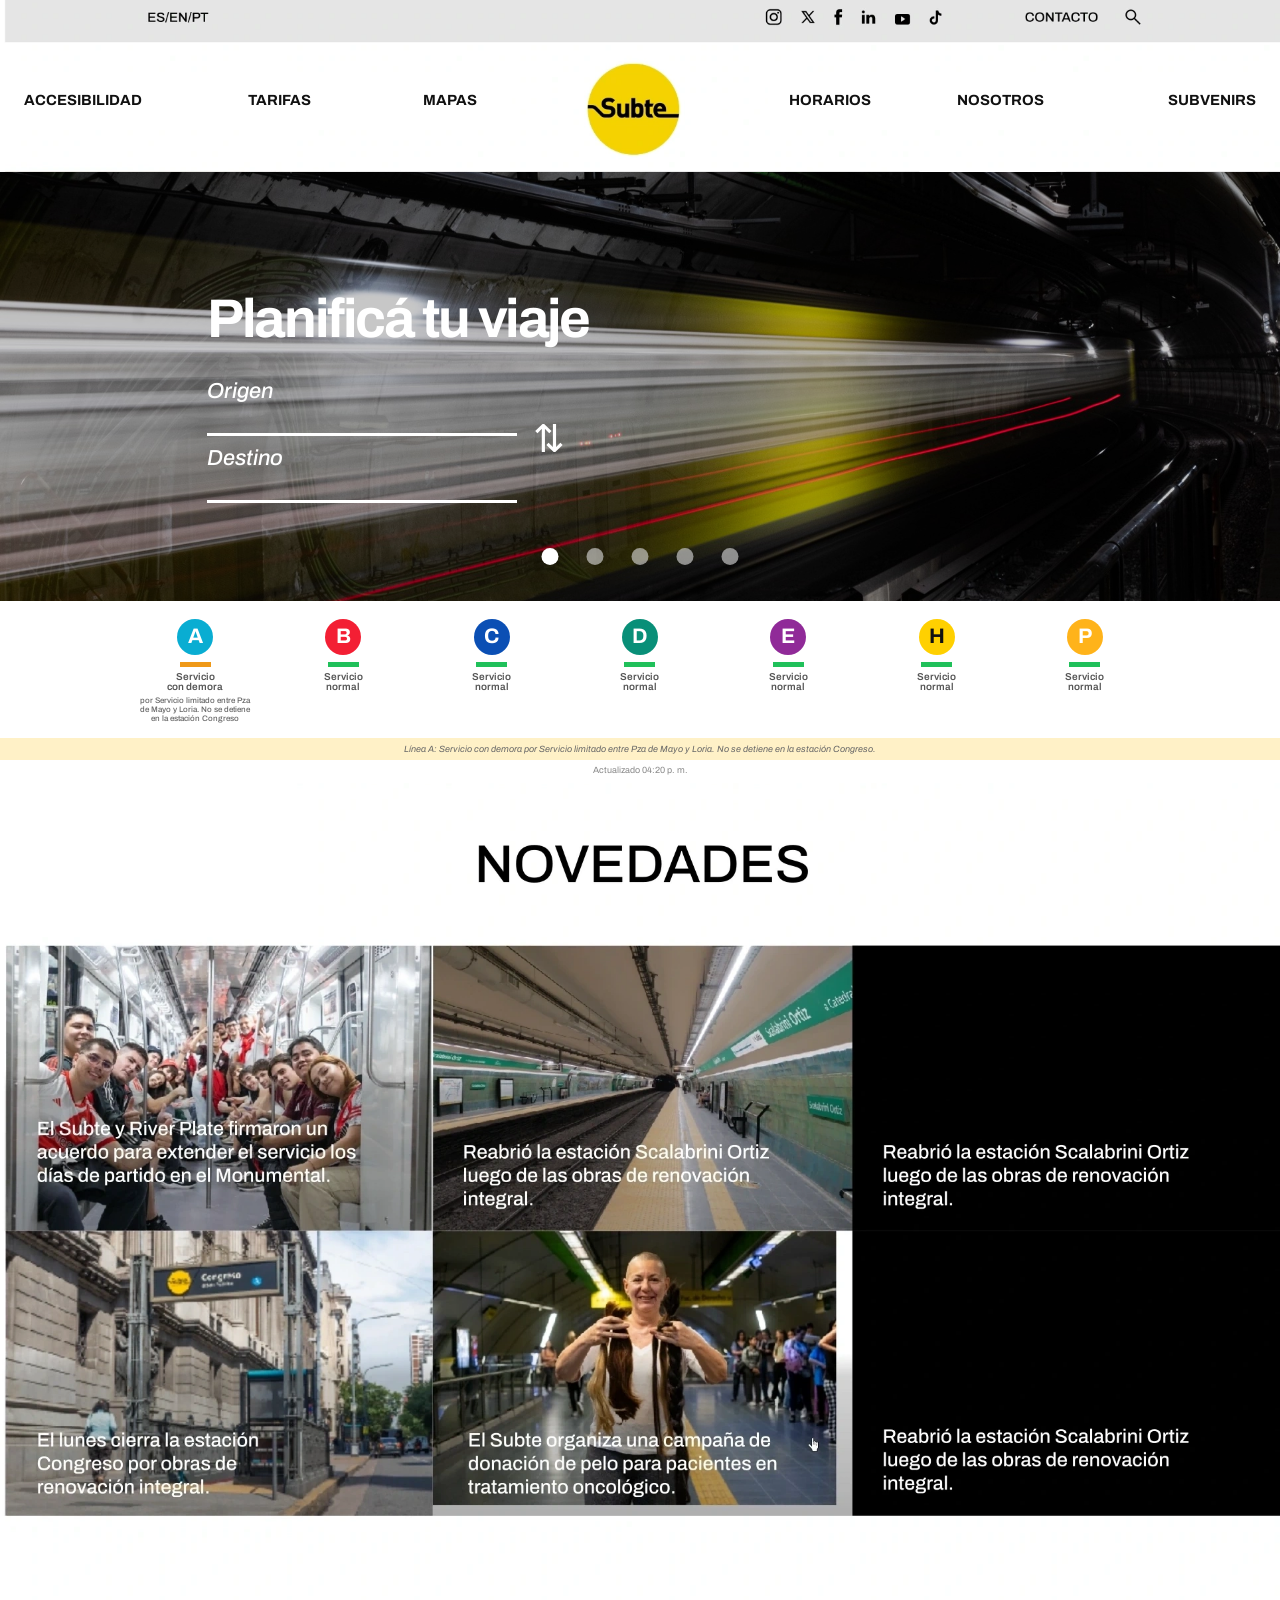
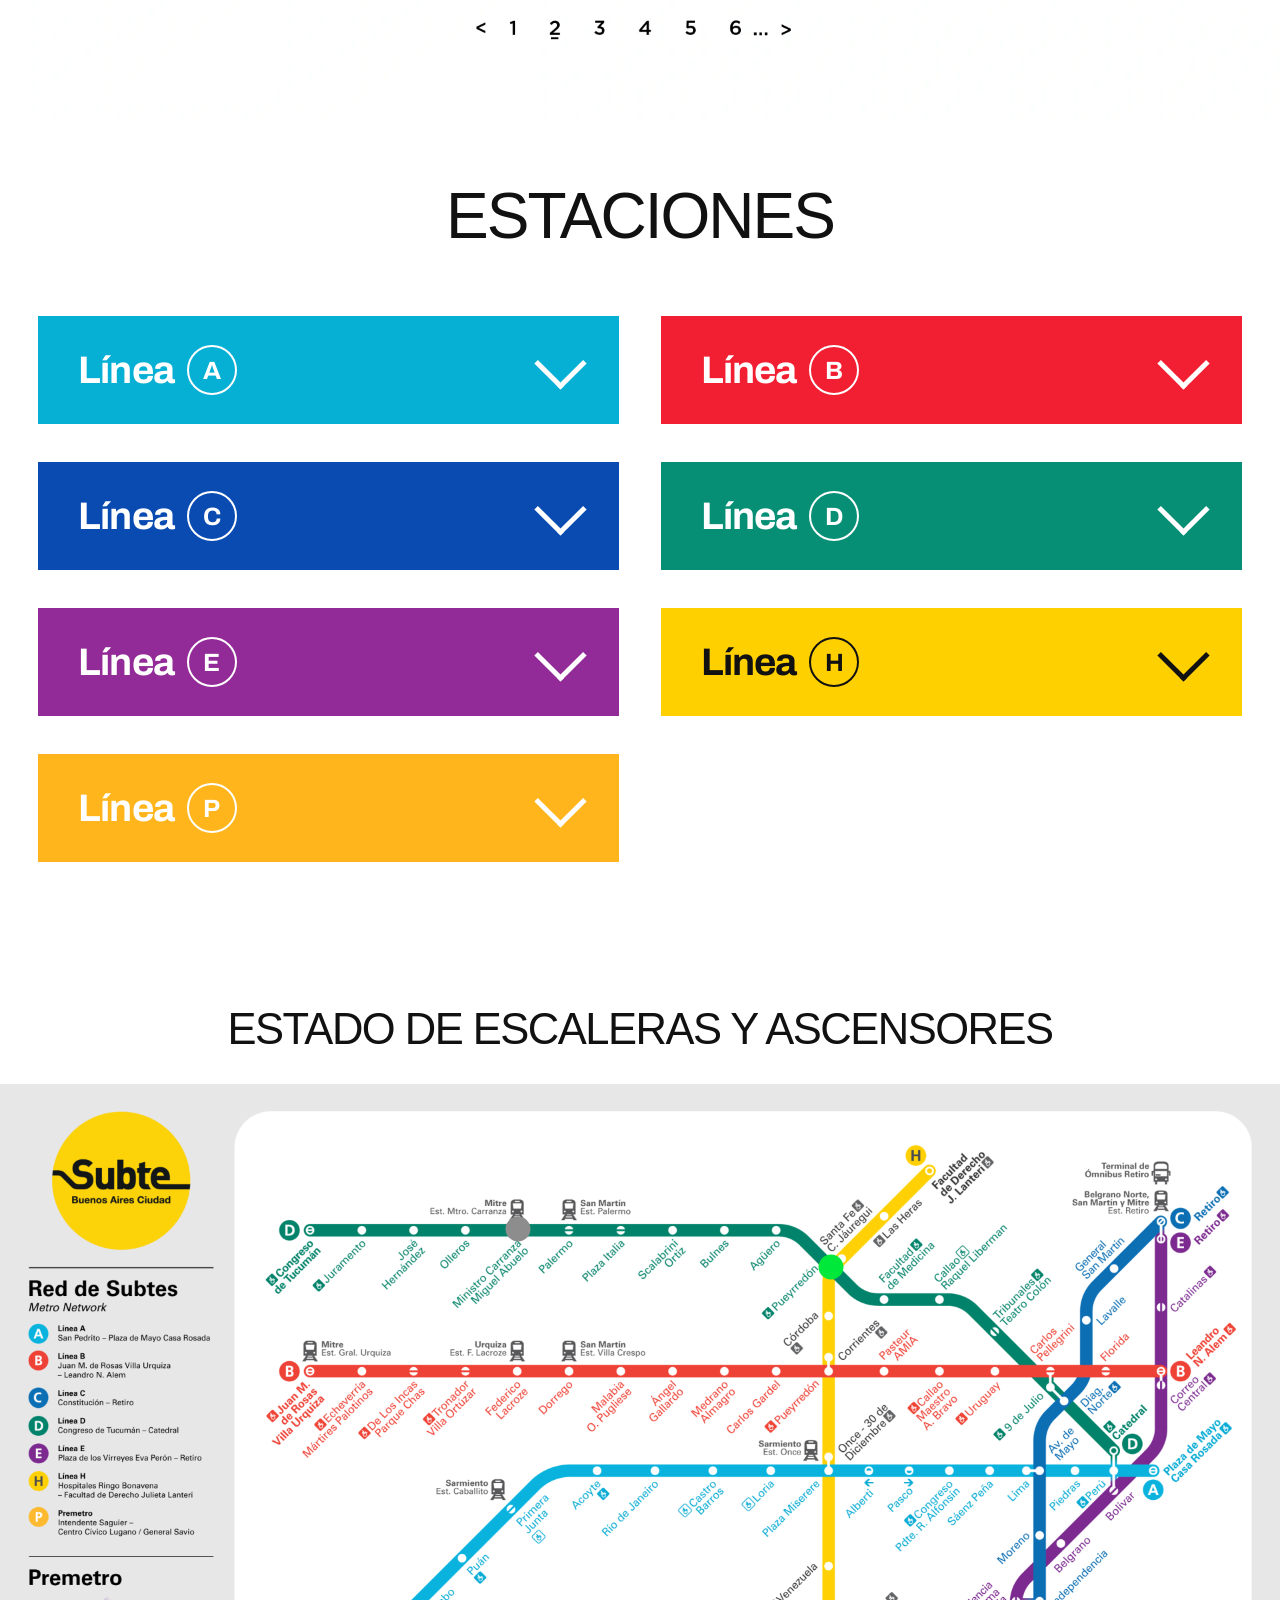
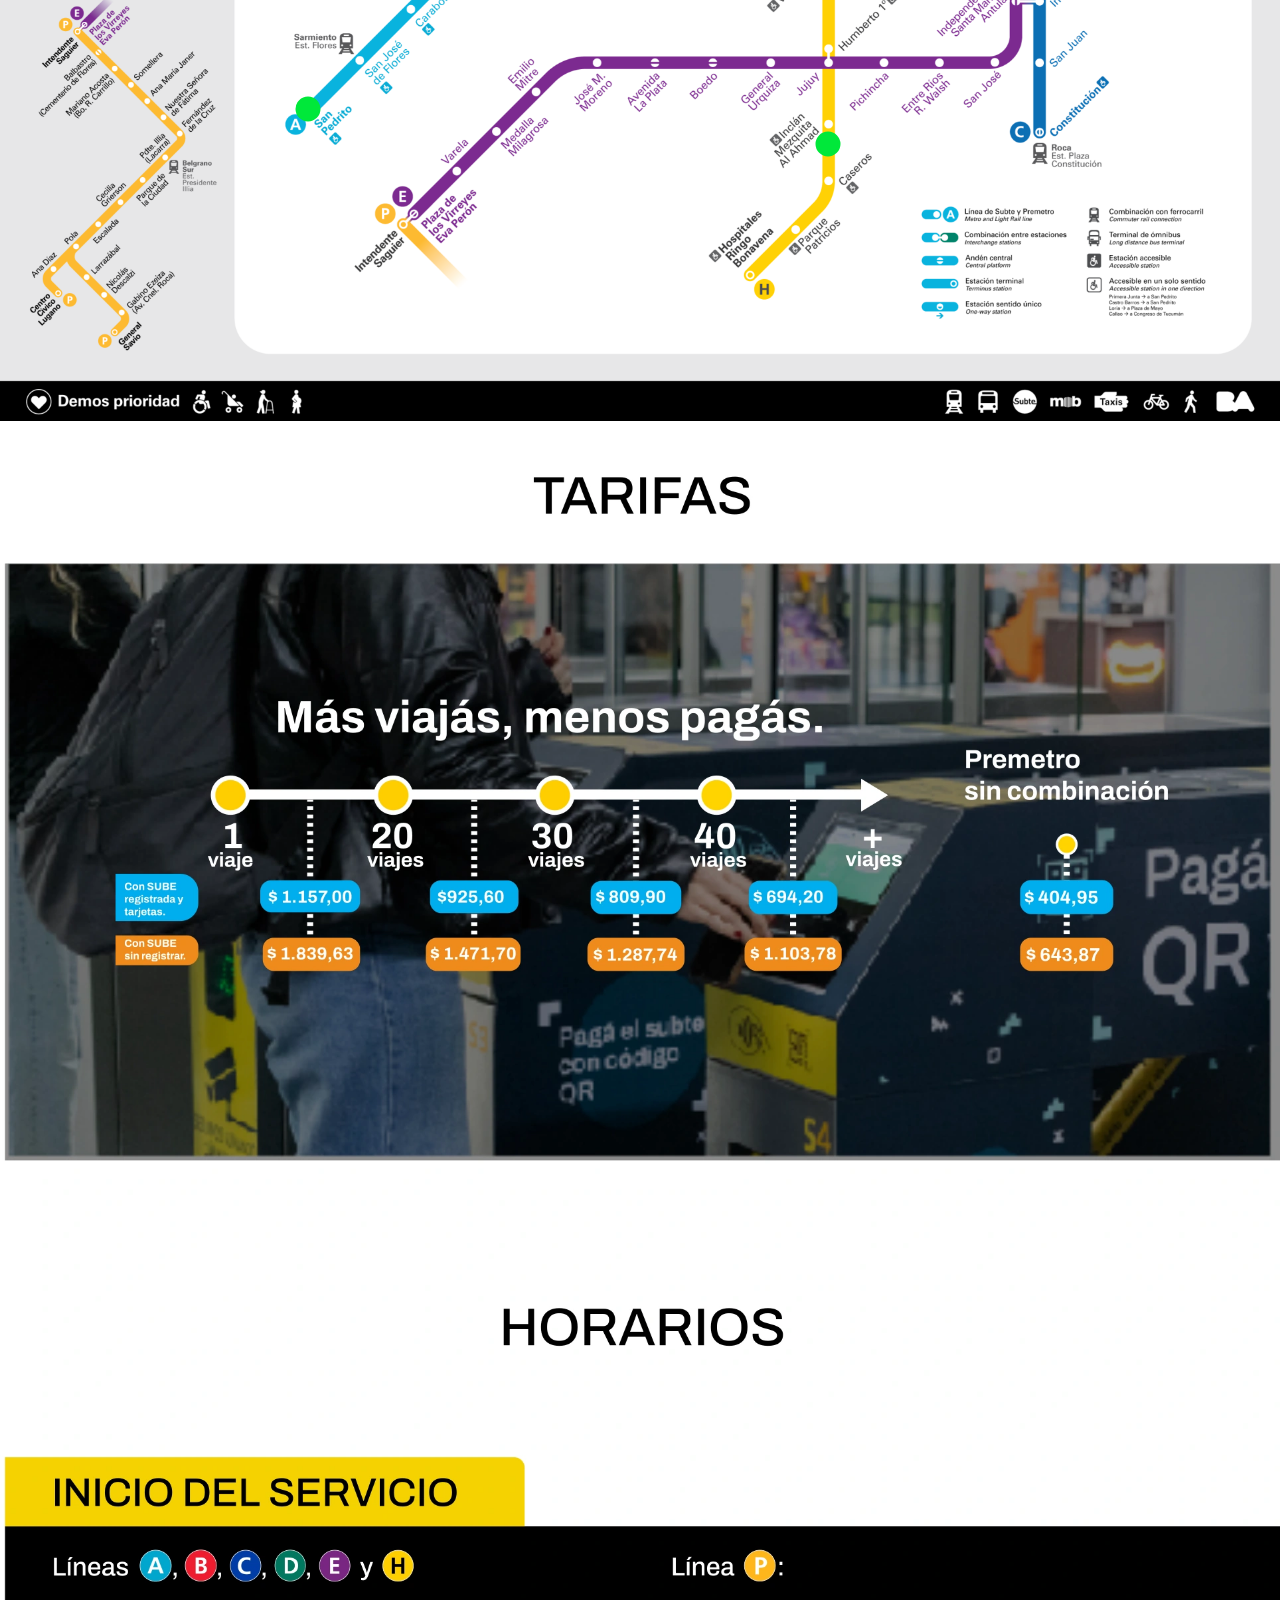
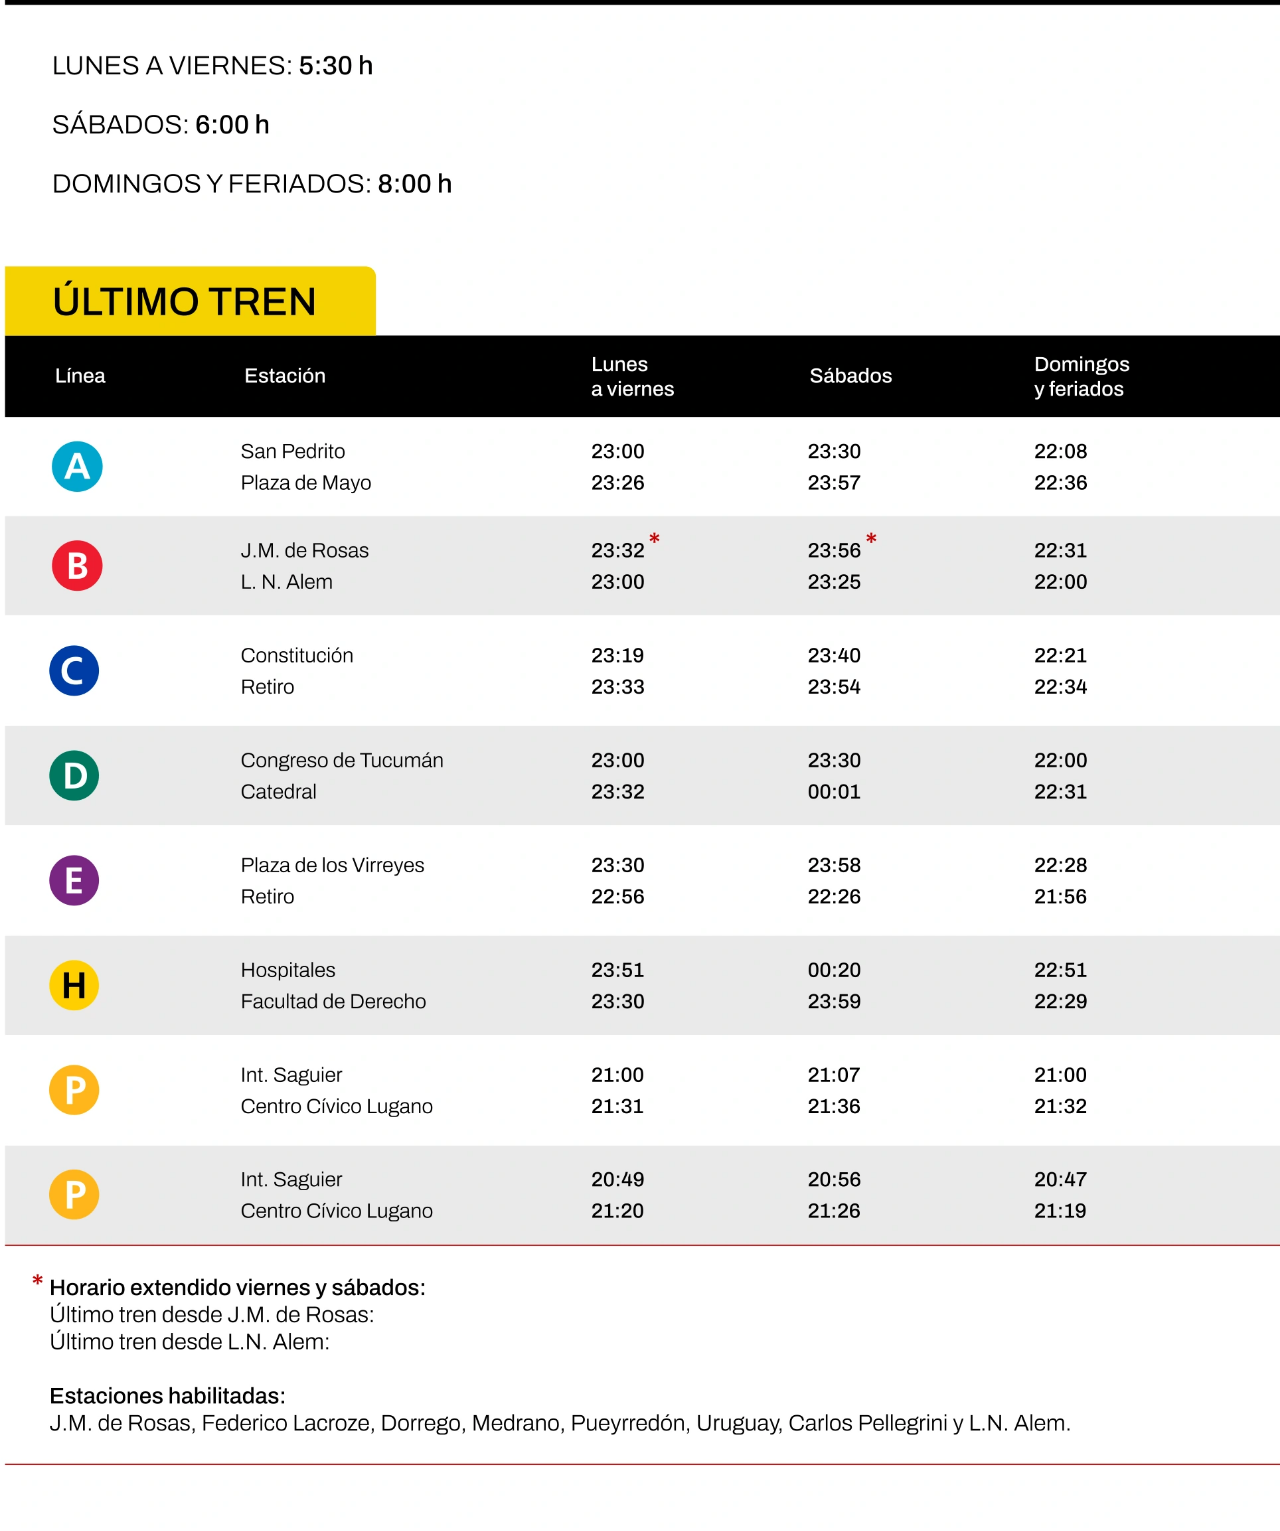
==== commit 2783c3ec: "Add files via upload" ====
--- a/index.html
+++ b/index.html
@@ -9,10 +9,10 @@
 <link href="https://fonts.googleapis.com" rel="preconnect"/>
 <link crossorigin="" href="https://fonts.gstatic.com" rel="preconnect"/>
 <link href="https://fonts.googleapis.com/css2?family=Archivo:wght@500;600;700&amp;display=swap" rel="stylesheet"/>
-<link href="styles_v29.css?v=64" rel="stylesheet"/></head><body>
+<link href="styles_v29.css?v=75" rel="stylesheet"/></head><body>
 <div class="exact-header" id="top">
 <div aria-hidden="true" class="nosotros-cleanup"></div>
-<img alt="Encabezado del sitio" src="header_v29.webp?v=47"/>
+<img alt="Encabezado del sitio" src="header_v29.webp?v=75"/>
 <!-- Real navigation row: the words themselves are the links -->
 <div class="nav-row-mask"></div>
 <nav aria-label="Navegación principal" class="real-nav">
@@ -105,50 +105,79 @@
 <span aria-hidden="true" class="service-chevron"></span>
 </button>
 <div class="mobile-service-panel is-open">
-<div class="mobile-service-row">
+<div class="mobile-service-row" data-live-line="A">
 <span class="mobile-line-badge line-a">A</span>
 <span class="mobile-line-name">Línea A</span>
 <span class="mobile-status-pill status-normal">Normal</span>
 </div>
-<div class="mobile-service-row">
+<div class="mobile-service-row" data-live-line="B">
 <span class="mobile-line-badge line-b">B</span>
 <span class="mobile-line-name">Línea B</span>
 <span class="mobile-status-pill status-delay">Con demora</span>
 <span class="mobile-service-reason">Por problemas técnicos.</span>
 </div>
-<div class="mobile-service-row">
+<div class="mobile-service-row" data-live-line="C">
 <span class="mobile-line-badge line-c">C</span>
 <span class="mobile-line-name">Línea C</span>
 <span class="mobile-status-pill status-normal">Normal</span>
 </div>
-<div class="mobile-service-row">
+<div class="mobile-service-row" data-live-line="D">
 <span class="mobile-line-badge line-d">D</span>
 <span class="mobile-line-name">Línea D</span>
 <span class="mobile-status-pill status-normal">Normal</span>
 </div>
-<div class="mobile-service-row">
+<div class="mobile-service-row" data-live-line="E">
 <span class="mobile-line-badge line-e">E</span>
 <span class="mobile-line-name">Línea E</span>
 <span class="mobile-status-pill status-normal">Normal</span>
 </div>
-<div class="mobile-service-row">
+<div class="mobile-service-row" data-live-line="H">
 <span class="mobile-line-badge line-h">H</span>
 <span class="mobile-line-name">Línea H</span>
 <span class="mobile-status-pill status-normal">Normal</span>
 </div>
-<div class="mobile-service-row">
+<div class="mobile-service-row" data-live-line="P">
 <span class="mobile-line-badge line-p">P</span>
 <span class="mobile-line-name">Premetro</span>
 <span class="mobile-status-pill status-interrupted">Interrumpido</span>
 <span class="mobile-service-reason">Por medida de fuerza gremial.</span>
 </div>
-<div class="mobile-service-alert">
-      Línea A: Congreso y Loria cerradas por obras. / Línea B: Uruguay y Malabia cerradas por obras. / Línea D: Agüero y Plaza Italia cerradas por obras.
-    </div>
-</div>
-</section>
-<img alt="Novedades" class="mid-mobile-content" src="mid_mobile_content.webp"/>
-<div class="service-reason-wrap"><img alt="Estado del servicio y novedades" class="svgpart service-reason-base" src="mid_v29.webp?v=51"/><button aria-label="Línea B: Por problemas técnicos." class="service-reason-hit service-reason-hit--delay" data-line="B" style="--x:38.25%;--y:5.55%;" type="button"><span class="service-reason-tooltip"><strong>Línea B</strong><span>Por problemas técnicos.</span></span></button><button aria-label="Línea P: Por medida de fuerza gremial." class="service-reason-hit service-reason-hit--interrupted" data-line="P" style="--x:67.35%;--y:5.55%;" type="button"><span class="service-reason-tooltip"><strong>Línea P</strong><span>Por medida de fuerza gremial.</span></span></button></div>
+
+<div class="mobile-live-meta" data-live-meta=""></div></div>
+</section>
+<img alt="Novedades" class="mid-mobile-content" src="mid_mobile_content.webp?v=75"/>
+<div class="service-reason-wrap">
+<section aria-label="Estado del servicio" class="desktop-live-status">
+<div class="desktop-status-grid">
+<div class="desktop-status-item" data-live-line="A">
+<span class="desktop-line-badge line-a">A</span><span class="desktop-status-bar status-normal"></span><span class="desktop-status-label">Servicio<br/>normal</span>
+</div>
+<div class="desktop-status-item" data-live-line="B">
+<span class="desktop-line-badge line-b">B</span><span class="desktop-status-bar status-delay"></span><span class="desktop-status-label">Servicio<br/>con demora</span>
+</div>
+<div class="desktop-status-item" data-live-line="C">
+<span class="desktop-line-badge line-c">C</span><span class="desktop-status-bar status-normal"></span><span class="desktop-status-label">Servicio<br/>normal</span>
+</div>
+<div class="desktop-status-item" data-live-line="D">
+<span class="desktop-line-badge line-d">D</span><span class="desktop-status-bar status-normal"></span><span class="desktop-status-label">Servicio<br/>normal</span>
+</div>
+<div class="desktop-status-item" data-live-line="E">
+<span class="desktop-line-badge line-e">E</span><span class="desktop-status-bar status-normal"></span><span class="desktop-status-label">Servicio<br/>normal</span>
+</div>
+<div class="desktop-status-item" data-live-line="H">
+<span class="desktop-line-badge line-h">H</span><span class="desktop-status-bar status-normal"></span><span class="desktop-status-label">Servicio<br/>normal</span>
+</div>
+<div class="desktop-status-item" data-live-line="P">
+<span class="desktop-line-badge line-p">P</span><span class="desktop-status-bar status-interrupted"></span><span class="desktop-status-label">Servicio<br/>interrumpido</span>
+</div>
+</div>
+<div class="desktop-live-alert" data-live-alert="">
+    Estado del servicio: información cargada desde el diseño local.
+  </div>
+<div class="desktop-live-meta" data-live-meta=""></div>
+</section>
+<img alt="Novedades" class="mid-live-content" src="mid_live_content.webp?v=75"/>
+</div>
 <section class="stations">
 <h2>ESTACIONES</h2>
 <div class="grid">
@@ -414,7 +443,6 @@
 
 
 </script>
-
 <script>
 document.addEventListener('DOMContentLoaded', function(){
   const btn = document.querySelector('.mobile-menu-toggle');
@@ -447,4 +475,4 @@
     });
   });
 });
-</script><script src="carousel_clean.js?v=67"></script></body></html>+</script><script src="carousel_clean.js?v=67"></script><script src="status-config.js?v=72"></script><script src="status-live.js?v=73"></script></body></html>
--- a/styles_v29.css
+++ b/styles_v29.css
@@ -4015,3 +4015,242 @@
     min-height:14px !important;
   }
 }
+
+/* ============================================================
+   V68 — ESTADO DEL SUBTE EN VIVO
+   Fuente: página oficial del GCBA vía Cloudflare Worker.
+   ============================================================ */
+
+.desktop-live-status{
+  display:block;
+  width:100%;
+  padding:18px 12% 0;
+  background:#fff;
+  font-family:"Archivo","ArchivoWeb",Arial,sans-serif;
+}
+
+.desktop-status-grid{
+  display:grid;
+  grid-template-columns:repeat(7,1fr);
+  gap:18px;
+  align-items:start;
+  max-width:980px;
+  margin:0 auto 12px;
+}
+
+.desktop-status-item{
+  display:flex;
+  flex-direction:column;
+  align-items:center;
+  text-align:center;
+  cursor:help;
+}
+
+.desktop-line-badge{
+  display:flex;
+  align-items:center;
+  justify-content:center;
+  width:34px;
+  height:34px;
+  border-radius:50%;
+  color:#fff;
+  font-size:20px;
+  font-weight:700;
+  line-height:1;
+}
+
+.desktop-status-bar{
+  display:block;
+  width:31px;
+  height:5px;
+  margin:7px 0 5px;
+}
+
+.desktop-status-label{
+  color:#666;
+  font-size:10px;
+  line-height:1.05;
+  font-weight:600;
+}
+
+.status-normal{background:#1fc55b !important}
+.status-delay{background:#ed9818 !important}
+.status-interrupted{background:#de3427 !important}
+.status-alert{background:#8d8d8d !important}
+
+.desktop-live-alert{
+  margin:0 -13.65% 0;
+  padding:6px 12%;
+  background:#fff1c7;
+  color:#666;
+  text-align:center;
+  font-size:9px;
+  line-height:1.2;
+  font-style:italic;
+}
+
+.desktop-live-meta,
+.mobile-live-meta{
+  padding:5px 0 8px;
+  color:#888;
+  text-align:center;
+  font-size:9px;
+}
+
+.mid-live-content{
+  display:block;
+  width:100%;
+  height:auto;
+}
+
+/* Mobile pills can now also show generic alerts in gray. */
+.mobile-status-pill.status-alert{
+  background:#8d8d8d !important;
+}
+
+@media(max-width:600px){
+  .desktop-live-status{display:none !important}
+  .mid-live-content{display:none !important}
+  .mobile-live-meta{
+    padding:9px 0 2px !important;
+    font-family:"Archivo","ArchivoWeb",Arial,sans-serif !important;
+    font-size:10px !important;
+    color:#888 !important;
+  }
+}
+
+/* ============================================================
+   V69 — ESTADO DE LÍNEAS: BOCHITAS + COLORES DINÁMICOS
+   ============================================================ */
+
+.desktop-live-status{
+  display:block !important;
+  background:#fff !important;
+  padding:18px 10% 0 !important;
+}
+
+.desktop-status-grid{
+  display:grid !important;
+  grid-template-columns:repeat(7,minmax(72px,1fr)) !important;
+  gap:18px !important;
+  align-items:start !important;
+  max-width:1020px !important;
+  margin:0 auto 14px !important;
+}
+
+.desktop-status-item{
+  display:flex !important;
+  flex-direction:column !important;
+  align-items:center !important;
+  justify-content:flex-start !important;
+  text-align:center !important;
+  min-width:72px !important;
+}
+
+.desktop-line-badge,
+.mobile-line-badge{
+  display:flex !important;
+  align-items:center !important;
+  justify-content:center !important;
+  flex:0 0 auto !important;
+  width:36px !important;
+  height:36px !important;
+  min-width:36px !important;
+  min-height:36px !important;
+  border-radius:50% !important;
+  color:#fff !important;
+  font-family:"Archivo","ArchivoWeb",Arial,sans-serif !important;
+  font-size:21px !important;
+  line-height:1 !important;
+  font-weight:700 !important;
+  opacity:1 !important;
+  visibility:visible !important;
+}
+
+.line-a{background:#09add2 !important;}
+.line-b{background:#f31f34 !important;}
+.line-c{background:#0b4fb4 !important;}
+.line-d{background:#098f78 !important;}
+.line-e{background:#902a98 !important;}
+.line-h{background:#ffd000 !important;color:#111 !important;}
+.line-p{background:#ffb31a !important;}
+
+.desktop-status-bar{
+  display:block !important;
+  width:31px !important;
+  height:5px !important;
+  margin:7px 0 5px !important;
+  border-radius:0 !important;
+}
+
+.desktop-status-bar.status-normal{background:#20c05a !important;}
+.desktop-status-bar.status-delay{background:#ef9918 !important;}
+.desktop-status-bar.status-interrupted{background:#dd382b !important;}
+.desktop-status-bar.status-alert{background:#8d8d8d !important;}
+
+.desktop-status-label{
+  display:block !important;
+  color:#555 !important;
+  font-family:"Archivo","ArchivoWeb",Arial,sans-serif !important;
+  font-size:10px !important;
+  line-height:1.05 !important;
+  font-weight:600 !important;
+}
+
+.mobile-status-pill.status-normal{background:#20c05a !important;}
+.mobile-status-pill.status-delay{background:#ef9918 !important;}
+.mobile-status-pill.status-interrupted{background:#dd382b !important;}
+.mobile-status-pill.status-alert{background:#8d8d8d !important;}
+
+@media(max-width:600px){
+  .desktop-live-status{display:none !important;}
+}
+
+/* ============================================================
+   V70 — Estado de líneas totalmente dinámico
+   La rayita y el texto cambian juntos según el estado recibido.
+   ============================================================ */
+
+.desktop-status-bar.status-normal,
+.mobile-status-pill.status-normal{
+  background:#20c05a !important;
+}
+
+.desktop-status-bar.status-delay,
+.mobile-status-pill.status-delay{
+  background:#ef9918 !important;
+}
+
+.desktop-status-bar.status-interrupted,
+.mobile-status-pill.status-interrupted{
+  background:#dd382b !important;
+}
+
+.desktop-status-bar.status-alert,
+.mobile-status-pill.status-alert{
+  background:#8d8d8d !important;
+}
+
+/* Evitar que estilos viejos "congelen" colores/textos */
+.desktop-status-bar{
+  transition:background-color .15s ease !important;
+}
+
+.desktop-status-label,
+.mobile-status-pill{
+  transition:background-color .15s ease !important;
+}
+
+/* V71 — Motivo visible sólo para demora/interrupción */
+.desktop-status-reason{
+  display:block !important; max-width:120px !important; margin-top:4px !important;
+  color:#666 !important; font-family:"Archivo","ArchivoWeb",Arial,sans-serif !important;
+  font-size:8px !important; line-height:1.12 !important; font-weight:500 !important;
+}
+
+/* V73 — eliminar franja beige de avisos generales */
+#status-alert, #service-alert, #network-alert,
+.status-alert, .service-alert, .network-alert,
+.alert-strip, .status-ticker, .service-ticker {
+  display: none !important;
+}
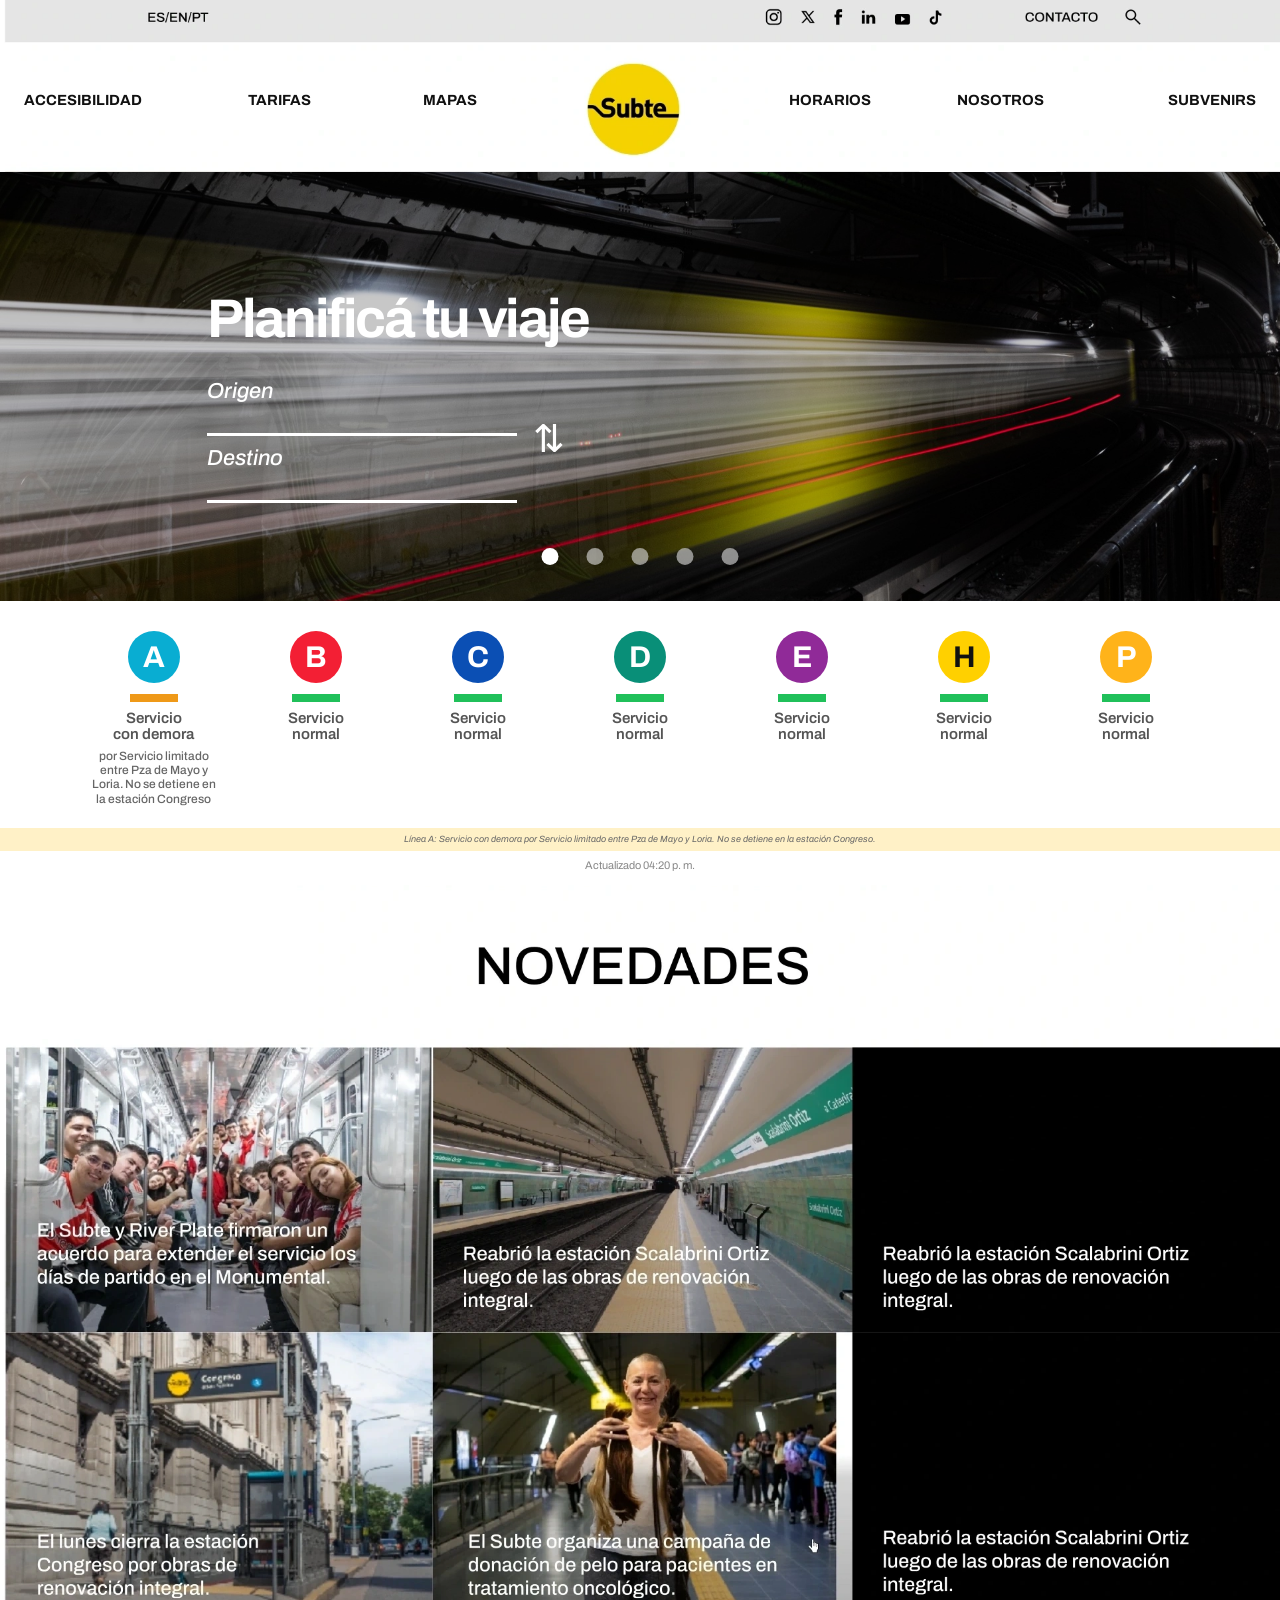
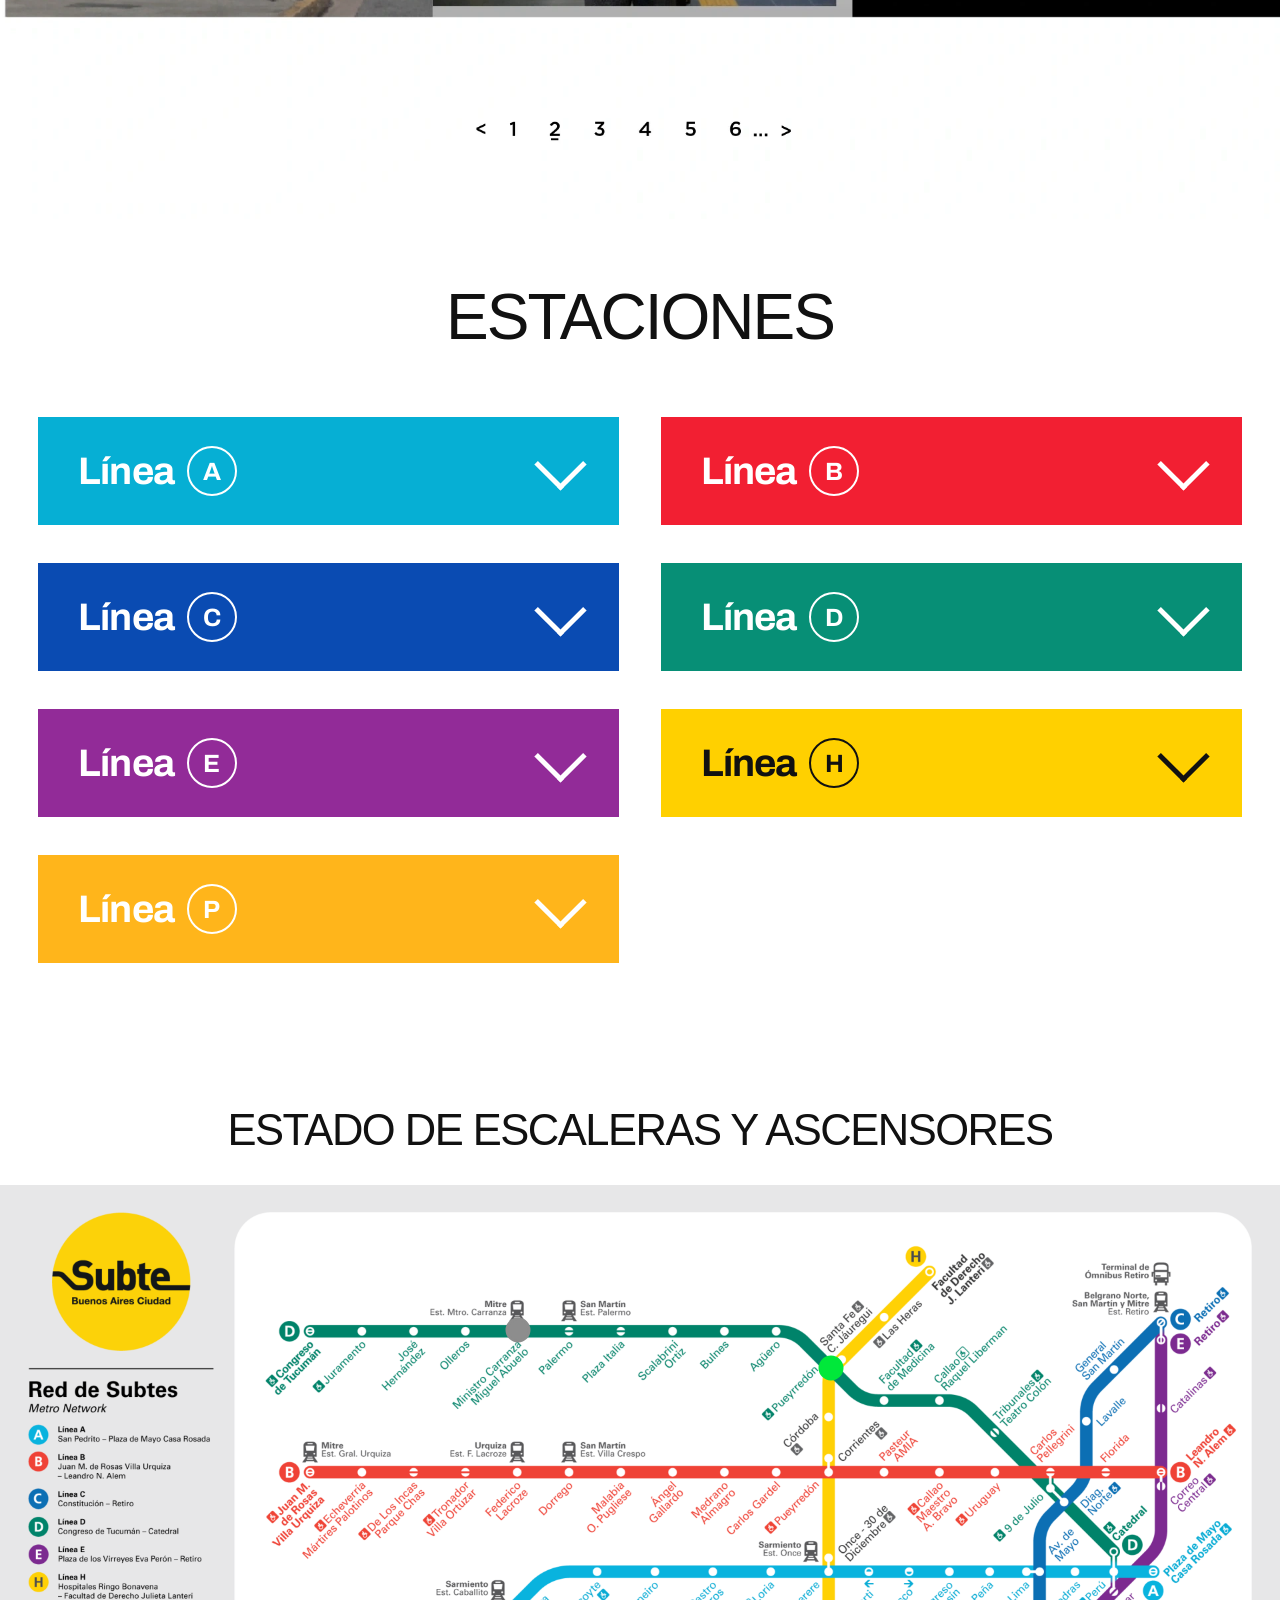
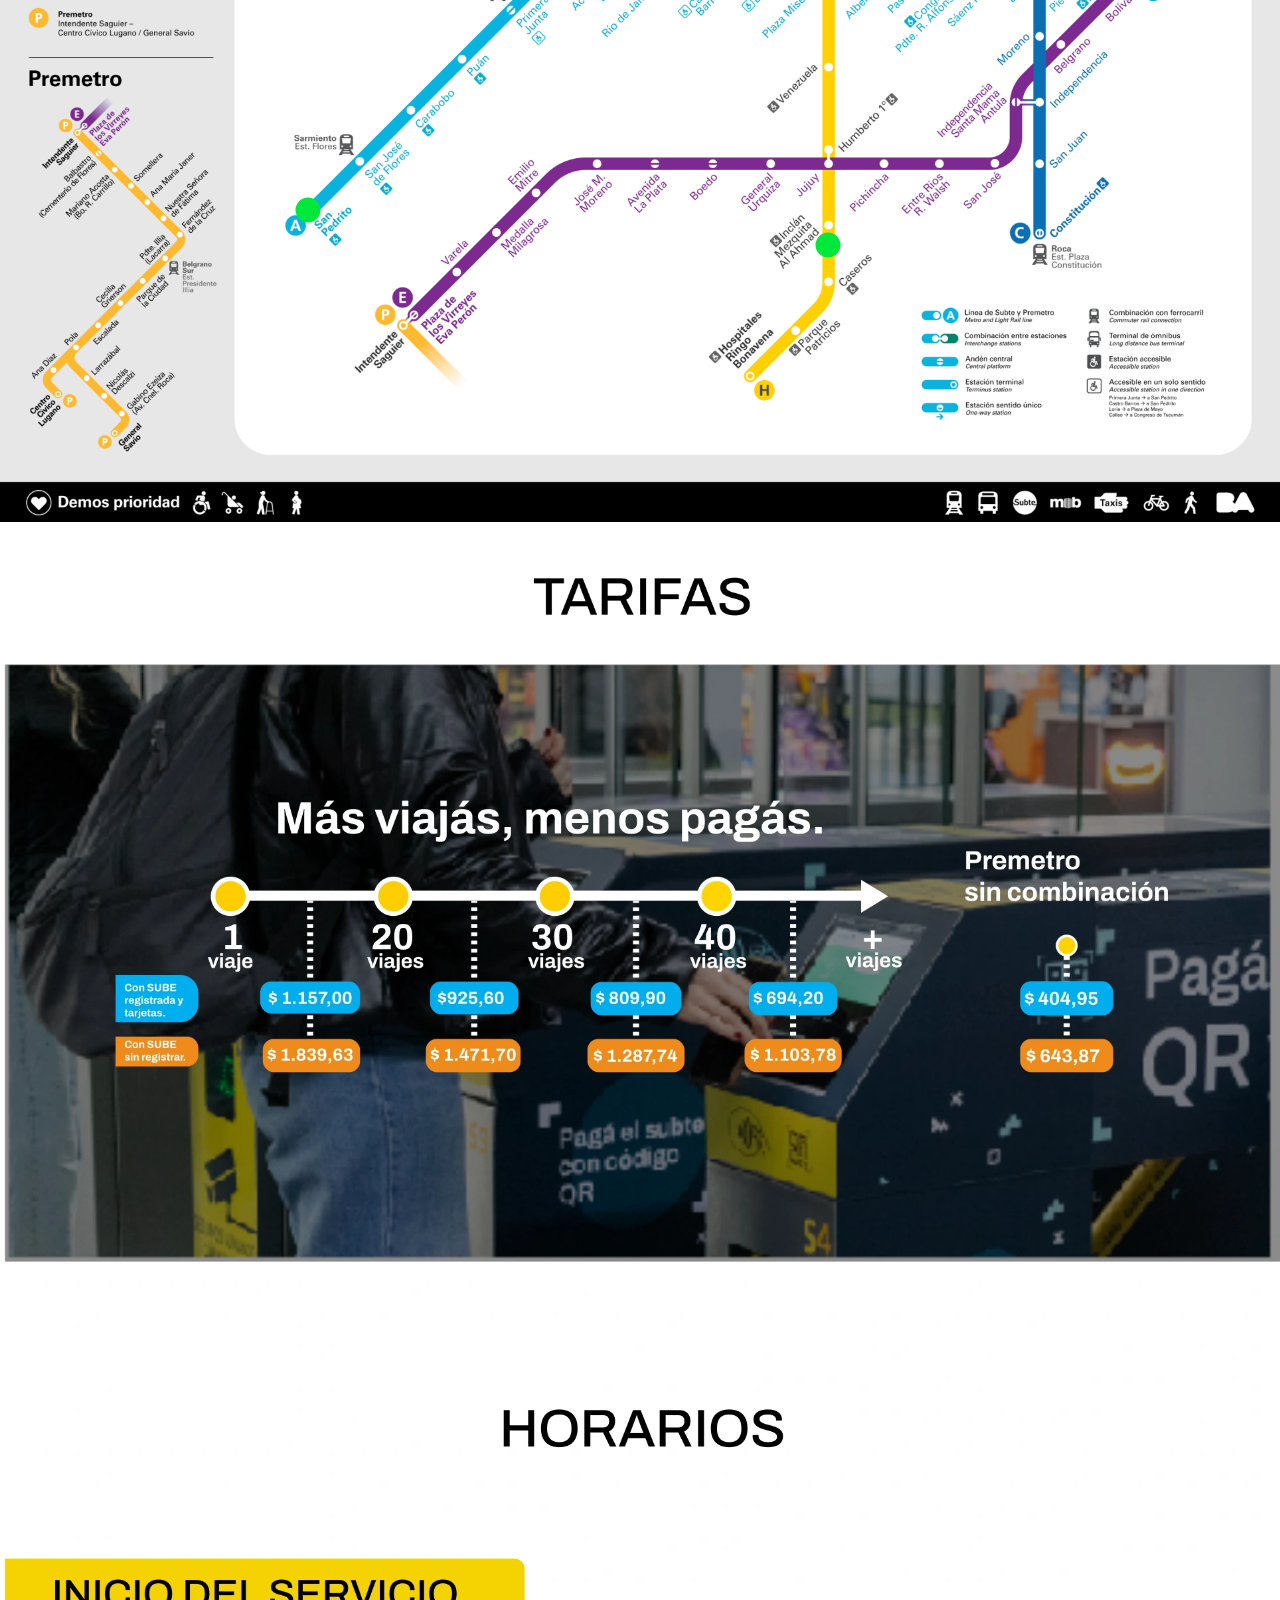
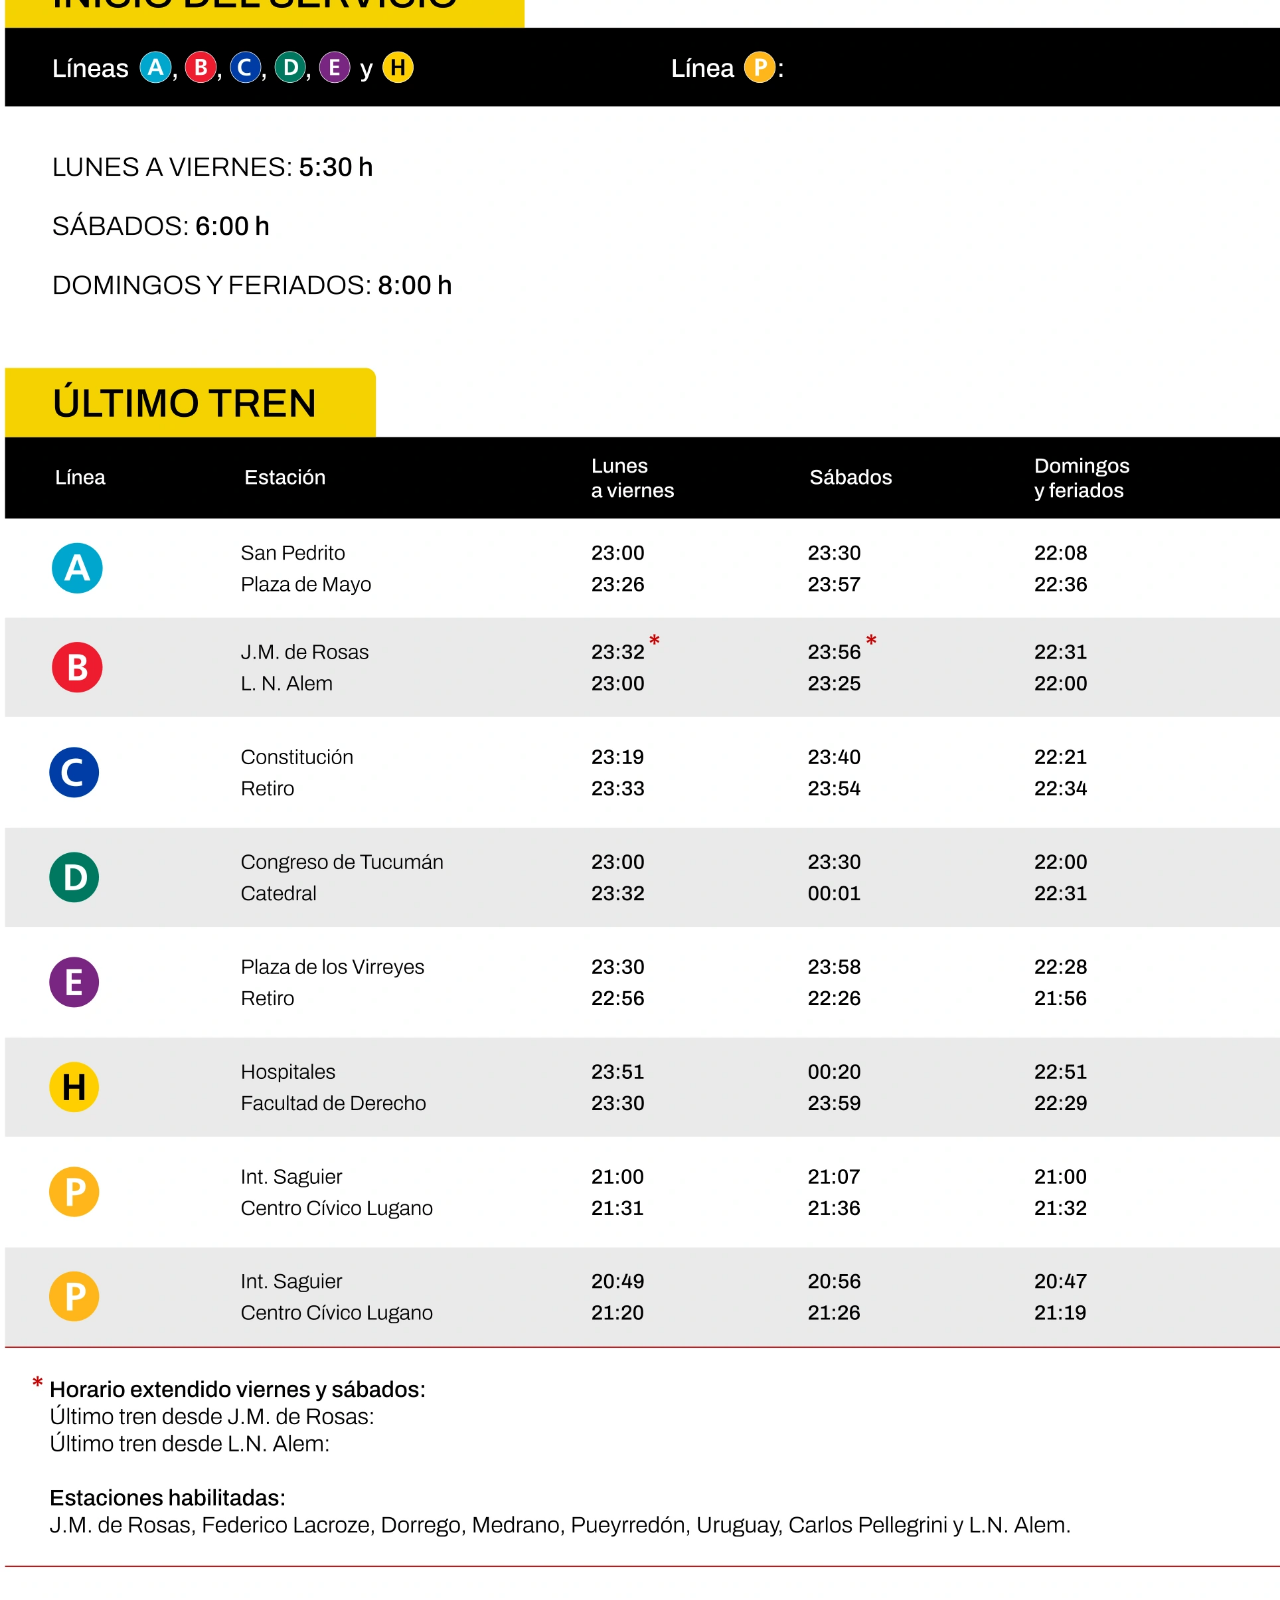
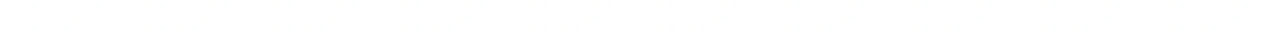
==== commit 6a56b69e: "Add files via upload" ====
--- a/index.html
+++ b/index.html
@@ -9,7 +9,7 @@
 <link href="https://fonts.googleapis.com" rel="preconnect"/>
 <link crossorigin="" href="https://fonts.gstatic.com" rel="preconnect"/>
 <link href="https://fonts.googleapis.com/css2?family=Archivo:wght@500;600;700&amp;display=swap" rel="stylesheet"/>
-<link href="styles_v29.css?v=75" rel="stylesheet"/></head><body>
+<link href="styles_v29.css?v=76" rel="stylesheet"/></head><body>
 <div class="exact-header" id="top">
 <div aria-hidden="true" class="nosotros-cleanup"></div>
 <img alt="Encabezado del sitio" src="header_v29.webp?v=75"/>
--- a/styles_v29.css
+++ b/styles_v29.css
@@ -4254,3 +4254,54 @@
 .alert-strip, .status-ticker, .service-ticker {
   display: none !important;
 }
+
+/* ============================================================
+   V76 — DESKTOP: ESTADO DE LA RED MÁS GRANDE
+   Sólo afecta pantallas de escritorio.
+   ============================================================ */
+@media (min-width:901px){
+  .desktop-live-status{
+    padding:30px 7% 0 !important;
+  }
+
+  .desktop-status-grid{
+    max-width:1220px !important;
+    gap:34px !important;
+    margin-bottom:22px !important;
+  }
+
+  .desktop-status-item{
+    min-width:102px !important;
+  }
+
+  .desktop-line-badge{
+    width:52px !important;
+    height:52px !important;
+    min-width:52px !important;
+    min-height:52px !important;
+    font-size:30px !important;
+  }
+
+  .desktop-status-bar{
+    width:48px !important;
+    height:8px !important;
+    margin:11px 0 8px !important;
+  }
+
+  .desktop-status-label{
+    font-size:15px !important;
+    line-height:1.08 !important;
+  }
+
+  .desktop-status-reason{
+    max-width:165px !important;
+    margin-top:7px !important;
+    font-size:12px !important;
+    line-height:1.18 !important;
+  }
+
+  .desktop-live-meta{
+    padding:8px 0 14px !important;
+    font-size:11px !important;
+  }
+}
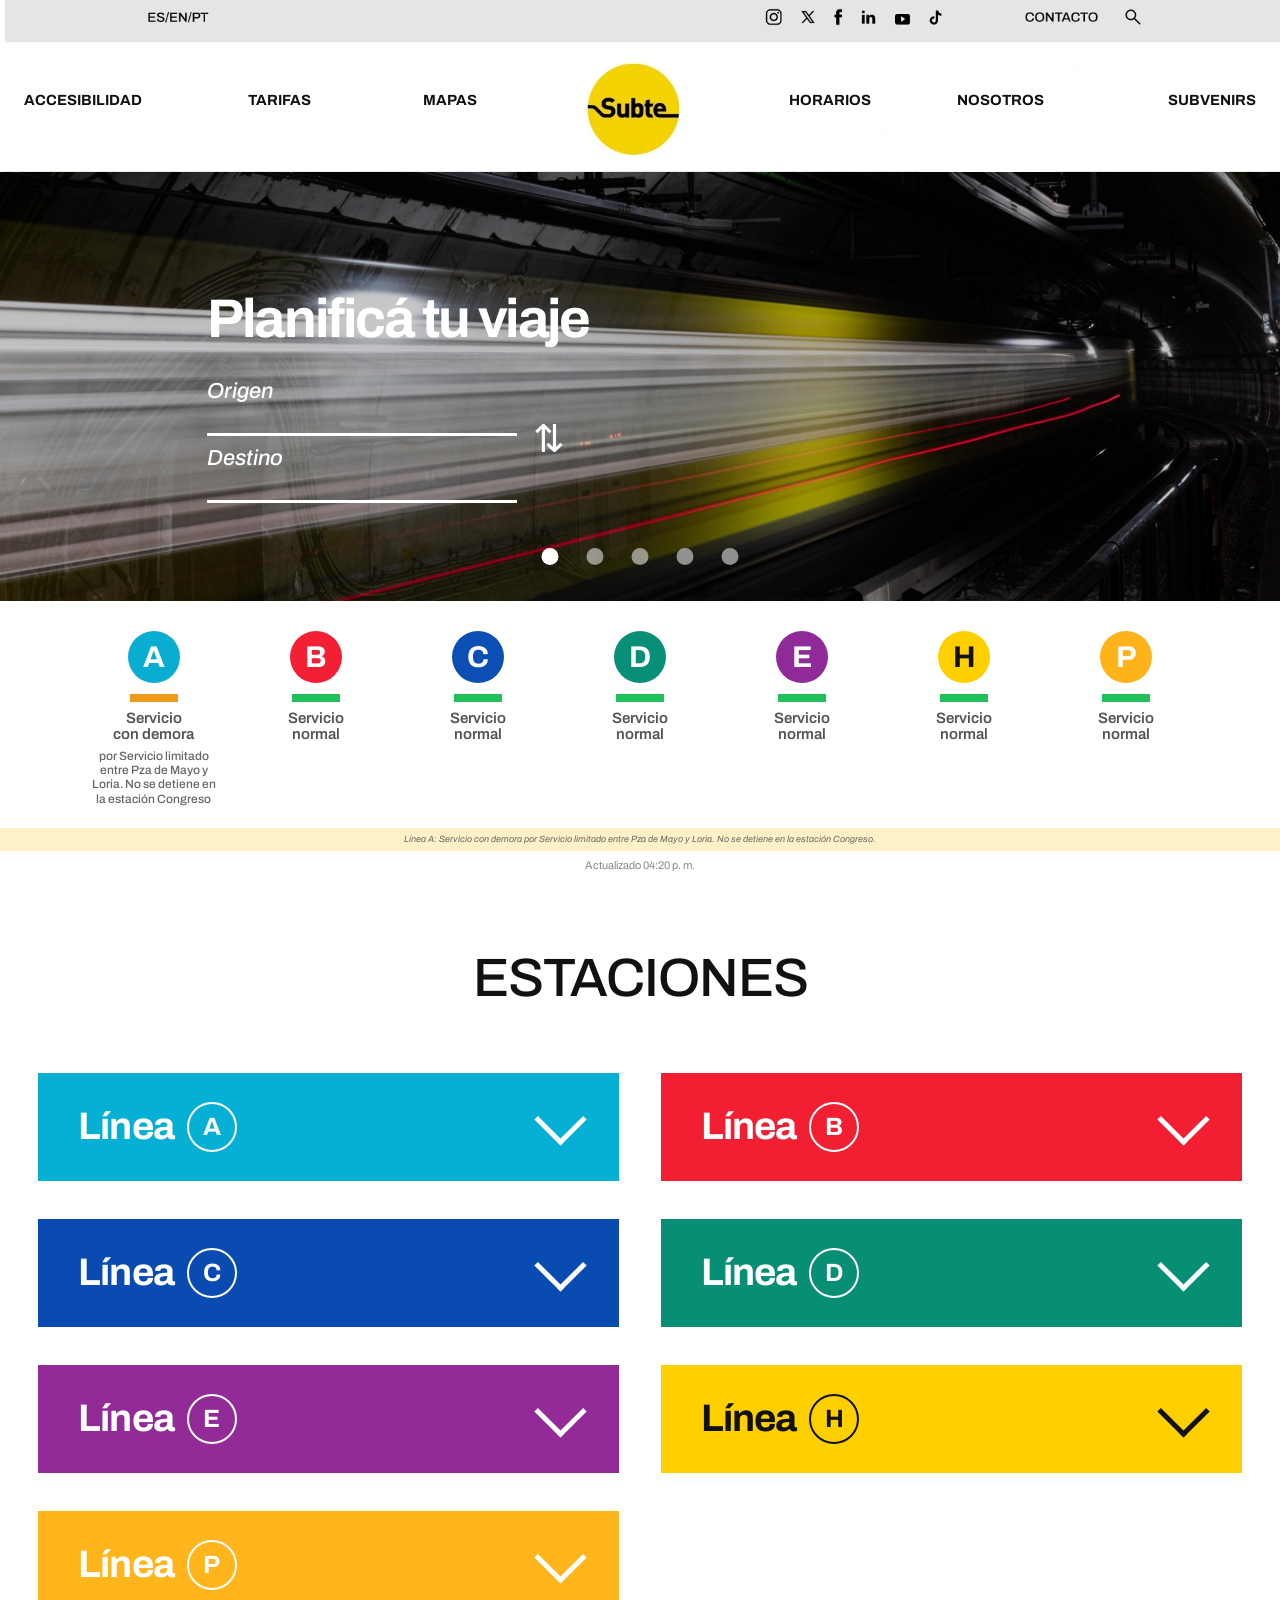
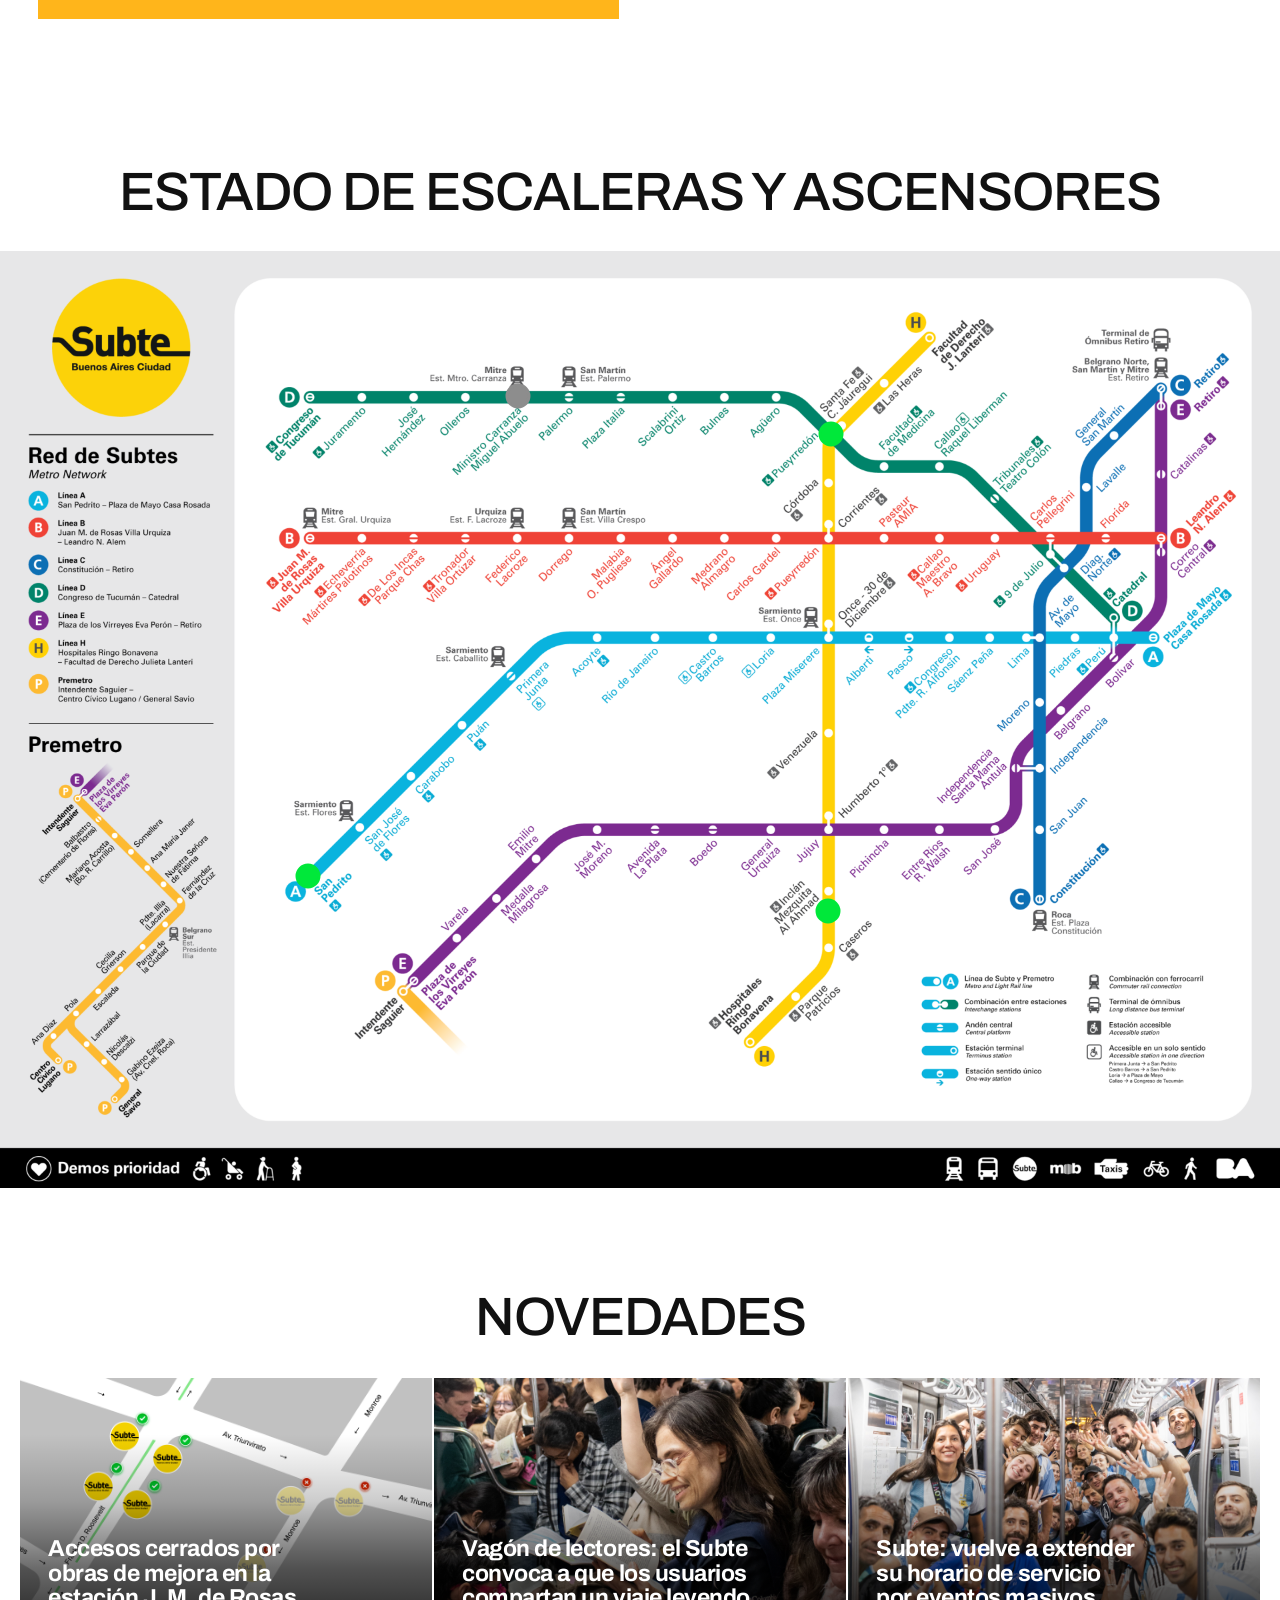
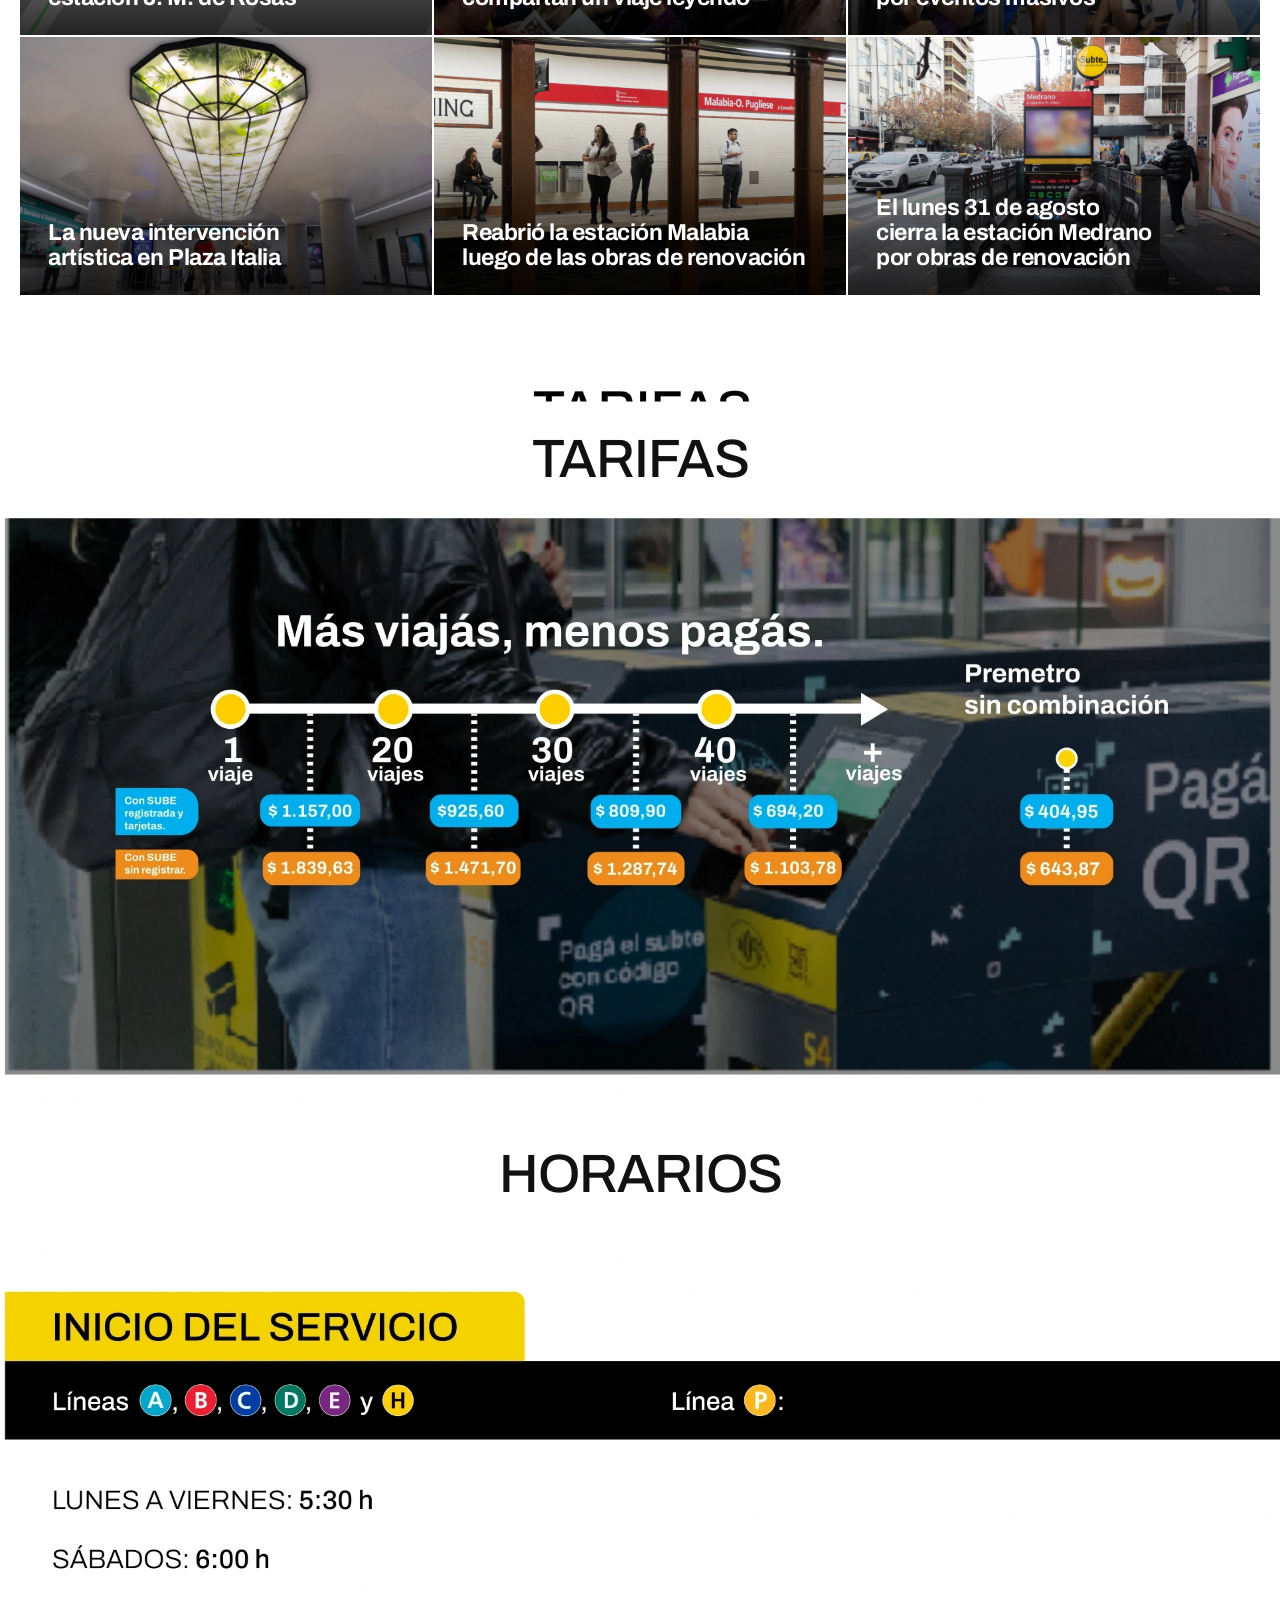
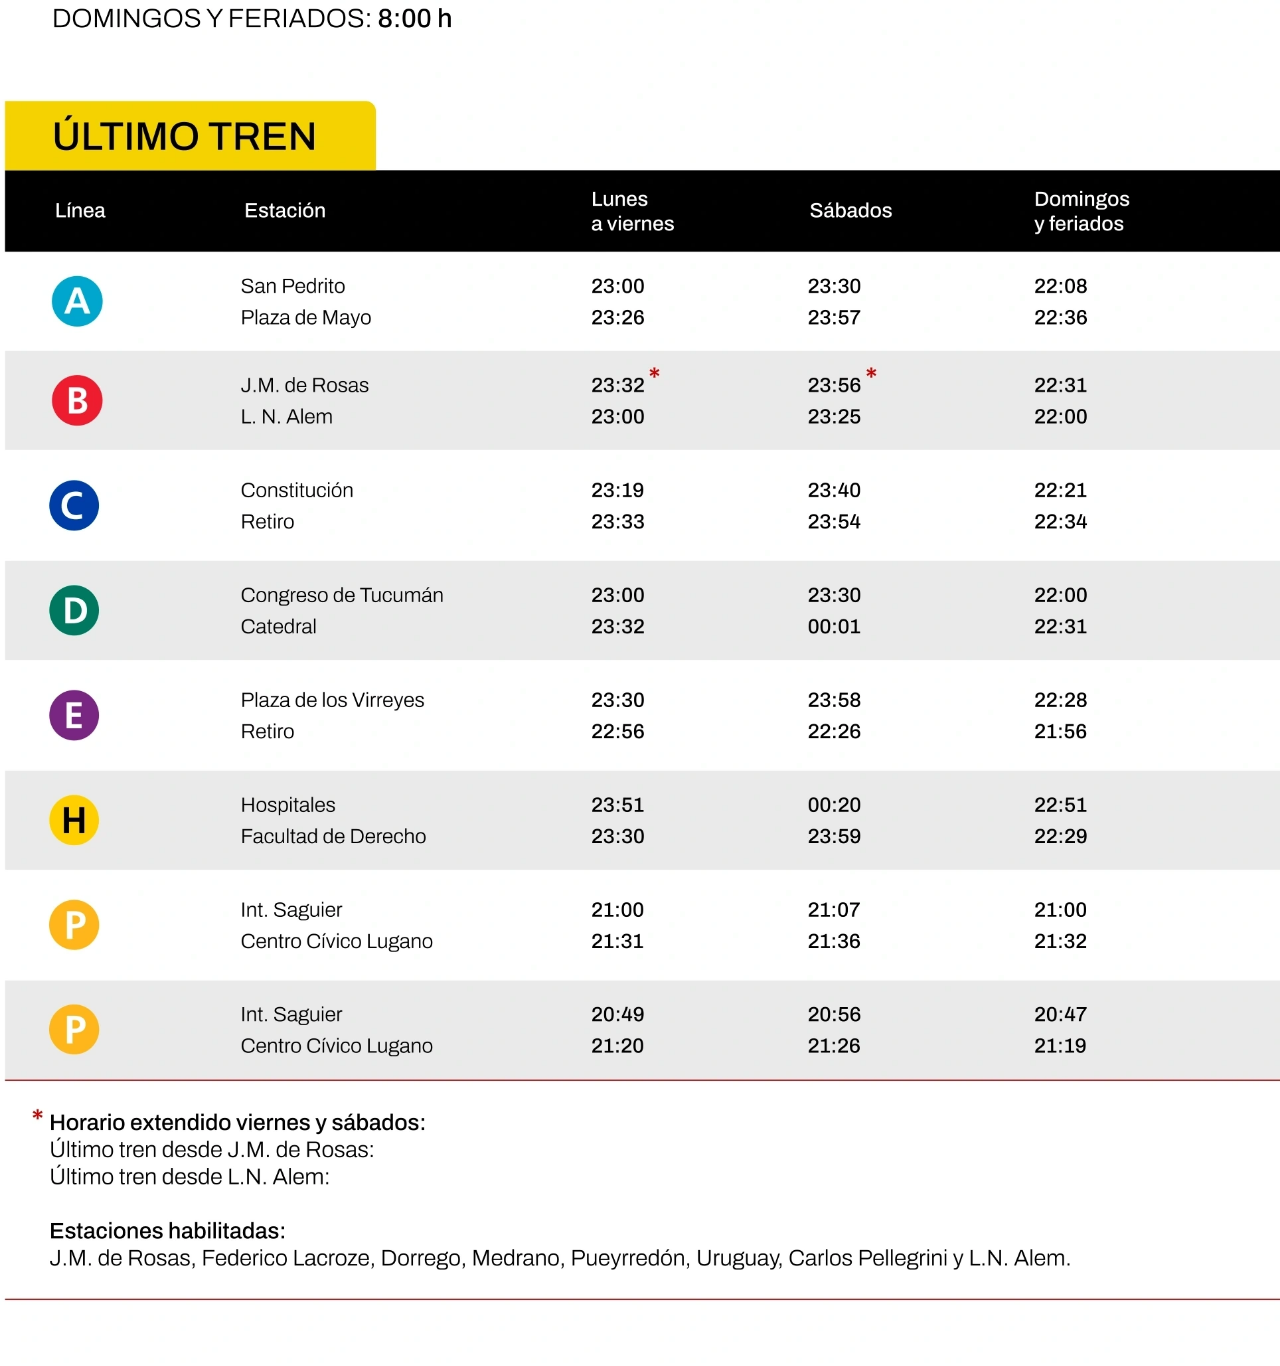
==== commit 5e5483e3: "Add files via upload" ====
--- a/index.html
+++ b/index.html
@@ -9,7 +9,7 @@
 <link href="https://fonts.googleapis.com" rel="preconnect"/>
 <link crossorigin="" href="https://fonts.gstatic.com" rel="preconnect"/>
 <link href="https://fonts.googleapis.com/css2?family=Archivo:wght@500;600;700&amp;display=swap" rel="stylesheet"/>
-<link href="styles_v29.css?v=76" rel="stylesheet"/></head><body>
+<link href="styles_v29.css?v=82" rel="stylesheet"/></head><body>
 <div class="exact-header" id="top">
 <div aria-hidden="true" class="nosotros-cleanup"></div>
 <img alt="Encabezado del sitio" src="header_v29.webp?v=75"/>
@@ -145,7 +145,7 @@
 
 <div class="mobile-live-meta" data-live-meta=""></div></div>
 </section>
-<img alt="Novedades" class="mid-mobile-content" src="mid_mobile_content.webp?v=75"/>
+
 <div class="service-reason-wrap">
 <section aria-label="Estado del servicio" class="desktop-live-status">
 <div class="desktop-status-grid">
@@ -176,7 +176,7 @@
   </div>
 <div class="desktop-live-meta" data-live-meta=""></div>
 </section>
-<img alt="Novedades" class="mid-live-content" src="mid_live_content.webp?v=75"/>
+
 </div>
 <section class="stations">
 <h2>ESTACIONES</h2>
@@ -238,9 +238,48 @@
 </section>
 <span class="section-anchor" id="tarifas"></span>
 <span class="section-anchor" id="nosotros"></span>
+
+<section class="novedades-real" id="novedades">
+  <h2>NOVEDADES</h2>
+  <div class="novedades-grid">
+    <article class="novedad-card">
+      <img src="assets/novedad_rosas.png" alt="">
+      <div class="novedad-gradient"></div>
+      <h3>Accesos cerrados por obras de mejora en la estación J. M. de Rosas</h3>
+    </article>
+    <article class="novedad-card">
+      <img src="assets/novedad_lectores.jpg" alt="">
+      <div class="novedad-gradient"></div>
+      <h3>Vagón de lectores: el Subte convoca a que los usuarios compartan un viaje leyendo</h3>
+    </article>
+    <article class="novedad-card">
+      <img src="assets/novedad_eventos.jpg" alt="">
+      <div class="novedad-gradient"></div>
+      <h3>Subte: vuelve a extender su horario de servicio por eventos masivos</h3>
+    </article>
+    <article class="novedad-card">
+      <img src="assets/novedad_plaza_italia.jpg" alt="">
+      <div class="novedad-gradient"></div>
+      <h3>La nueva intervención artística en Plaza Italia</h3>
+    </article>
+    <article class="novedad-card">
+      <img src="assets/novedad_malabia.jpg" alt="">
+      <div class="novedad-gradient"></div>
+      <h3>Reabrió la estación Malabia luego de las obras de renovación</h3>
+    </article>
+    <article class="novedad-card">
+      <img src="assets/novedad_medrano.jpg" alt="">
+      <div class="novedad-gradient"></div>
+      <h3>El lunes 31 de agosto cierra la estación Medrano por obras de renovación</h3>
+    </article>
+  </div>
+</section>
+
 <div class="lower-wrap">
+<h2 class="desktop-lower-heading desktop-tarifas-heading">TARIFAS</h2>
+<h2 class="desktop-lower-heading desktop-horarios-heading">HORARIOS</h2>
 <span class="lower-anchor lower-horarios" id="horarios"></span>
-<img alt="Tarifas y horarios" class="svgpart" src="lower_v29.webp?v=30"/>
+<img alt="Tarifas y horarios" class="svgpart" src="lower_v29.webp?v=82"/>
 <div class="mobile-lower">
 <section aria-label="Tarifas" class="mobile-fares">
 <h2>TARIFAS</h2>
@@ -475,4 +514,4 @@
     });
   });
 });
-</script><script src="carousel_clean.js?v=67"></script><script src="status-config.js?v=72"></script><script src="status-live.js?v=73"></script></body></html>+</script><script src="carousel_clean.js?v=67"></script><script src="status-config.js?v=77"></script><script src="status-live.js?v=77"></script></body></html>
--- a/styles_v29.css
+++ b/styles_v29.css
@@ -4305,3 +4305,303 @@
     font-size:11px !important;
   }
 }
+
+/* ============================================================
+   V78 — NOVEDADES REHECHAS COMO CONTENIDO REAL
+   ============================================================ */
+
+.novedades-real{
+  width:100% !important;
+  background:#fff !important;
+  padding:54px 20px 60px !important;
+}
+
+.novedades-real h2{
+  margin:0 0 34px !important;
+  text-align:center !important;
+  font-family:"Archivo","ArchivoWeb",Arial,sans-serif !important;
+  font-size:54px !important;
+  line-height:1 !important;
+  font-weight:500 !important;
+  color:#111 !important;
+}
+
+.novedades-grid{
+  display:grid !important;
+  grid-template-columns:repeat(3,minmax(0,1fr)) !important;
+  gap:2px !important;
+  max-width:1500px !important;
+  margin:0 auto !important;
+}
+
+.novedad-card{
+  position:relative !important;
+  overflow:hidden !important;
+  aspect-ratio:16/10 !important;
+  background:#111 !important;
+}
+
+.novedad-card img{
+  display:block !important;
+  width:100% !important;
+  height:100% !important;
+  object-fit:cover !important;
+  transition:transform .25s ease !important;
+}
+
+.novedad-card:hover img{
+  transform:scale(1.025) !important;
+}
+
+.novedad-gradient{
+  position:absolute !important;
+  inset:0 !important;
+  background:linear-gradient(
+    to top,
+    rgba(0,0,0,.82) 0%,
+    rgba(0,0,0,.58) 26%,
+    rgba(0,0,0,.20) 52%,
+    rgba(0,0,0,0) 78%
+  ) !important;
+  pointer-events:none !important;
+}
+
+.novedad-card h3{
+  position:absolute !important;
+  left:28px !important;
+  right:28px !important;
+  bottom:24px !important;
+  margin:0 !important;
+  color:#fff !important;
+  font-family:"Archivo","ArchivoWeb",Arial,sans-serif !important;
+  font-size:clamp(20px,1.8vw,30px) !important;
+  line-height:1.08 !important;
+  font-weight:700 !important;
+  letter-spacing:-.02em !important;
+  text-wrap:balance !important;
+}
+
+@media(max-width:900px){
+  .novedades-real{
+    padding:38px 14px 44px !important;
+  }
+
+  .novedades-real h2{
+    font-size:40px !important;
+    margin-bottom:24px !important;
+  }
+
+  .novedades-grid{
+    grid-template-columns:1fr !important;
+    gap:14px !important;
+    max-width:680px !important;
+  }
+
+  .novedad-card{
+    aspect-ratio:4/3 !important;
+    border-radius:0 !important;
+  }
+
+  .novedad-card h3{
+    left:20px !important;
+    right:20px !important;
+    bottom:18px !important;
+    font-size:24px !important;
+    line-height:1.08 !important;
+  }
+
+  .novedad-gradient{
+    background:linear-gradient(
+      to top,
+      rgba(0,0,0,.88) 0%,
+      rgba(0,0,0,.62) 30%,
+      rgba(0,0,0,.24) 56%,
+      rgba(0,0,0,0) 80%
+    ) !important;
+  }
+}
+
+@media(max-width:600px){
+  .novedades-real{
+    padding:30px 10px 38px !important;
+  }
+
+  .novedades-real h2{
+    font-size:34px !important;
+    margin-bottom:20px !important;
+  }
+
+  .novedad-card{
+    aspect-ratio:5/4 !important;
+  }
+
+  .novedad-card h3{
+    left:16px !important;
+    right:16px !important;
+    bottom:15px !important;
+    font-size:20px !important;
+  }
+}
+
+/* V79 — NOVEDADES: título igualado a los encabezados de MAPAS/HORARIOS */
+.novedades-real h2 {
+  font-size: 42px !important;
+}
+
+@media(max-width:900px){
+  .novedades-real h2 {
+    font-size: 32px !important;
+  }
+}
+
+@media(max-width:600px){
+  .novedades-real h2 {
+    font-size: 32px !important;
+  }
+}
+
+/* V80 — correcciones puntuales solicitadas */
+
+/* NOVEDADES: mismo tamaño visual que los títulos principales MAPAS/HORARIOS */
+#novedades h1,
+#novedades h2,
+#novedades .section-title,
+.novedades h1,
+.novedades h2,
+.novedades .section-title,
+.novedades-real h1,
+.novedades-real h2,
+.novedades-real .section-title {
+  font-size: 42px !important;
+  line-height: 1.05 !important;
+}
+
+/* Reducir el blanco entre HORARIOS y TARIFAS */
+#horarios,
+.horarios-section {
+  margin-bottom: 0 !important;
+  padding-bottom: 28px !important;
+}
+#tarifas,
+.tarifas-section {
+  margin-top: 0 !important;
+  padding-top: 28px !important;
+}
+
+@media (max-width: 900px) {
+  #novedades h1,
+  #novedades h2,
+  #novedades .section-title,
+  .novedades h1,
+  .novedades h2,
+  .novedades .section-title,
+  .novedades-real h1,
+  .novedades-real h2,
+  .novedades-real .section-title {
+    font-size: 32px !important;
+  }
+
+  #horarios,
+  .horarios-section {
+    padding-bottom: 18px !important;
+  }
+  #tarifas,
+  .tarifas-section {
+    padding-top: 18px !important;
+  }
+}
+
+/* ============================================================
+   V81 — CORRECCIÓN REAL DE TÍTULO Y ESPACIADO
+   ============================================================ */
+
+/* Desktop section-title scale matched to HORARIOS / TARIFAS artwork */
+@media (min-width:901px){
+  section#novedades.novedades-real > h2{
+    font-family:"Archivo","ArchivoWeb",Arial,sans-serif !important;
+    font-size:64px !important;
+    line-height:1 !important;
+    font-weight:500 !important;
+    margin:0 0 34px !important;
+  }
+}
+
+/* Mobile keeps the established responsive scale */
+@media (max-width:900px){
+  section#novedades.novedades-real > h2{
+    font-size:34px !important;
+    line-height:1 !important;
+  }
+}
+
+/* ============================================================
+   V82 — TODOS LOS TÍTULOS DE SECCIÓN CON EL MISMO TAMAÑO
+   ESTACIONES / ESTADO DE ESCALERAS Y ASCENSORES /
+   NOVEDADES / TARIFAS / HORARIOS
+   ============================================================ */
+
+:root{
+  --section-title-desktop:54px;
+  --section-title-mobile:34px;
+}
+
+/* Desktop */
+@media (min-width:901px){
+  .stations > h2,
+  .map-section > h2,
+  section#novedades.novedades-real > h2,
+  .desktop-lower-heading{
+    font-family:"Archivo","ArchivoWeb",Arial,sans-serif !important;
+    font-size:var(--section-title-desktop) !important;
+    line-height:1 !important;
+    font-weight:500 !important;
+    letter-spacing:-1px !important;
+    text-align:center !important;
+  }
+
+  .lower-wrap{
+    position:relative !important;
+  }
+
+  .desktop-lower-heading{
+    display:block !important;
+    position:absolute !important;
+    left:0 !important;
+    width:100% !important;
+    margin:0 !important;
+    padding:0 !important;
+    color:#111 !important;
+    z-index:5 !important;
+    pointer-events:none !important;
+    transform:translateY(-50%) !important;
+  }
+
+  /* Positions correspond to the original title locations in lower_v29.webp */
+  .desktop-tarifas-heading{
+    top:4.0% !important;
+  }
+
+  .desktop-horarios-heading{
+    top:31.4% !important;
+  }
+}
+
+/* Mobile/tablet: all five headings use exactly the same size too */
+@media (max-width:900px){
+  .stations > h2,
+  .map-section > h2,
+  section#novedades.novedades-real > h2,
+  .mobile-fares > h2,
+  .mobile-schedule > h2{
+    font-family:"Archivo","ArchivoWeb",Arial,sans-serif !important;
+    font-size:var(--section-title-mobile) !important;
+    line-height:1 !important;
+    font-weight:500 !important;
+    letter-spacing:-.5px !important;
+    text-align:center !important;
+  }
+
+  .desktop-lower-heading{
+    display:none !important;
+  }
+}
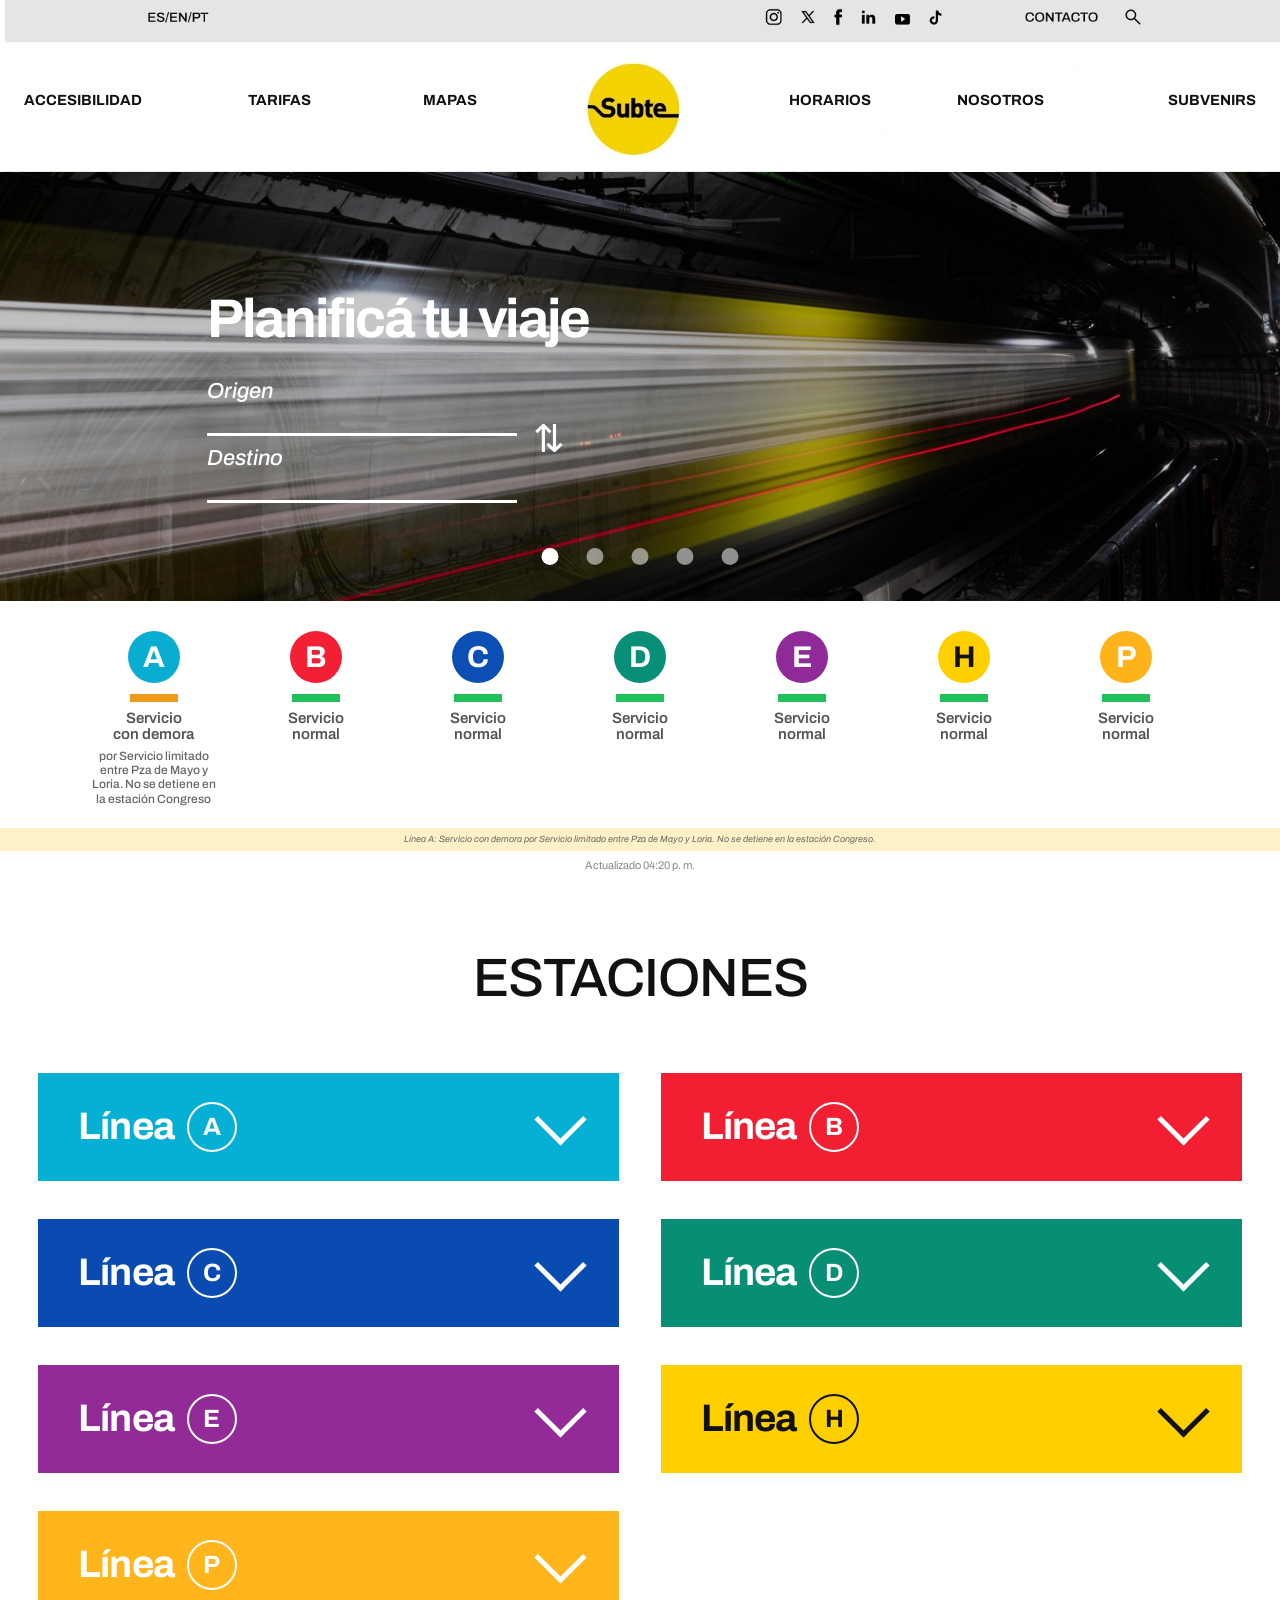
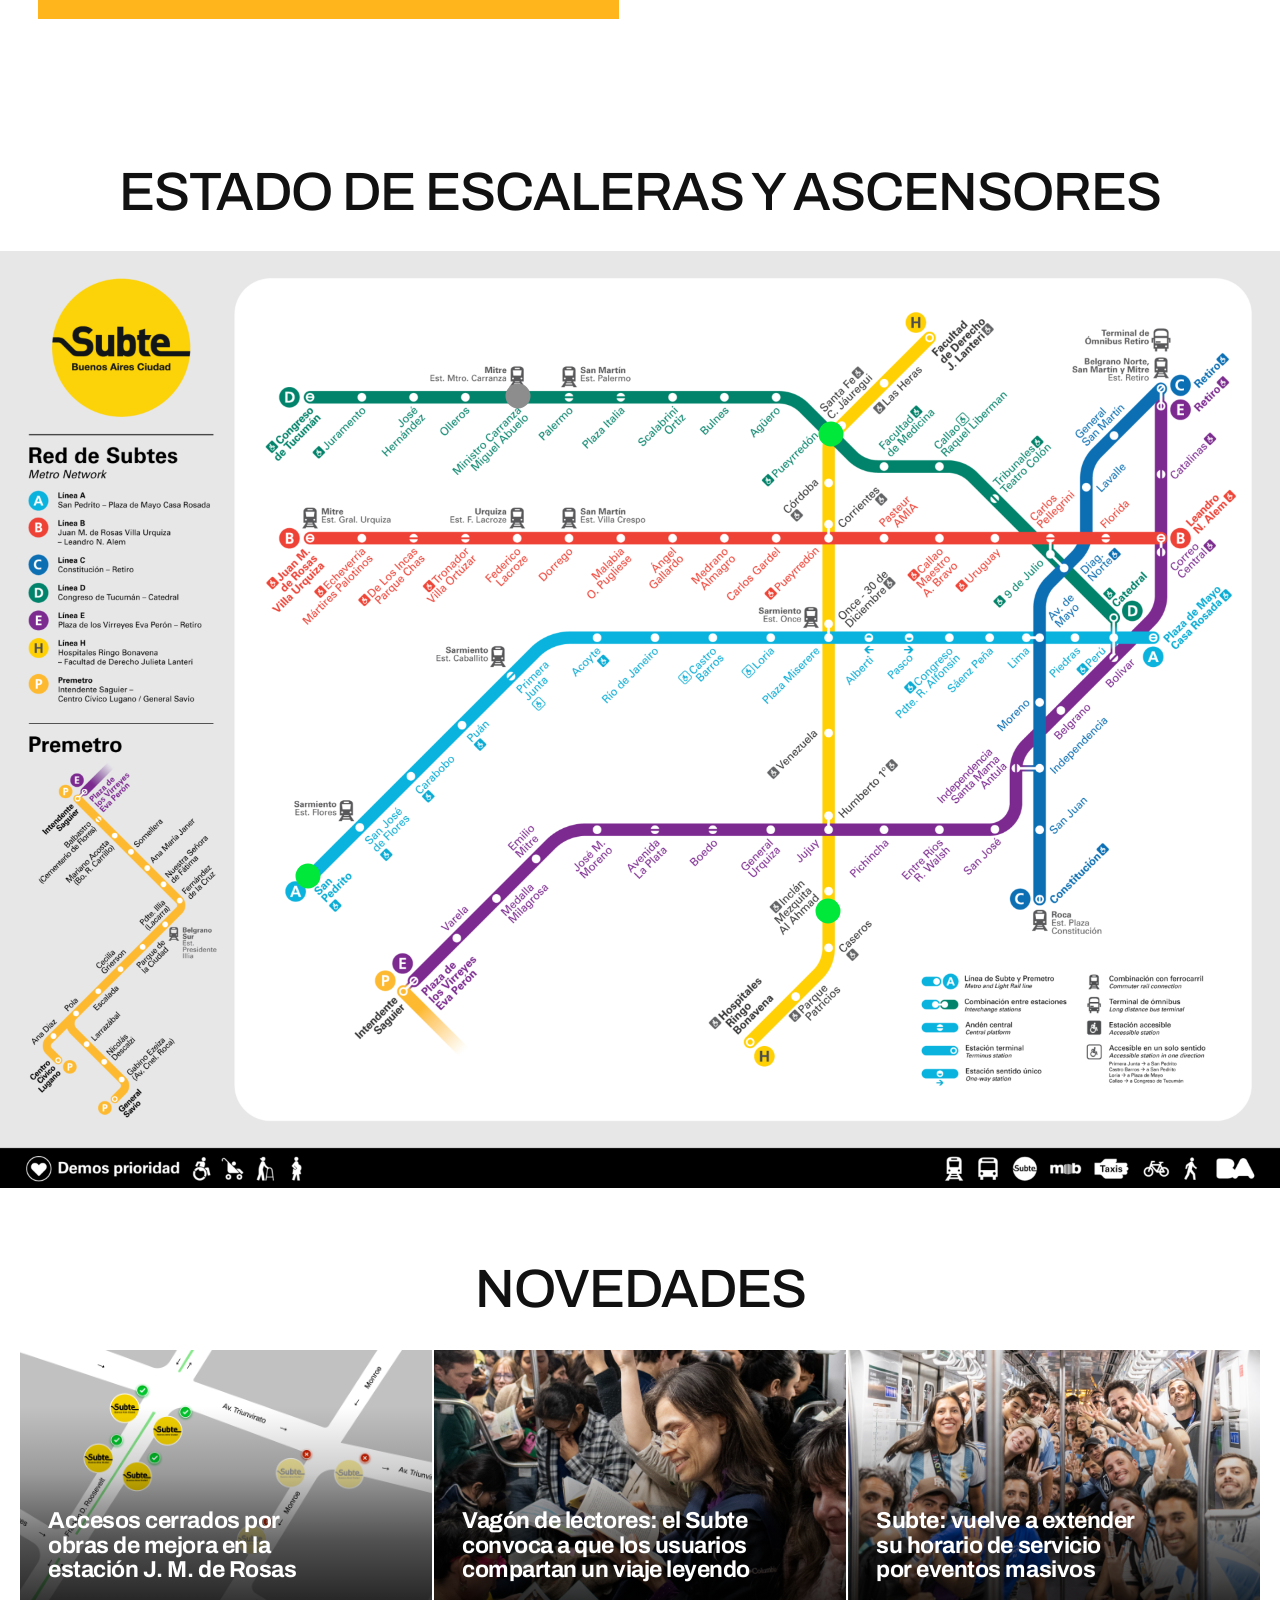
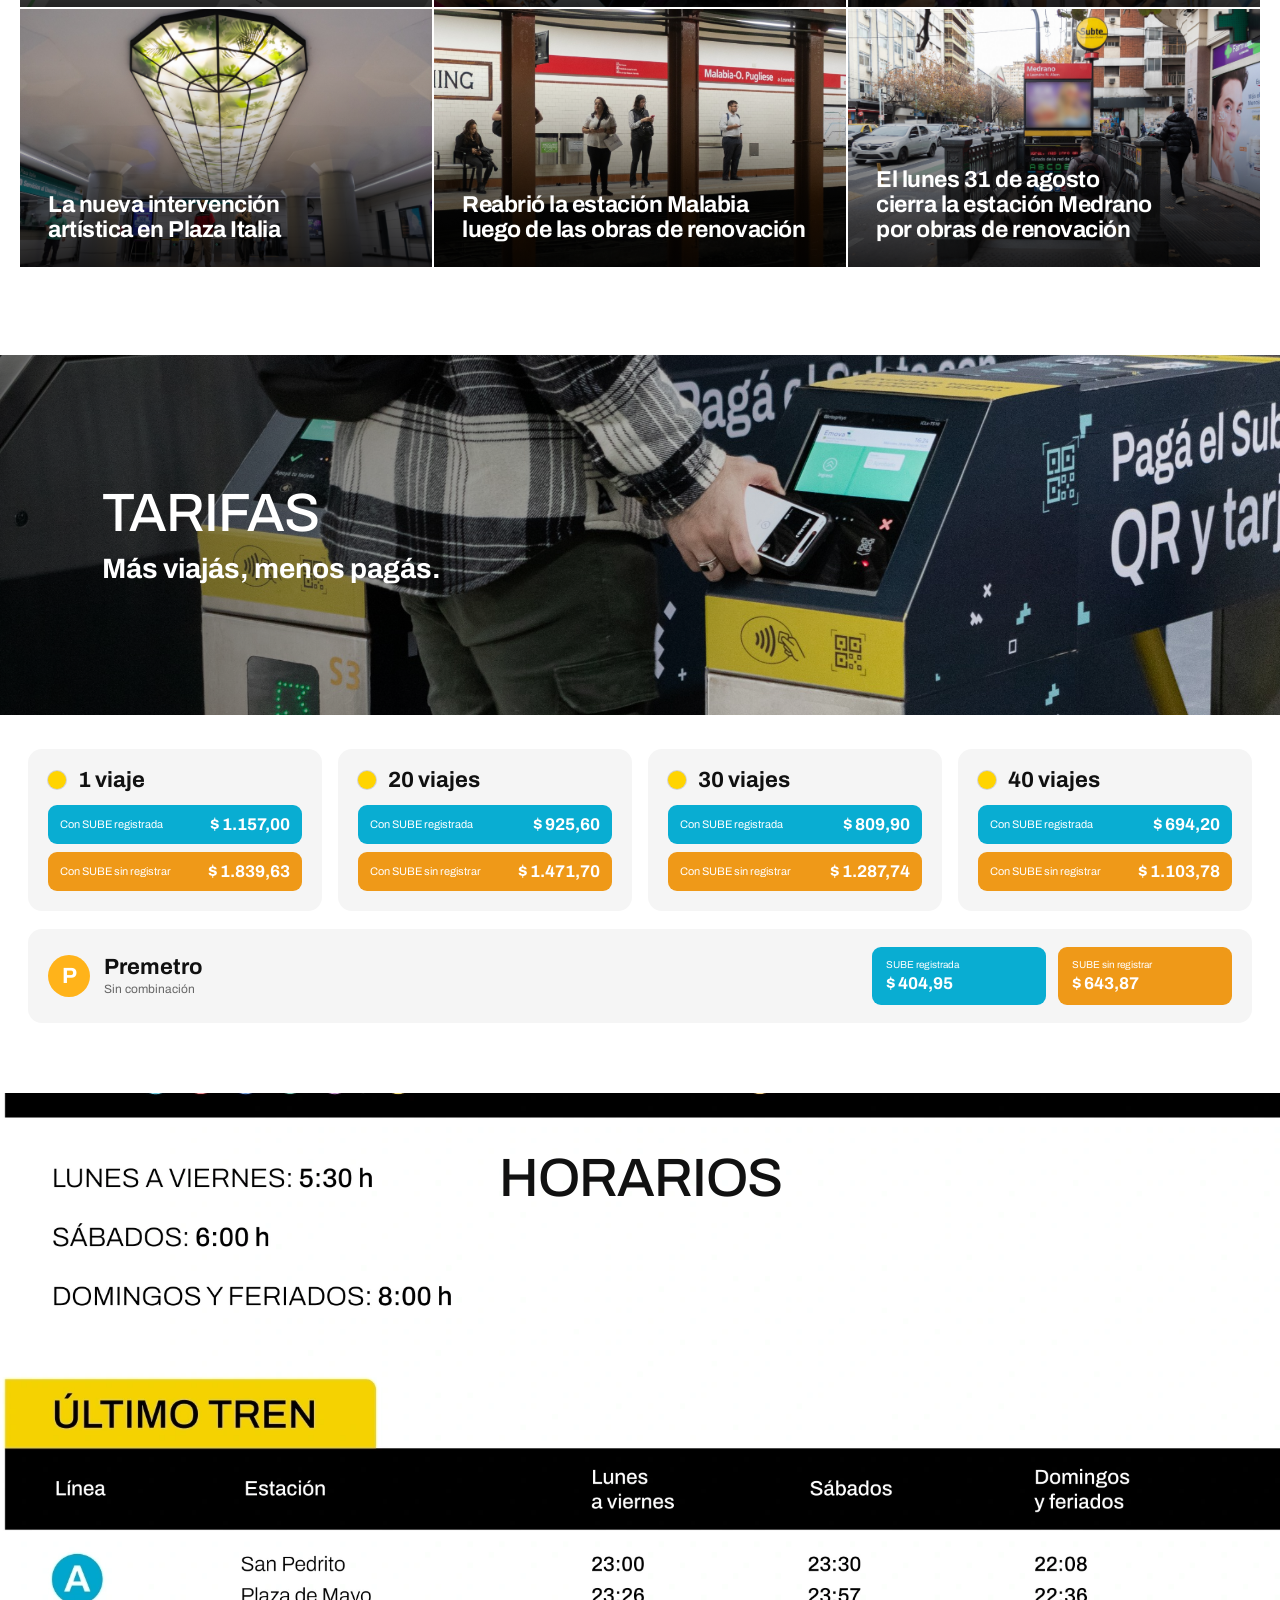
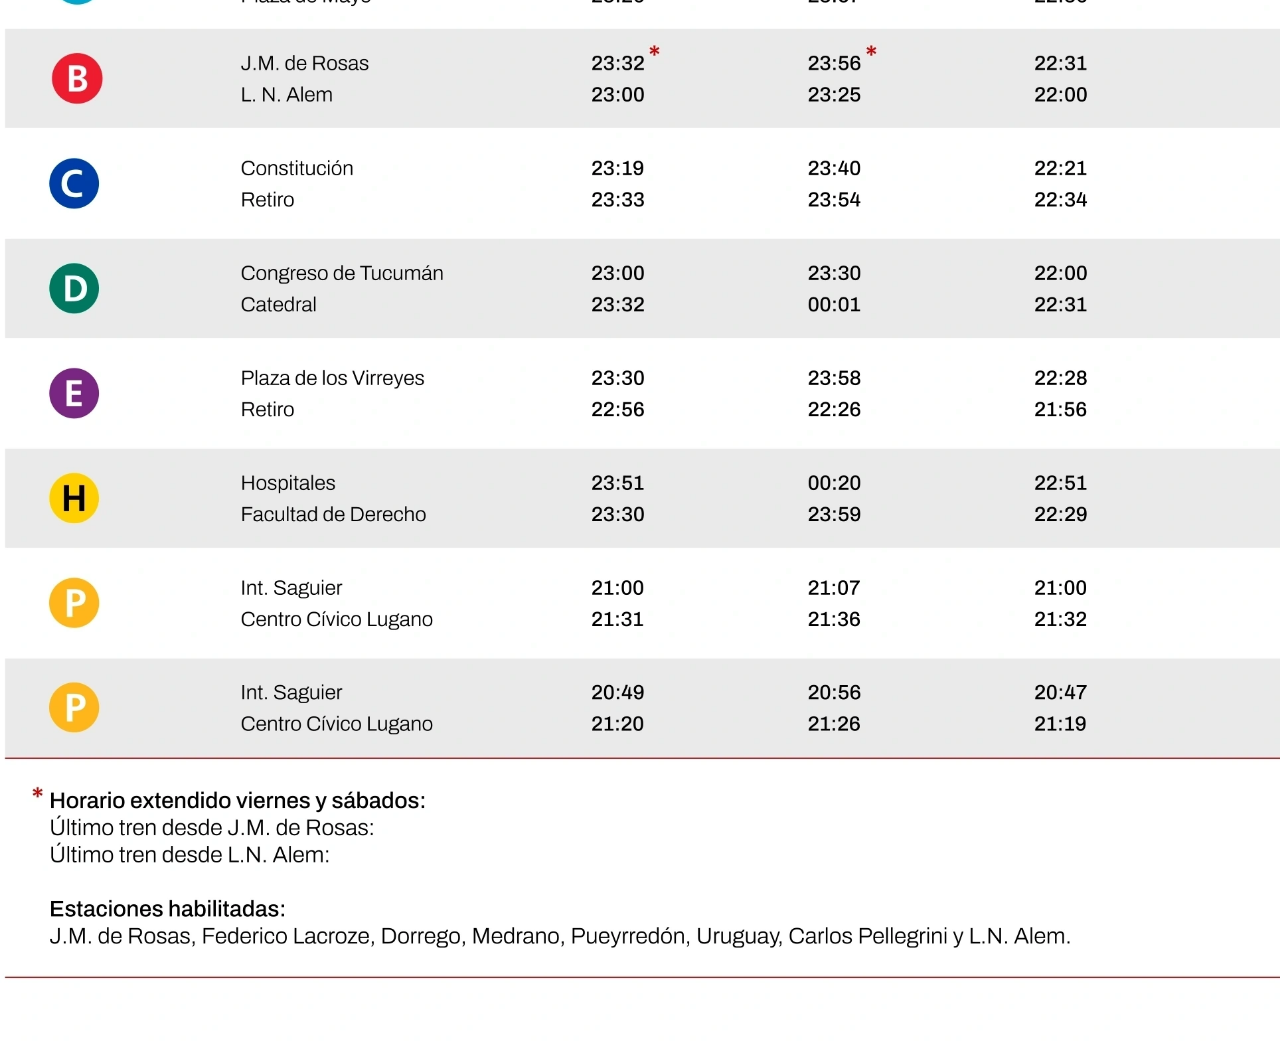
==== commit 06ebff15: "Add files via upload" ====
--- a/index.html
+++ b/index.html
@@ -9,14 +9,14 @@
 <link href="https://fonts.googleapis.com" rel="preconnect"/>
 <link crossorigin="" href="https://fonts.gstatic.com" rel="preconnect"/>
 <link href="https://fonts.googleapis.com/css2?family=Archivo:wght@500;600;700&amp;display=swap" rel="stylesheet"/>
-<link href="styles_v29.css?v=82" rel="stylesheet"/></head><body>
+<link href="styles_v29.css?v=85" rel="stylesheet"/></head><body>
 <div class="exact-header" id="top">
 <div aria-hidden="true" class="nosotros-cleanup"></div>
 <img alt="Encabezado del sitio" src="header_v29.webp?v=75"/>
 <!-- Real navigation row: the words themselves are the links -->
 <div class="nav-row-mask"></div>
 <nav aria-label="Navegación principal" class="real-nav">
-<a data-scroll="mapas" href="#mapas">ACCESIBILIDAD</a>
+<a data-scroll="accesibilidad" href="#accesibilidad">ACCESIBILIDAD</a>
 <a data-scroll="tarifas" href="#tarifas">TARIFAS</a>
 <a data-scroll="mapas" href="#mapas">MAPAS</a>
 <span aria-hidden="true" class="nav-logo-space"></span>
@@ -178,6 +178,7 @@
 </section>
 
 </div>
+<span class="menu-anchor" id="accesibilidad"></span>
 <section class="stations">
 <h2>ESTACIONES</h2>
 <div class="grid">
@@ -232,12 +233,13 @@
 </article></div>
 </div>
 </section>
-<section class="map-section" id="mapas">
+<span class="menu-anchor" id="mapas"></span>
+<section class="map-section">
 <h2>ESTADO DE ESCALERAS Y ASCENSORES</h2>
 <div class="map-wrap"><div class="map-elevation-wrap"><img alt="Mapa completo de la red de Subte y Premetro" class="map-elevation-base" src="assets/mapa.png"/><button aria-label="Inclán, Línea H: Todos los medios de elevación se encuentran funcionando." class="elevation-marker elevation-marker--ok" data-station="Inclán" style="--x:64.65%;--y:70.48%;" type="button"><span class="elevation-dot"></span><span class="elevation-tooltip"><strong>Inclán:</strong><span>Todos los medios de elevación se encuentran funcionando.</span></span></button><button aria-label="Pueyrredón, Línea D: Todos los medios de elevación se encuentran funcionando." class="elevation-marker elevation-marker--ok" data-station="Pueyrredón" style="--x:64.95%;--y:19.56%;" type="button"><span class="elevation-dot"></span><span class="elevation-tooltip"><strong>Pueyrredón:</strong><span>Todos los medios de elevación se encuentran funcionando.</span></span></button><button aria-label="San Pedrito, Línea A: Todos los medios de elevación se encuentran funcionando." class="elevation-marker elevation-marker--ok" data-station="San Pedrito" style="--x:24.06%;--y:66.71%;" type="button"><span class="elevation-dot"></span><span class="elevation-tooltip"><strong>San Pedrito:</strong><span>Todos los medios de elevación se encuentran funcionando.</span></span></button><button aria-label="Palermo, Línea D: La escalera N°2 no funciona." class="elevation-marker elevation-marker--off" data-station="Palermo" style="--x:40.47%;--y:15.5%;" type="button"><span class="elevation-dot"></span><span class="elevation-tooltip"><strong>Palermo:</strong><span>La escalera N°2 no funciona.</span></span></button></div></div>
 </section>
-<span class="section-anchor" id="tarifas"></span>
-<span class="section-anchor" id="nosotros"></span>
+
+
 
 <section class="novedades-real" id="novedades">
   <h2>NOVEDADES</h2>
@@ -275,11 +277,109 @@
   </div>
 </section>
 
+
+<span class="menu-anchor" id="tarifas"></span>
+<section class="desktop-fares" aria-label="Tarifas">
+  <div class="desktop-fares-photo">
+    <img src="assets/tarifas_molinetes.jpg" alt="">
+    <div class="desktop-fares-photo-overlay"></div>
+    <div class="desktop-fares-photo-copy">
+      <h2>TARIFAS</h2>
+      <p>Más viajás, menos pagás.</p>
+    </div>
+  </div>
+
+  <div class="desktop-fares-content">
+    <div class="desktop-fare-steps">
+      <article class="desktop-fare-step">
+        <div class="desktop-fare-step-head">
+          <span class="desktop-fare-dot"></span>
+          <strong>1 viaje</strong>
+        </div>
+        <div class="desktop-fare-price registered">
+          <small>Con SUBE registrada</small>
+          <b>$ 1.157,00</b>
+        </div>
+        <div class="desktop-fare-price unregistered">
+          <small>Con SUBE sin registrar</small>
+          <b>$ 1.839,63</b>
+        </div>
+      </article>
+
+      <article class="desktop-fare-step">
+        <div class="desktop-fare-step-head">
+          <span class="desktop-fare-dot"></span>
+          <strong>20 viajes</strong>
+        </div>
+        <div class="desktop-fare-price registered">
+          <small>Con SUBE registrada</small>
+          <b>$ 925,60</b>
+        </div>
+        <div class="desktop-fare-price unregistered">
+          <small>Con SUBE sin registrar</small>
+          <b>$ 1.471,70</b>
+        </div>
+      </article>
+
+      <article class="desktop-fare-step">
+        <div class="desktop-fare-step-head">
+          <span class="desktop-fare-dot"></span>
+          <strong>30 viajes</strong>
+        </div>
+        <div class="desktop-fare-price registered">
+          <small>Con SUBE registrada</small>
+          <b>$ 809,90</b>
+        </div>
+        <div class="desktop-fare-price unregistered">
+          <small>Con SUBE sin registrar</small>
+          <b>$ 1.287,74</b>
+        </div>
+      </article>
+
+      <article class="desktop-fare-step">
+        <div class="desktop-fare-step-head">
+          <span class="desktop-fare-dot"></span>
+          <strong>40 viajes</strong>
+        </div>
+        <div class="desktop-fare-price registered">
+          <small>Con SUBE registrada</small>
+          <b>$ 694,20</b>
+        </div>
+        <div class="desktop-fare-price unregistered">
+          <small>Con SUBE sin registrar</small>
+          <b>$ 1.103,78</b>
+        </div>
+      </article>
+    </div>
+
+    <article class="desktop-premetro-card">
+      <div class="desktop-premetro-head">
+        <span class="desktop-premetro-badge">P</span>
+        <div>
+          <strong>Premetro</strong>
+          <small>Sin combinación</small>
+        </div>
+      </div>
+      <div class="desktop-premetro-prices">
+        <span class="registered">
+          <small>SUBE registrada</small>
+          <b>$ 404,95</b>
+        </span>
+        <span class="unregistered">
+          <small>SUBE sin registrar</small>
+          <b>$ 643,87</b>
+        </span>
+      </div>
+    </article>
+  </div>
+</section>
+
+<span class="menu-anchor" id="horarios"></span>
 <div class="lower-wrap">
 <h2 class="desktop-lower-heading desktop-tarifas-heading">TARIFAS</h2>
 <h2 class="desktop-lower-heading desktop-horarios-heading">HORARIOS</h2>
-<span class="lower-anchor lower-horarios" id="horarios"></span>
-<img alt="Tarifas y horarios" class="svgpart" src="lower_v29.webp?v=82"/>
+
+<img alt="Tarifas y horarios" class="svgpart" src="lower_v29.webp?v=83"/>
 <div class="mobile-lower">
 <section aria-label="Tarifas" class="mobile-fares">
 <h2>TARIFAS</h2>
@@ -514,4 +614,6 @@
     });
   });
 });
-</script><script src="carousel_clean.js?v=67"></script><script src="status-config.js?v=77"></script><script src="status-live.js?v=77"></script></body></html>+</script><script src="carousel_clean.js?v=67"></script><script src="status-config.js?v=77"></script><script src="status-live.js?v=77"></script>
+<span class="menu-anchor" id="nosotros"></span>
+</body></html>
--- a/styles_v29.css
+++ b/styles_v29.css
@@ -4605,3 +4605,282 @@
     display:none !important;
   }
 }
+
+/* ============================================================
+   V84 — TARIFAS DESKTOP REHECHAS
+   Mobile permanece como en V83.
+   ============================================================ */
+
+.desktop-fares{
+  display:block;
+  background:#fff;
+}
+
+.desktop-fares-photo{
+  position:relative;
+  height:360px;
+  overflow:hidden;
+  background:#111;
+}
+
+.desktop-fares-photo img{
+  width:100%;
+  height:100%;
+  object-fit:cover;
+  object-position:center 55%;
+  display:block;
+}
+
+.desktop-fares-photo-overlay{
+  position:absolute;
+  inset:0;
+  background:linear-gradient(
+    90deg,
+    rgba(0,0,0,.58) 0%,
+    rgba(0,0,0,.28) 38%,
+    rgba(0,0,0,.08) 70%,
+    rgba(0,0,0,0) 100%
+  );
+}
+
+.desktop-fares-photo-copy{
+  position:absolute;
+  left:8%;
+  top:50%;
+  transform:translateY(-50%);
+  color:#fff;
+  font-family:"Archivo","ArchivoWeb",Arial,sans-serif;
+}
+
+.desktop-fares-photo-copy h2{
+  margin:0 0 14px;
+  font-size:54px;
+  line-height:1;
+  font-weight:500;
+  letter-spacing:-1px;
+}
+
+.desktop-fares-photo-copy p{
+  margin:0;
+  font-size:28px;
+  line-height:1.1;
+  font-weight:700;
+}
+
+.desktop-fares-content{
+  max-width:1320px;
+  margin:0 auto;
+  padding:34px 28px 42px;
+}
+
+.desktop-fare-steps{
+  display:grid;
+  grid-template-columns:repeat(4,1fr);
+  gap:16px;
+}
+
+.desktop-fare-step{
+  background:#f5f5f5;
+  padding:20px;
+  border-radius:14px;
+}
+
+.desktop-fare-step-head{
+  display:flex;
+  align-items:center;
+  gap:12px;
+  margin-bottom:14px;
+  font-family:"Archivo","ArchivoWeb",Arial,sans-serif;
+}
+
+.desktop-fare-dot{
+  width:18px;
+  height:18px;
+  border-radius:50%;
+  background:#ffd400;
+  display:block;
+  box-shadow:0 0 0 1px rgba(0,0,0,.14);
+}
+
+.desktop-fare-step-head strong{
+  font-size:22px;
+  line-height:1;
+}
+
+.desktop-fare-price{
+  display:flex;
+  align-items:center;
+  justify-content:space-between;
+  gap:12px;
+  padding:10px 12px;
+  border-radius:9px;
+  color:#fff;
+  margin-top:8px;
+  font-family:"Archivo","ArchivoWeb",Arial,sans-serif;
+}
+
+.desktop-fare-price.registered,
+.desktop-premetro-prices .registered{
+  background:#09add2;
+}
+
+.desktop-fare-price.unregistered,
+.desktop-premetro-prices .unregistered{
+  background:#ef9918;
+}
+
+.desktop-fare-price small{
+  font-size:11px;
+  line-height:1.1;
+  max-width:58%;
+}
+
+.desktop-fare-price b{
+  font-size:17px;
+  white-space:nowrap;
+}
+
+.desktop-premetro-card{
+  margin-top:18px;
+  padding:18px 20px;
+  background:#f5f5f5;
+  border-radius:14px;
+  display:flex;
+  justify-content:space-between;
+  align-items:center;
+  gap:24px;
+}
+
+.desktop-premetro-head{
+  display:flex;
+  align-items:center;
+  gap:14px;
+  font-family:"Archivo","ArchivoWeb",Arial,sans-serif;
+}
+
+.desktop-premetro-badge{
+  width:42px;
+  height:42px;
+  border-radius:50%;
+  background:#ffb31a;
+  color:#fff;
+  display:flex;
+  align-items:center;
+  justify-content:center;
+  font-weight:700;
+  font-size:22px;
+}
+
+.desktop-premetro-head strong{
+  display:block;
+  font-size:22px;
+}
+
+.desktop-premetro-head small{
+  display:block;
+  color:#666;
+  margin-top:3px;
+  font-size:12px;
+}
+
+.desktop-premetro-prices{
+  display:grid;
+  grid-template-columns:1fr 1fr;
+  gap:12px;
+  min-width:360px;
+}
+
+.desktop-premetro-prices span{
+  padding:12px 14px;
+  border-radius:9px;
+  color:#fff;
+  font-family:"Archivo","ArchivoWeb",Arial,sans-serif;
+}
+
+.desktop-premetro-prices small{
+  display:block;
+  font-size:10px;
+  margin-bottom:4px;
+}
+
+.desktop-premetro-prices b{
+  font-size:17px;
+}
+
+/* Desktop: hide the old tariffs artwork section entirely.
+   Keep HORARIOS by showing the lower image from its horarios portion downward. */
+@media (min-width:901px){
+  .lower-wrap{
+    position:relative !important;
+    overflow:hidden !important;
+  }
+
+  .lower-wrap > img.svgpart{
+    display:block !important;
+    margin-top:-1060px !important;
+  }
+
+  .desktop-tarifas-heading{
+    display:none !important;
+  }
+
+  .desktop-horarios-heading{
+    top:5.5% !important;
+  }
+}
+
+/* Mobile: keep existing mobile tarifas, hide the new desktop section */
+@media (max-width:900px){
+  .desktop-fares{
+    display:none !important;
+  }
+}
+
+/* ============================================================
+   V85 — MENU: ANCLAS CORREGIDAS
+   Cada opción aterriza al comienzo real de su sección.
+   ============================================================ */
+
+.menu-anchor{
+  display:block !important;
+  position:relative !important;
+  height:0 !important;
+  width:100% !important;
+  scroll-margin-top:0 !important;
+}
+
+/* Desktop: el header no es sticky, así que queremos el inicio exacto */
+@media (min-width:901px){
+  #accesibilidad,
+  #mapas,
+  #tarifas,
+  #horarios,
+  #nosotros{
+    scroll-margin-top:0 !important;
+  }
+}
+
+/* Mobile: dejar aire para el header móvil */
+@media (max-width:900px){
+  #accesibilidad,
+  #mapas,
+  #tarifas,
+  #horarios,
+  #nosotros{
+    scroll-margin-top:88px !important;
+  }
+}
+
+html{
+  scroll-behavior:smooth;
+}
+
+/* Neutralizar reglas viejas de anchors */
+.lower-anchor#tarifas,
+.lower-anchor#horarios,
+#tarifas.section-anchor,
+#horarios.section-anchor{
+  top:auto !important;
+  position:static !important;
+  scroll-margin-top:0 !important;
+}
